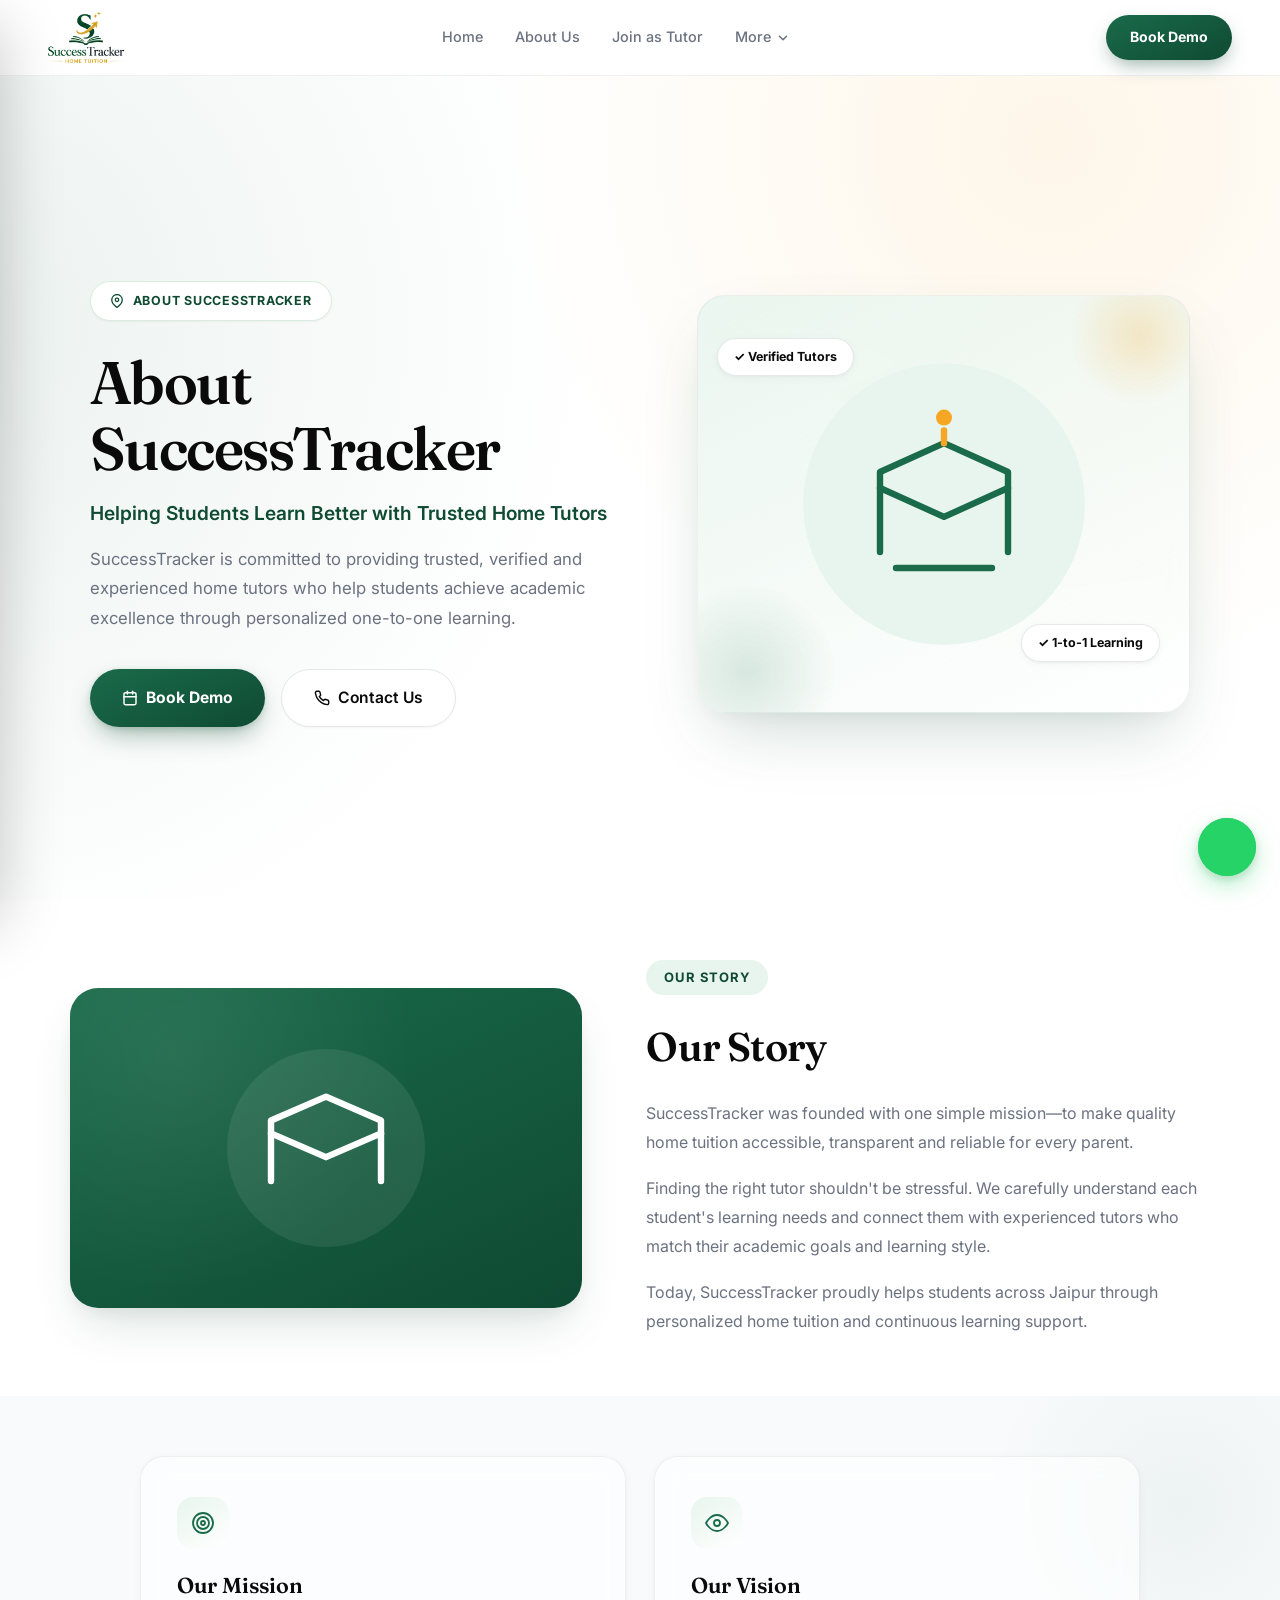
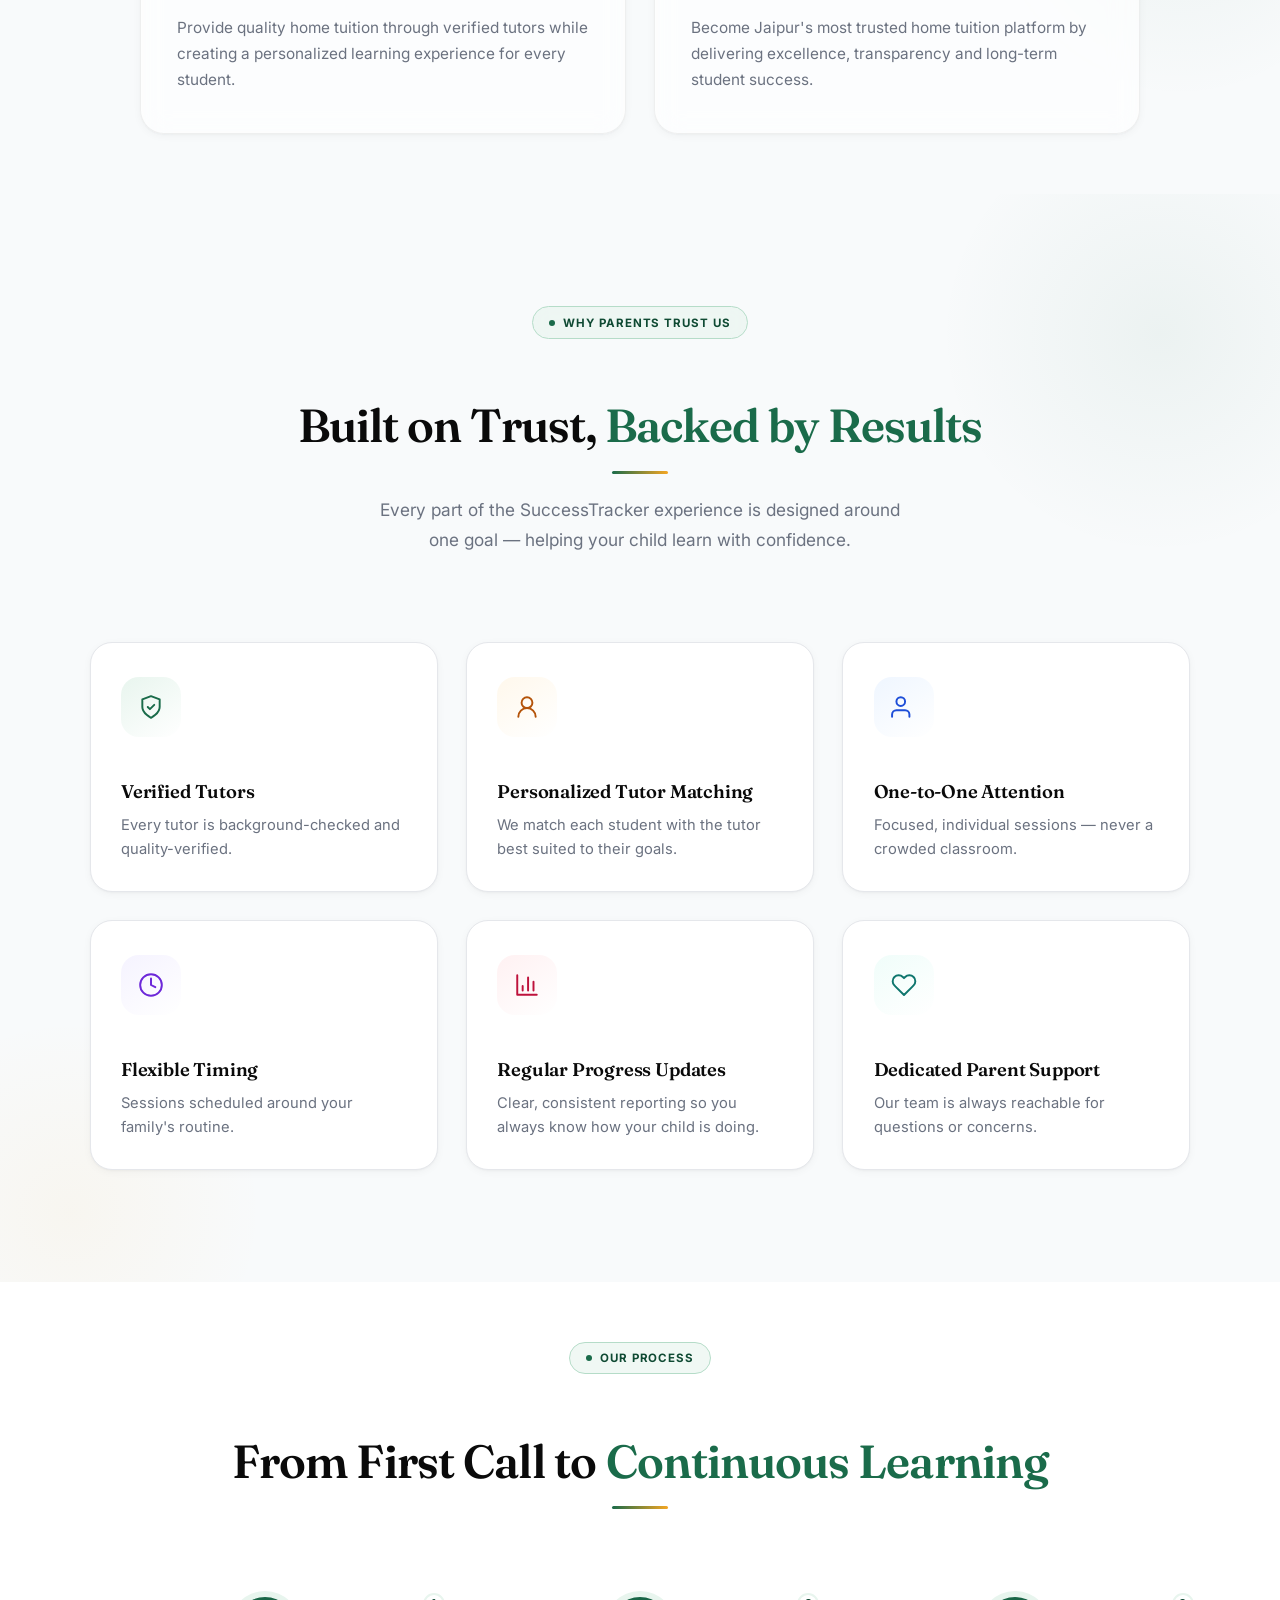
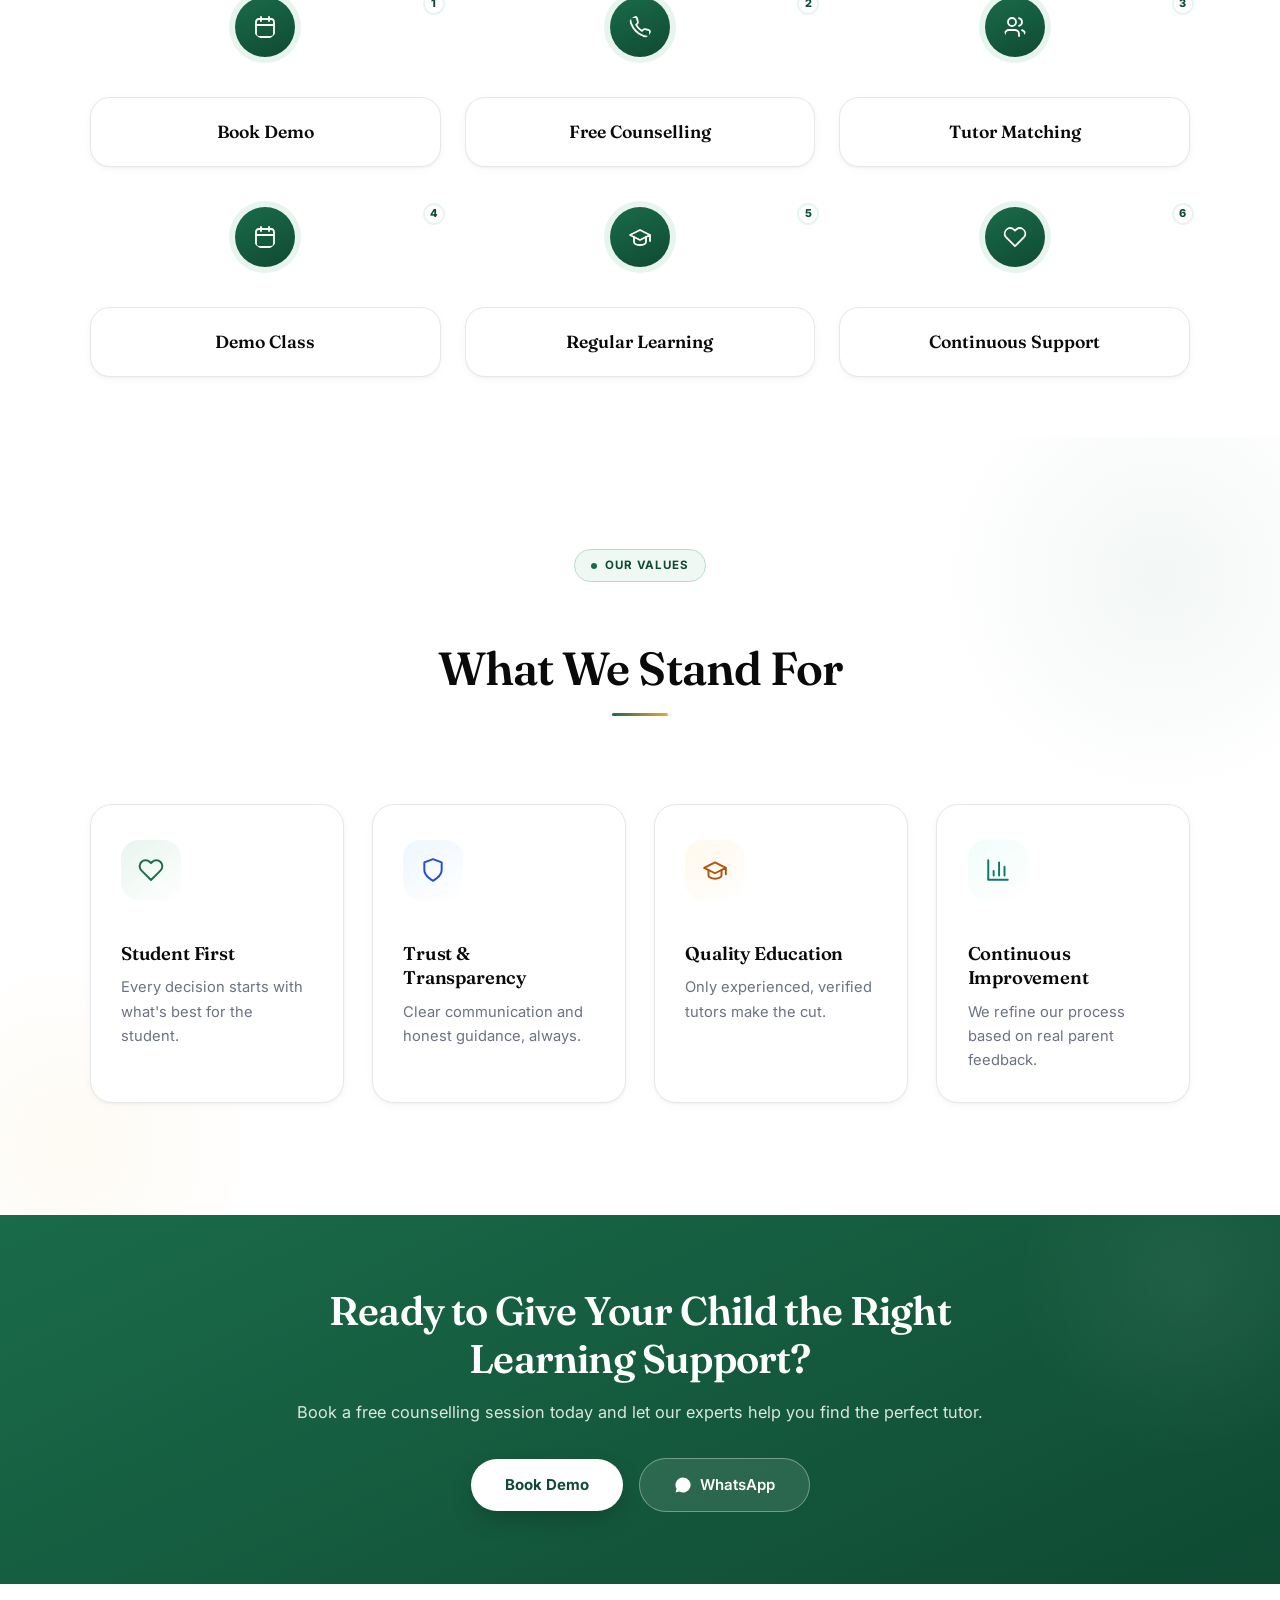
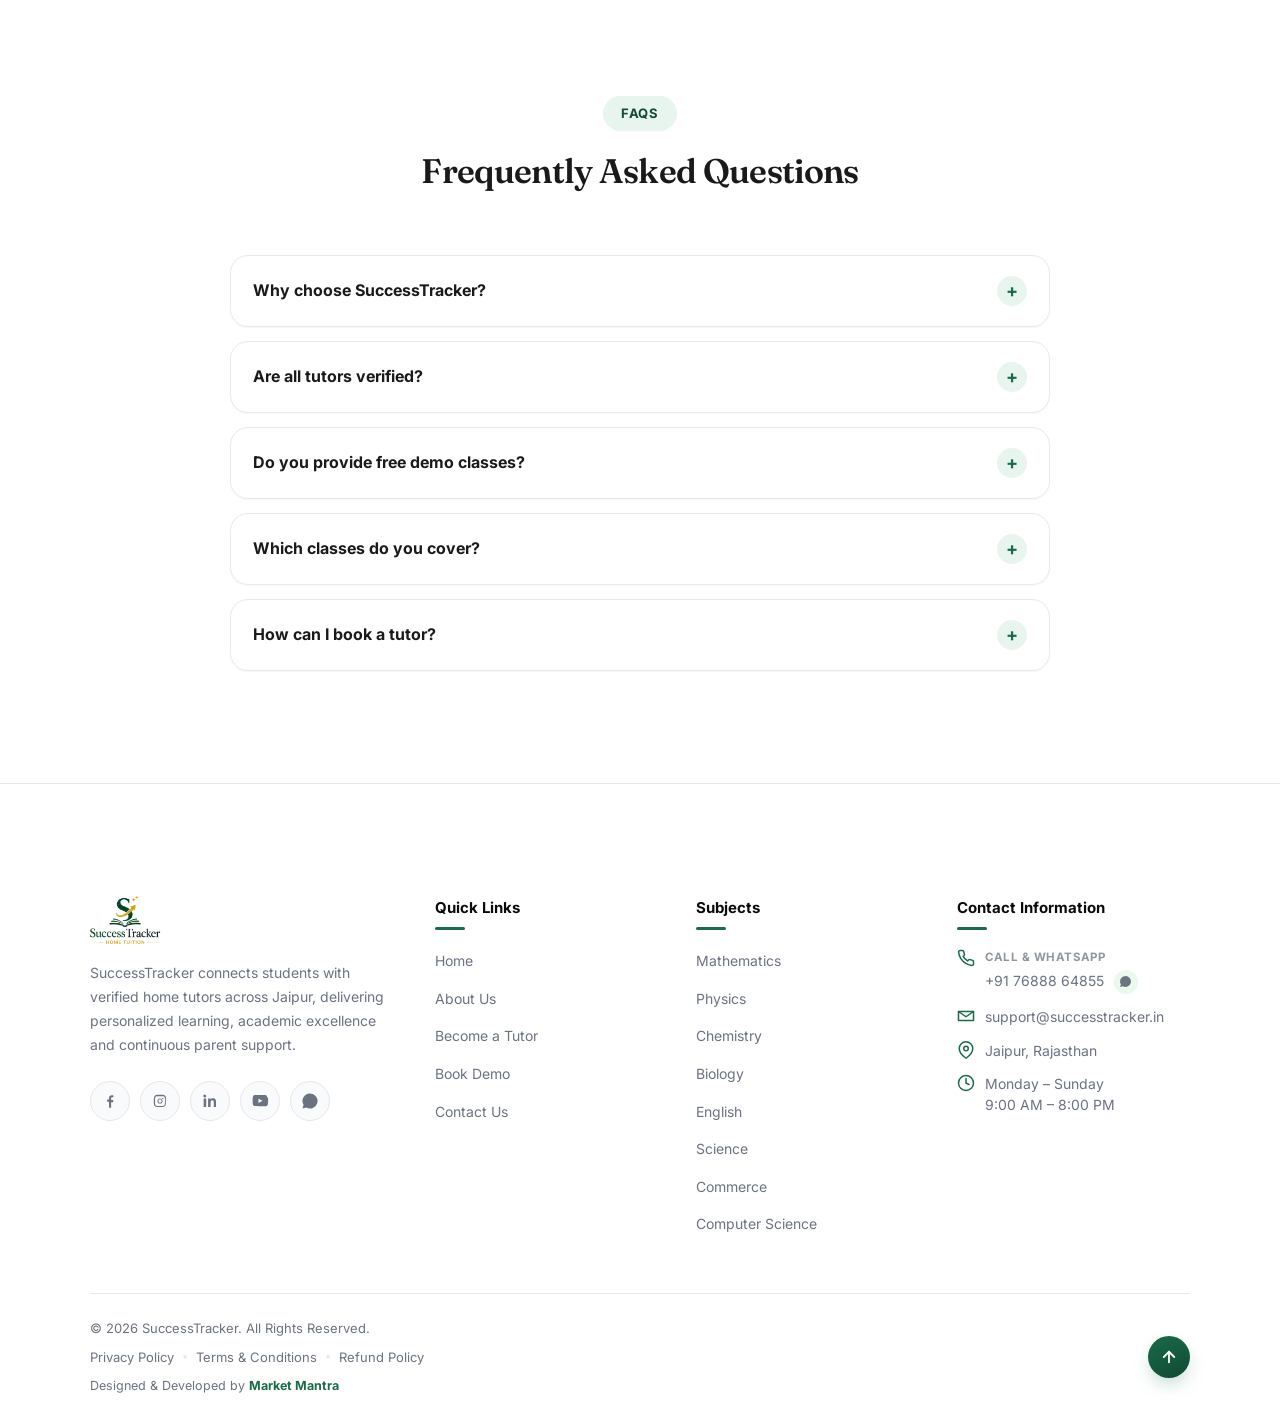
==== about.html @ adab80d1 "SuccessTracker Latest Version" ====
<!DOCTYPE html>
<html lang="en">
<head>
  <meta charset="UTF-8" />
  <meta name="viewport" content="width=device-width, initial-scale=1.0" />
  <title>About Us — SuccessTracker | Trusted Home Tuition in Jaipur</title>
  <meta name="description" content="Learn about SuccessTracker's mission to connect Jaipur families with verified, experienced home tutors through personalized, one-to-one learning support." />

  <!-- Favicon -->
  <link rel="icon" href="assets/favicon.ico" sizes="any">
  <link rel="icon"
        type="image/png"
        sizes="32x32"
        href="assets/favicon-32.png">
  <link rel="icon"
        type="image/png"
        sizes="16x16"
        href="assets/favicon-16.png">
  <link rel="apple-touch-icon"
        sizes="180x180"
        href="assets/favicon-180.png">
  <meta name="theme-color" content="#166534">

  <!-- Performance: establish early connection to the backend API used by the demo-booking and counselling forms -->
  <link rel="preconnect" href="https://success-tracker-backend.onrender.com" />

  <!-- Premium typography: Fraunces (display serif for headlines) + Inter (body/UI) -->
  <link rel="preconnect" href="https://fonts.googleapis.com" />
  <link rel="preconnect" href="https://fonts.gstatic.com" crossorigin />
  <link href="https://fonts.googleapis.com/css2?family=Fraunces:ital,wght@0,500;0,600;0,700;1,500;1,600&family=Inter:wght@400;500;600;700;800&display=swap" rel="stylesheet" />

  <!-- Global stylesheet (shared with homepage) -->
  <link rel="stylesheet" href="styles.css" />
</head>
<body>

  <!-- Skip link for keyboard / screen-reader users -->
  <a href="#main-content" class="skip-link">Skip to main content</a>

  <!-- ============================================================
       HEADER & NAVIGATION (reused verbatim from homepage — do not edit)
       ============================================================ -->
<header class="st-header" id="st-header" role="banner">
  <div class="st-nav-inner">

    <!-- Logo -->
    <a href="index.html" class="st-logo" aria-label="SuccessTracker Home">
      <img src="assets/logo.png" alt="SuccessTracker — Home Tuition" class="st-logo-img" />
    </a>

    <!-- Desktop Nav -->
    <nav class="st-desktop-nav" aria-label="Main navigation">
      <ul class="st-nav-list" role="list">

        <li class="st-nav-item">
          <a href="index.html" class="st-nav-link">Home</a>
        </li>

        <li class="st-nav-item">
          <a href="about.html" class="st-nav-link st-active" aria-current="page">About Us</a>
        </li>

        <li class="st-nav-item">
          <a href="index.html#counselling" class="st-nav-link">Join as Tutor</a>
        </li>

        <!-- More Dropdown -->
        <li class="st-nav-item st-has-dropdown">
          <button class="st-nav-link st-dropdown-trigger"
                  aria-haspopup="true"
                  aria-expanded="false"
                  aria-controls="st-more-menu"
                  id="st-more-btn">
            More
            <svg class="st-chevron" viewBox="0 0 16 16" fill="none"
                 aria-hidden="true" width="14" height="14">
              <path d="M4 6l4 4 4-4" stroke="currentColor"
                    stroke-width="1.8" stroke-linecap="round" stroke-linejoin="round"/>
            </svg>
          </button>

          <div class="st-dropdown" id="st-more-menu"
               role="menu" aria-labelledby="st-more-btn">
            <a href="index.html#why-us"      class="st-dropdown-item" role="menuitem">
              <span class="st-di-icon">✦</span>Why Choose Us
            </a>
            <a href="index.html#how"         class="st-dropdown-item" role="menuitem">
              <span class="st-di-icon">⟳</span>How It Works
            </a>
            <a href="index.html#counselling"     class="st-dropdown-item" role="menuitem">
              <span class="st-di-icon">₹</span>Fee Structure
            </a>
            <div class="st-dropdown-divider" role="separator"></div>
            <a href="index.html#book"        class="st-dropdown-item" role="menuitem">
              <span class="st-di-icon">📞</span>Contact Us
            </a>
          </div>
        </li>

      </ul>
    </nav>

    <!-- Right Actions -->
    <div class="st-nav-actions">
      <a href="index.html#book" class="st-btn-demo">
        Book Demo
      </a>
      <!-- Hamburger -->
      <button class="st-hamburger" id="st-hamburger"
              aria-label="Open menu" aria-expanded="false"
              aria-controls="st-mobile-menu">
        <span></span>
        <span></span>
        <span></span>
      </button>
    </div>

  </div><!-- /st-nav-inner -->
</header>

<!-- ── MOBILE MENU ── -->
<div class="st-mobile-menu" id="st-mobile-menu"
     role="dialog" aria-modal="true" aria-label="Mobile navigation"
     hidden>
  <div class="st-mob-top">
    <a href="index.html" class="st-logo" onclick="stCloseMenu()" aria-label="SuccessTracker Home">
      <img src="assets/logo.png" alt="SuccessTracker — Home Tuition" class="st-logo-img" />
    </a>
    <button class="st-mob-close" onclick="stCloseMenu()" aria-label="Close menu">
      <svg viewBox="0 0 24 24" fill="none" width="20" height="20">
        <path d="M18 6L6 18M6 6l12 12" stroke="currentColor"
              stroke-width="2" stroke-linecap="round"/>
      </svg>
    </button>
  </div>

  <nav class="st-mob-nav" aria-label="Mobile navigation">
    <a href="index.html"       class="st-mob-link" onclick="stCloseMenu()">🏠 Home</a>
    <a href="about.html"     class="st-mob-link st-active" onclick="stCloseMenu()" aria-current="page">⭐ About Us</a>
    <a href="index.html#how"        class="st-mob-link" onclick="stCloseMenu()">⟳ How It Works</a>
    <a href="index.html#counselling"    class="st-mob-link" onclick="stCloseMenu()">👨‍🏫 Join as Tutor</a>
    <a href="index.html#counselling"    class="st-mob-link" onclick="stCloseMenu()">₹ Fee Structure</a>
    <a href="index.html#counselling" class="st-mob-link" onclick="stCloseMenu()">📞 Free Counselling</a>
    <a href="index.html#book"       class="st-mob-link" onclick="stCloseMenu()">🎓 Contact Us</a>
  </nav>

  <div class="st-mob-actions">
    <a href="index.html#book"    class="st-mob-demo-btn" onclick="stCloseMenu()">Book Demo</a>
  </div>

  <p class="st-mob-footer">
    Jaipur's trusted home tuition platform · CBSE · RBSE
  </p>
</div>

<!-- Mobile overlay -->
<div class="st-mob-overlay" id="st-mob-overlay" onclick="stCloseMenu()" hidden></div>

  <main id="main-content">

    <!-- ============================================================
         SECTION 1 — ABOUT HERO
         ============================================================ -->
    <section class="about-hero" id="about-hero" aria-label="About SuccessTracker">
      <div class="about-hero-inner">

        <div class="about-hero-text">
          <span class="about-hero-badge">
            <svg width="14" height="14" viewBox="0 0 24 24" fill="none" stroke="currentColor" stroke-width="2.2" stroke-linecap="round" stroke-linejoin="round" aria-hidden="true"><path d="M21 10c0 7-9 13-9 13s-9-6-9-13a9 9 0 0 1 18 0z"/><circle cx="12" cy="10" r="3"/></svg>
            About SuccessTracker
          </span>

          <h1 class="about-hero-title">About SuccessTracker</h1>
          <p class="about-hero-subtitle">Helping Students Learn Better with Trusted Home Tutors</p>
          <p class="about-hero-desc">
            SuccessTracker is committed to providing trusted, verified and experienced
            home tutors who help students achieve academic excellence through
            personalized one-to-one learning.
          </p>

          <div class="about-hero-actions">
            <a href="index.html#book" class="sh-btn-primary">
              <svg width="16" height="16" viewBox="0 0 24 24" fill="none" stroke="currentColor" stroke-width="2.2" stroke-linecap="round" stroke-linejoin="round" aria-hidden="true"><rect x="3" y="4" width="18" height="18" rx="2"/><line x1="16" y1="2" x2="16" y2="6"/><line x1="8" y1="2" x2="8" y2="6"/><line x1="3" y1="10" x2="21" y2="10"/></svg>
              Book Demo
            </a>
            <a href="index.html#counselling" class="sh-btn-secondary">
              <svg width="16" height="16" viewBox="0 0 24 24" fill="none" stroke="currentColor" stroke-width="2.2" stroke-linecap="round" stroke-linejoin="round" aria-hidden="true"><path d="M22 16.92v3a2 2 0 0 1-2.18 2 19.79 19.79 0 0 1-8.63-3.07 19.5 19.5 0 0 1-6-6 19.79 19.79 0 0 1-3.07-8.67A2 2 0 0 1 4.11 2h3a2 2 0 0 1 2 1.72c.127.96.361 1.903.7 2.81a2 2 0 0 1-.45 2.11L8.09 9.91a16 16 0 0 0 6 6l1.27-1.27a2 2 0 0 1 2.11-.45c.907.339 1.85.573 2.81.7A2 2 0 0 1 22 16.92z"/></svg>
              Contact Us
            </a>
          </div>
        </div>

        <div class="about-hero-visual">
          <div class="about-hero-illustration">
            <span class="about-float-chip about-float-chip-1">✓ Verified Tutors</span>
            <span class="about-float-chip about-float-chip-2">✓ 1-to-1 Learning</span>
            <svg viewBox="0 0 200 200" fill="none" xmlns="http://www.w3.org/2000/svg" aria-hidden="true">
              <circle cx="100" cy="100" r="88" fill="#e8f5ee"/>
              <path d="M60 130V80l40-18 40 18v50" stroke="#1a6b4a" stroke-width="4" stroke-linecap="round" stroke-linejoin="round"/>
              <path d="M60 90l40 18 40-18" stroke="#1a6b4a" stroke-width="4" stroke-linecap="round" stroke-linejoin="round"/>
              <path d="M100 62v-8" stroke="#f5a623" stroke-width="4" stroke-linecap="round"/>
              <circle cx="100" cy="46" r="5" fill="#f5a623"/>
              <path d="M70 140h60" stroke="#1a6b4a" stroke-width="4" stroke-linecap="round"/>
            </svg>
          </div>
        </div>

      </div>
    </section>


    <!-- ============================================================
         SECTION 2 — OUR STORY
         ============================================================ -->
    <section class="about-story" id="our-story" aria-labelledby="story-heading">
      <div class="about-story-inner">

        <div class="about-story-visual">
          <svg viewBox="0 0 120 120" fill="none" aria-hidden="true">
            <circle cx="60" cy="60" r="54" fill="rgba(255,255,255,.08)"/>
            <path d="M30 78V45l30-13 30 13v33" stroke="#ffffff" stroke-width="3.5" stroke-linecap="round" stroke-linejoin="round"/>
            <path d="M30 52l30 13 30-13" stroke="#ffffff" stroke-width="3.5" stroke-linecap="round" stroke-linejoin="round"/>
          </svg>
        </div>

        <div class="about-story-content">
          <span class="about-story-eyebrow">Our Story</span>
          <h2 class="about-story-title" id="story-heading">Our Story</h2>
          <div class="about-story-text">
            <p>
              SuccessTracker was founded with one simple mission—to make quality home
              tuition accessible, transparent and reliable for every parent.
            </p>
            <p>
              Finding the right tutor shouldn't be stressful. We carefully understand
              each student's learning needs and connect them with experienced tutors
              who match their academic goals and learning style.
            </p>
            <p>
              Today, SuccessTracker proudly helps students across Jaipur through
              personalized home tuition and continuous learning support.
            </p>
          </div>
        </div>

      </div>
    </section>


    <!-- ============================================================
         SECTION 3 — MISSION & VISION
         ============================================================ -->
    <section class="about-mv" id="mission-vision" aria-label="Our Mission and Vision">
      <div class="about-mv-inner">

        <article class="about-mv-card">
          <div class="about-mv-icon" aria-hidden="true">
            <svg viewBox="0 0 24 24" fill="none" stroke="currentColor" stroke-width="1.8" stroke-linecap="round" stroke-linejoin="round"><circle cx="12" cy="12" r="10"/><circle cx="12" cy="12" r="6"/><circle cx="12" cy="12" r="2"/></svg>
          </div>
          <h3 class="about-mv-title">Our Mission</h3>
          <p class="about-mv-text">
            Provide quality home tuition through verified tutors while creating a
            personalized learning experience for every student.
          </p>
        </article>

        <article class="about-mv-card">
          <div class="about-mv-icon" aria-hidden="true">
            <svg viewBox="0 0 24 24" fill="none" stroke="currentColor" stroke-width="1.8" stroke-linecap="round" stroke-linejoin="round"><path d="M1 12s4-8 11-8 11 8 11 8-4 8-11 8-11-8-11-8z"/><circle cx="12" cy="12" r="3"/></svg>
          </div>
          <h3 class="about-mv-title">Our Vision</h3>
          <p class="about-mv-text">
            Become Jaipur's most trusted home tuition platform by delivering
            excellence, transparency and long-term student success.
          </p>
        </article>

      </div>
    </section>


    <!-- ============================================================
         SECTION 4 — WHY PARENTS TRUST US (reuses homepage .sw-* card system)
         ============================================================ -->
    <section class="sw-section" id="why-trust-us" aria-labelledby="trust-heading">
      <div class="sw-inner">

        <div class="sw-header">
          <div class="sw-eyebrow" aria-hidden="true">Why Parents Trust Us</div>
          <h2 class="sw-title" id="trust-heading">
            Built on Trust, <span class="sw-title-accent">Backed by Results</span>
          </h2>
          <div class="sw-header-rule" aria-hidden="true"></div>
          <p class="sw-subtitle">
            Every part of the SuccessTracker experience is designed around one goal —
            helping your child learn with confidence.
          </p>
        </div>

        <div class="sw-grid" role="list">

          <article class="sw-card" role="listitem">
            <div class="sw-card-icon sw-icon-green" aria-hidden="true">
              <svg viewBox="0 0 24 24" fill="none" stroke="currentColor" stroke-width="1.8" stroke-linecap="round" stroke-linejoin="round"><path d="M12 22s8-4 8-10V5l-8-3-8 3v7c0 6 8 10 8 10z"/><polyline points="9 12 11 14 15 10"/></svg>
            </div>
            <div class="sw-card-body">
              <h3 class="sw-card-title">Verified Tutors</h3>
              <p class="sw-card-desc">Every tutor is background-checked and quality-verified.</p>
            </div>
          </article>

          <article class="sw-card" role="listitem">
            <div class="sw-card-icon sw-icon-amber" aria-hidden="true">
              <svg viewBox="0 0 24 24" fill="none" stroke="currentColor" stroke-width="1.8" stroke-linecap="round" stroke-linejoin="round"><circle cx="12" cy="8" r="5"/><path d="M20 21a8 8 0 0 0-16 0"/></svg>
            </div>
            <div class="sw-card-body">
              <h3 class="sw-card-title">Personalized Tutor Matching</h3>
              <p class="sw-card-desc">We match each student with the tutor best suited to their goals.</p>
            </div>
          </article>

          <article class="sw-card" role="listitem">
            <div class="sw-card-icon sw-icon-blue" aria-hidden="true">
              <svg viewBox="0 0 24 24" fill="none" stroke="currentColor" stroke-width="1.8" stroke-linecap="round" stroke-linejoin="round"><path d="M17 21v-2a4 4 0 0 0-4-4H5a4 4 0 0 0-4 4v2"/><circle cx="9" cy="7" r="4"/></svg>
            </div>
            <div class="sw-card-body">
              <h3 class="sw-card-title">One-to-One Attention</h3>
              <p class="sw-card-desc">Focused, individual sessions — never a crowded classroom.</p>
            </div>
          </article>

          <article class="sw-card" role="listitem">
            <div class="sw-card-icon sw-icon-purple" aria-hidden="true">
              <svg viewBox="0 0 24 24" fill="none" stroke="currentColor" stroke-width="1.8" stroke-linecap="round" stroke-linejoin="round"><circle cx="12" cy="12" r="10"/><polyline points="12 6 12 12 16 14"/></svg>
            </div>
            <div class="sw-card-body">
              <h3 class="sw-card-title">Flexible Timing</h3>
              <p class="sw-card-desc">Sessions scheduled around your family's routine.</p>
            </div>
          </article>

          <article class="sw-card" role="listitem">
            <div class="sw-card-icon sw-icon-rose" aria-hidden="true">
              <svg viewBox="0 0 24 24" fill="none" stroke="currentColor" stroke-width="1.8" stroke-linecap="round" stroke-linejoin="round"><path d="M3 3v18h18"/><path d="M18 17V9M13 17V5M8 17v-4"/></svg>
            </div>
            <div class="sw-card-body">
              <h3 class="sw-card-title">Regular Progress Updates</h3>
              <p class="sw-card-desc">Clear, consistent reporting so you always know how your child is doing.</p>
            </div>
          </article>

          <article class="sw-card" role="listitem">
            <div class="sw-card-icon sw-icon-teal" aria-hidden="true">
              <svg viewBox="0 0 24 24" fill="none" stroke="currentColor" stroke-width="1.8" stroke-linecap="round" stroke-linejoin="round"><path d="M20.84 4.61a5.5 5.5 0 0 0-7.78 0L12 5.67l-1.06-1.06a5.5 5.5 0 0 0-7.78 7.78l1.06 1.06L12 21.23l7.78-7.78 1.06-1.06a5.5 5.5 0 0 0 0-7.78z"/></svg>
            </div>
            <div class="sw-card-body">
              <h3 class="sw-card-title">Dedicated Parent Support</h3>
              <p class="sw-card-desc">Our team is always reachable for questions or concerns.</p>
            </div>
          </article>

        </div>
      </div>
    </section>


    <!-- ============================================================
         SECTION 5 — OUR PROCESS
         ============================================================ -->
    <section class="about-process" id="our-process" aria-labelledby="process-heading">
      <div class="about-process-inner">

        <div class="sw-header">
          <div class="sw-eyebrow" aria-hidden="true">Our Process</div>
          <h2 class="sw-title" id="process-heading">
            From First Call to <span class="sw-title-accent">Continuous Learning</span>
          </h2>
          <div class="sw-header-rule" aria-hidden="true"></div>
        </div>

        <div class="about-process-timeline">

          <div class="about-process-step">
            <div class="about-process-marker">
              <span class="about-process-num">1</span>
              <svg class="about-process-icon" viewBox="0 0 24 24" fill="none" stroke="currentColor" stroke-width="1.8" stroke-linecap="round" stroke-linejoin="round" aria-hidden="true"><rect x="3" y="4" width="18" height="18" rx="3"/><line x1="16" y1="2" x2="16" y2="6"/><line x1="8" y1="2" x2="8" y2="6"/><line x1="3" y1="10" x2="21" y2="10"/></svg>
            </div>
            <div class="about-process-card">
              <h3 class="about-process-title">Book Demo</h3>
            </div>
          </div>

          <div class="about-process-step">
            <div class="about-process-marker">
              <span class="about-process-num">2</span>
              <svg class="about-process-icon" viewBox="0 0 24 24" fill="none" stroke="currentColor" stroke-width="1.8" stroke-linecap="round" stroke-linejoin="round" aria-hidden="true"><path d="M22 16.92v3a2 2 0 0 1-2.18 2 19.79 19.79 0 0 1-8.63-3.07 19.5 19.5 0 0 1-6-6 19.79 19.79 0 0 1-3.07-8.67A2 2 0 0 1 4.11 2h3a2 2 0 0 1 2 1.72c.127.96.361 1.903.7 2.81a2 2 0 0 1-.45 2.11L8.09 9.91a16 16 0 0 0 6 6l1.27-1.27a2 2 0 0 1 2.11-.45c.907.339 1.85.573 2.81.7A2 2 0 0 1 22 16.92z"/></svg>
            </div>
            <div class="about-process-card">
              <h3 class="about-process-title">Free Counselling</h3>
            </div>
          </div>

          <div class="about-process-step">
            <div class="about-process-marker">
              <span class="about-process-num">3</span>
              <svg class="about-process-icon" viewBox="0 0 24 24" fill="none" stroke="currentColor" stroke-width="1.8" stroke-linecap="round" stroke-linejoin="round" aria-hidden="true"><path d="M16 21v-2a4 4 0 0 0-4-4H6a4 4 0 0 0-4 4v2"/><circle cx="9" cy="7" r="4"/><path d="M22 21v-2a4 4 0 0 0-3-3.87"/><path d="M16 3.13a4 4 0 0 1 0 7.75"/></svg>
            </div>
            <div class="about-process-card">
              <h3 class="about-process-title">Tutor Matching</h3>
            </div>
          </div>

          <div class="about-process-step">
            <div class="about-process-marker">
              <span class="about-process-num">4</span>
              <svg class="about-process-icon" viewBox="0 0 24 24" fill="none" stroke="currentColor" stroke-width="1.8" stroke-linecap="round" stroke-linejoin="round" aria-hidden="true"><rect x="3" y="4" width="18" height="18" rx="3"/><line x1="16" y1="2" x2="16" y2="6"/><line x1="8" y1="2" x2="8" y2="6"/><line x1="3" y1="10" x2="21" y2="10"/></svg>
            </div>
            <div class="about-process-card">
              <h3 class="about-process-title">Demo Class</h3>
            </div>
          </div>

          <div class="about-process-step">
            <div class="about-process-marker">
              <span class="about-process-num">5</span>
              <svg class="about-process-icon" viewBox="0 0 24 24" fill="none" stroke="currentColor" stroke-width="1.8" stroke-linecap="round" stroke-linejoin="round" aria-hidden="true"><path d="M22 10v6M2 10l10-5 10 5-10 5-10-5z"/><path d="M6 12v5c0 1.66 2.69 3 6 3s6-1.34 6-3v-5"/></svg>
            </div>
            <div class="about-process-card">
              <h3 class="about-process-title">Regular Learning</h3>
            </div>
          </div>

          <div class="about-process-step">
            <div class="about-process-marker">
              <span class="about-process-num">6</span>
              <svg class="about-process-icon" viewBox="0 0 24 24" fill="none" stroke="currentColor" stroke-width="1.8" stroke-linecap="round" stroke-linejoin="round" aria-hidden="true"><path d="M20.84 4.61a5.5 5.5 0 0 0-7.78 0L12 5.67l-1.06-1.06a5.5 5.5 0 0 0-7.78 7.78l1.06 1.06L12 21.23l7.78-7.78 1.06-1.06a5.5 5.5 0 0 0 0-7.78z"/></svg>
            </div>
            <div class="about-process-card">
              <h3 class="about-process-title">Continuous Support</h3>
            </div>
          </div>

        </div>
      </div>
    </section>


    <!-- ============================================================
         SECTION 6 — OUR VALUES (reuses homepage .sw-card, new grid)
         ============================================================ -->
    <section class="sw-section" id="our-values" aria-labelledby="values-heading" style="background:var(--white);">
      <div class="sw-inner">

        <div class="sw-header">
          <div class="sw-eyebrow" aria-hidden="true">Our Values</div>
          <h2 class="sw-title" id="values-heading">What We Stand For</h2>
          <div class="sw-header-rule" aria-hidden="true"></div>
        </div>

        <div class="sw-grid about-values-grid" role="list">

          <article class="sw-card" role="listitem">
            <div class="sw-card-icon sw-icon-green" aria-hidden="true">
              <svg viewBox="0 0 24 24" fill="none" stroke="currentColor" stroke-width="1.8" stroke-linecap="round" stroke-linejoin="round"><path d="M20.84 4.61a5.5 5.5 0 0 0-7.78 0L12 5.67l-1.06-1.06a5.5 5.5 0 0 0-7.78 7.78l1.06 1.06L12 21.23l7.78-7.78 1.06-1.06a5.5 5.5 0 0 0 0-7.78z"/></svg>
            </div>
            <div class="sw-card-body">
              <h3 class="sw-card-title">Student First</h3>
              <p class="sw-card-desc">Every decision starts with what's best for the student.</p>
            </div>
          </article>

          <article class="sw-card" role="listitem">
            <div class="sw-card-icon sw-icon-blue" aria-hidden="true">
              <svg viewBox="0 0 24 24" fill="none" stroke="currentColor" stroke-width="1.8" stroke-linecap="round" stroke-linejoin="round"><path d="M12 22s8-4 8-10V5l-8-3-8 3v7c0 6 8 10 8 10z"/></svg>
            </div>
            <div class="sw-card-body">
              <h3 class="sw-card-title">Trust &amp; Transparency</h3>
              <p class="sw-card-desc">Clear communication and honest guidance, always.</p>
            </div>
          </article>

          <article class="sw-card" role="listitem">
            <div class="sw-card-icon sw-icon-amber" aria-hidden="true">
              <svg viewBox="0 0 24 24" fill="none" stroke="currentColor" stroke-width="1.8" stroke-linecap="round" stroke-linejoin="round"><path d="M22 10v6M2 10l10-5 10 5-10 5-10-5z"/><path d="M6 12v5c0 1.66 2.69 3 6 3s6-1.34 6-3v-5"/></svg>
            </div>
            <div class="sw-card-body">
              <h3 class="sw-card-title">Quality Education</h3>
              <p class="sw-card-desc">Only experienced, verified tutors make the cut.</p>
            </div>
          </article>

          <article class="sw-card" role="listitem">
            <div class="sw-card-icon sw-icon-teal" aria-hidden="true">
              <svg viewBox="0 0 24 24" fill="none" stroke="currentColor" stroke-width="1.8" stroke-linecap="round" stroke-linejoin="round"><path d="M3 3v18h18"/><path d="M18 17V9M13 17V5M8 17v-4"/></svg>
            </div>
            <div class="sw-card-body">
              <h3 class="sw-card-title">Continuous Improvement</h3>
              <p class="sw-card-desc">We refine our process based on real parent feedback.</p>
            </div>
          </article>

        </div>
      </div>
    </section>


    <!-- ============================================================
         SECTION 7 — FINAL CTA (reuses homepage .prefooter-cta)
         ============================================================ -->
    <section class="prefooter-cta" aria-labelledby="about-cta-heading">
      <div class="prefooter-inner">
        <h2 class="prefooter-heading" id="about-cta-heading">
          Ready to Give Your Child the Right Learning Support?
        </h2>
        <p class="prefooter-text">
          Book a free counselling session today and let our experts help you find the perfect tutor.
        </p>
        <div class="prefooter-actions">
          <a href="index.html#book" class="prefooter-btn-primary">
            Book Demo
          </a>
          <a href="https://wa.me/917688864855" target="_blank" rel="noopener noreferrer" class="prefooter-btn-secondary">
            <svg width="18" height="18" viewBox="0 0 24 24" fill="currentColor" aria-hidden="true"><path d="M17.5 14.4c-.3-.15-1.7-.85-2-.95-.3-.1-.5-.15-.7.15-.2.3-.8.95-1 1.15-.2.2-.35.2-.65.05-.3-.15-1.3-.5-2.5-1.55-.9-.8-1.55-1.8-1.7-2.1-.2-.3 0-.45.15-.6.15-.15.3-.35.45-.5.15-.2.2-.3.3-.5.1-.2.05-.4 0-.55-.05-.15-.65-1.6-.9-2.2-.25-.55-.5-.5-.7-.5-.2 0-.4-.05-.6-.05-.2 0-.55.1-.85.4-.3.3-1.1 1.05-1.1 2.6s1.15 3.05 1.3 3.25c.15.2 2.25 3.5 5.5 4.75.8.3 1.4.5 1.9.65.8.25 1.5.2 2.1.15.65-.1 1.95-.8 2.2-1.55.3-.75.3-1.4.2-1.55-.1-.15-.3-.2-.6-.35z"/><path d="M12 2a10 10 0 0 0-8.55 15.15L2 22l4.95-1.4A10 10 0 1 0 12 2z"/></svg>
            WhatsApp
          </a>
        </div>
      </div>
    </section>


    <!-- ============================================================
         SECTION 8 — FAQ (reuses homepage .faq-* accordion system)
         ============================================================ -->
    <section class="faq-section" id="about-faq-section">
      <div class="faq-container">

        <div class="faq-heading">
          <span class="faq-tag">FAQs</span>
          <h2 class="faq-title">Frequently Asked Questions</h2>
        </div>

        <div class="faq-accordion">

          <div class="faq-item">
            <button class="faq-question" aria-expanded="false">
              <span>Why choose SuccessTracker?</span>
              <span class="faq-icon">+</span>
            </button>
            <div class="faq-answer">
              <p>
                We connect you with verified, experienced tutors and provide personal,
                one-to-one attention with continuous progress updates — so you always
                know how your child is doing.
              </p>
            </div>
          </div>

          <div class="faq-item">
            <button class="faq-question" aria-expanded="false">
              <span>Are all tutors verified?</span>
              <span class="faq-icon">+</span>
            </button>
            <div class="faq-answer">
              <p>
                Yes. Every tutor goes through a background check, document verification
                and a subject knowledge assessment before joining SuccessTracker.
              </p>
            </div>
          </div>

          <div class="faq-item">
            <button class="faq-question" aria-expanded="false">
              <span>Do you provide free demo classes?</span>
              <span class="faq-icon">+</span>
            </button>
            <div class="faq-answer">
              <p>
                Yes, the first demo class is completely free with no obligation, so you
                can evaluate the tutor before enrolling in regular sessions.
              </p>
            </div>
          </div>

          <div class="faq-item">
            <button class="faq-question" aria-expanded="false">
              <span>Which classes do you cover?</span>
              <span class="faq-icon">+</span>
            </button>
            <div class="faq-answer">
              <p>
                We provide home tuition for students from Nursery to Class 12, covering
                CBSE, RBSE and other major boards.
              </p>
            </div>
          </div>

          <div class="faq-item">
            <button class="faq-question" aria-expanded="false">
              <span>How can I book a tutor?</span>
              <span class="faq-icon">+</span>
            </button>
            <div class="faq-answer">
              <p>
                Click "Book Demo" anywhere on this page or contact our team directly —
                we'll schedule a free demo class and take it from there.
              </p>
            </div>
          </div>

        </div>
      </div>
    </section>

  </main>

  <!-- ============================================================
       FOOTER (reused verbatim from homepage — do not edit)
       ============================================================ -->
<footer class="site-footer" id="site-footer">
  <div class="footer-container">

    <!-- Top Area -->
    <div class="footer-top">

      <!-- Brand Column -->
      <div class="footer-col footer-brand-col">
        <a href="index.html" class="footer-logo-link" aria-label="SuccessTracker Home">
          <img src="assets/logo.png" alt="SuccessTracker — Home Tuition" class="footer-logo-img" />
        </a>
        <p class="footer-tagline">
          SuccessTracker connects students with verified home tutors across
          Jaipur, delivering personalized learning, academic excellence and
          continuous parent support.
        </p>

        <!-- Social Icons -->
        <div class="footer-social">
          <a href="#" class="footer-social-icon" aria-label="Facebook" target="_blank" rel="noopener noreferrer">
            <svg viewBox="0 0 24 24" width="18" height="18" fill="currentColor">
              <path d="M13.5 21v-7.5h2.5l.4-3H13.5V8.4c0-.87.24-1.46 1.49-1.46H16.5V4.3c-.26-.04-1.14-.11-2.17-.11-2.15 0-3.62 1.31-3.62 3.72v2.08H8.2v3h2.51V21h2.79z"/>
            </svg>
          </a>
          <a href="#" class="footer-social-icon" aria-label="Instagram" target="_blank" rel="noopener noreferrer">
            <svg viewBox="0 0 24 24" width="18" height="18" fill="currentColor">
              <path d="M12 8.6a3.4 3.4 0 1 0 0 6.8 3.4 3.4 0 0 0 0-6.8zm0 5.6a2.2 2.2 0 1 1 0-4.4 2.2 2.2 0 0 1 0 4.4zm4.6-5.7a.8.8 0 1 1-1.6 0 .8.8 0 0 1 1.6 0zM20 8.14c-.06-1.2-.33-2.27-1.2-3.14-.87-.87-1.94-1.14-3.14-1.2C14.44 3.74 9.56 3.74 8.34 3.8c-1.2.06-2.27.33-3.14 1.2-.87.87-1.14 1.94-1.2 3.14C3.74 9.56 3.74 14.44 3.8 15.66c.06 1.2.33 2.27 1.2 3.14.87.87 1.94 1.14 3.14 1.2 1.22.06 6.1.06 7.32 0 1.2-.06 2.27-.33 3.14-1.2.87-.87 1.14-1.94 1.2-3.14.06-1.22.06-6.1 0-7.32zM18.3 17c-.26.66-.77 1.17-1.43 1.43-.99.39-3.34.3-4.87.3s-3.89.09-4.87-.3A2.55 2.55 0 0 1 5.7 17c-.39-.99-.3-3.34-.3-4.87s-.09-3.89.3-4.87c.26-.66.77-1.17 1.43-1.43.99-.39 3.34-.3 4.87-.3s3.89-.09 4.87.3c.66.26 1.17.77 1.43 1.43.39.99.3 3.34.3 4.87s.09 3.89-.3 4.87z"/>
            </svg>
          </a>
          <a href="#" class="footer-social-icon" aria-label="LinkedIn" target="_blank" rel="noopener noreferrer">
            <svg viewBox="0 0 24 24" width="18" height="18" fill="currentColor">
              <path d="M6.94 8.5H3.56V20h3.38V8.5zM5.25 3.5A1.96 1.96 0 1 0 5.28 7.4a1.96 1.96 0 0 0-.03-3.9zM20.44 20h-3.38v-5.9c0-1.41-.03-3.22-1.96-3.22-1.97 0-2.27 1.54-2.27 3.12V20H9.45V8.5h3.24v1.57h.05c.45-.85 1.56-1.75 3.21-1.75 3.43 0 4.06 2.26 4.06 5.2V20z"/>
            </svg>
          </a>
          <a href="#" class="footer-social-icon" aria-label="YouTube" target="_blank" rel="noopener noreferrer">
            <svg viewBox="0 0 24 24" width="18" height="18" fill="currentColor">
              <path d="M21.6 7.2s-.21-1.5-.87-2.16c-.83-.87-1.76-.87-2.19-.92C15.44 4 12 4 12 4h-.01s-3.44 0-6.54.12c-.43.05-1.36.05-2.19.92C2.6 5.7 2.4 7.2 2.4 7.2S2.2 8.94 2.2 10.67v1.56c0 1.73.2 3.47.2 3.47s.2 1.5.87 2.16c.83.87 1.92.84 2.4.93 1.74.17 7.33.22 7.33.22s3.44-.01 6.54-.13c.43-.05 1.36-.05 2.19-.92.66-.66.87-2.16.87-2.16s.2-1.74.2-3.47v-1.56c0-1.73-.2-3.47-.2-3.47zM9.98 14.5v-5.6l5.4 2.81-5.4 2.79z"/>
            </svg>
          </a>
          <a href="https://wa.me/917688864855" class="footer-social-icon footer-social-icon-whatsapp" aria-label="WhatsApp" target="_blank" rel="noopener noreferrer">
            <svg viewBox="0 0 24 24" width="18" height="18" fill="currentColor">
              <path d="M17.5 14.4c-.3-.15-1.7-.85-2-.95-.3-.1-.5-.15-.7.15-.2.3-.8.95-1 1.15-.2.2-.35.2-.65.05-.3-.15-1.3-.5-2.5-1.55-.9-.8-1.55-1.8-1.7-2.1-.2-.3 0-.45.15-.6.15-.15.3-.35.45-.5.15-.2.2-.3.3-.5.1-.2.05-.4 0-.55-.05-.15-.65-1.6-.9-2.2-.25-.55-.5-.5-.7-.5-.2 0-.4-.05-.6-.05-.2 0-.55.1-.85.4-.3.3-1.1 1.05-1.1 2.6s1.15 3.05 1.3 3.25c.15.2 2.25 3.5 5.5 4.75.8.3 1.4.5 1.9.65.8.25 1.5.2 2.1.15.65-.1 1.95-.8 2.2-1.55.3-.75.3-1.4.2-1.55-.1-.15-.3-.2-.6-.35z"/>
              <path d="M12 2a10 10 0 0 0-8.55 15.15L2 22l4.95-1.4A10 10 0 1 0 12 2z"/>
            </svg>
          </a>
        </div>
      </div>

      <!-- Quick Links Column -->
      <div class="footer-col">
        <h4 class="footer-col-title">Quick Links</h4>
        <ul class="footer-links">
          <li><a href="index.html">Home</a></li>
          <li><a href="about.html">About Us</a></li>
          <li><a href="index.html#counselling">Become a Tutor</a></li>
          <li><a href="index.html#book">Book Demo</a></li>
          <li><a href="index.html#counselling">Contact Us</a></li>
        </ul>
      </div>

      <!-- Subjects Column -->
      <div class="footer-col">
        <h4 class="footer-col-title">Subjects</h4>
        <ul class="footer-links">
          <li><a href="index.html#subjects">Mathematics</a></li>
          <li><a href="index.html#subjects">Physics</a></li>
          <li><a href="index.html#subjects">Chemistry</a></li>
          <li><a href="index.html#subjects">Biology</a></li>
          <li><a href="index.html#subjects">English</a></li>
          <li><a href="index.html#subjects">Science</a></li>
          <li><a href="index.html#subjects">Commerce</a></li>
          <li><a href="index.html#subjects">Computer Science</a></li>
        </ul>
      </div>

      <!-- Contact Column -->
      <div class="footer-col">
        <h4 class="footer-col-title">Contact Information</h4>
        <ul class="footer-contact">
          <li class="footer-contact-combo">
            <span class="footer-contact-icon" aria-hidden="true">
              <svg viewBox="0 0 24 24" fill="none" stroke="currentColor" stroke-width="2" stroke-linecap="round" stroke-linejoin="round"><path d="M22 16.92v3a2 2 0 0 1-2.18 2 19.79 19.79 0 0 1-8.63-3.07 19.5 19.5 0 0 1-6-6 19.79 19.79 0 0 1-3.07-8.67A2 2 0 0 1 4.11 2h3a2 2 0 0 1 2 1.72c.127.96.361 1.903.7 2.81a2 2 0 0 1-.45 2.11L8.09 9.91a16 16 0 0 0 6 6l1.27-1.27a2 2 0 0 1 2.11-.45c.907.339 1.85.573 2.81.7A2 2 0 0 1 22 16.92z"/></svg>
            </span>
            <span class="footer-contact-combo-body">
              <span class="footer-contact-label">Call &amp; WhatsApp</span>
              <span class="footer-contact-combo-row">
                <a href="tel:+917688864855">+91 76888 64855</a>
                <a href="https://wa.me/917688864855" target="_blank" rel="noopener noreferrer"
                   class="footer-contact-whatsapp-link" aria-label="Chat on WhatsApp">
                  <svg viewBox="0 0 24 24" fill="currentColor"><path d="M17.5 14.4c-.3-.15-1.7-.85-2-.95-.3-.1-.5-.15-.7.15-.2.3-.8.95-1 1.15-.2.2-.35.2-.65.05-.3-.15-1.3-.5-2.5-1.55-.9-.8-1.55-1.8-1.7-2.1-.2-.3 0-.45.15-.6.15-.15.3-.35.45-.5.15-.2.2-.3.3-.5.1-.2.05-.4 0-.55-.05-.15-.65-1.6-.9-2.2-.25-.55-.5-.5-.7-.5-.2 0-.4-.05-.6-.05-.2 0-.55.1-.85.4-.3.3-1.1 1.05-1.1 2.6s1.15 3.05 1.3 3.25c.15.2 2.25 3.5 5.5 4.75.8.3 1.4.5 1.9.65.8.25 1.5.2 2.1.15.65-.1 1.95-.8 2.2-1.55.3-.75.3-1.4.2-1.55-.1-.15-.3-.2-.6-.35z"/><path d="M12 2a10 10 0 0 0-8.55 15.15L2 22l4.95-1.4A10 10 0 1 0 12 2z"/></svg>
                </a>
              </span>
            </span>
          </li>
          <li>
            <span class="footer-contact-icon" aria-hidden="true">
              <svg viewBox="0 0 24 24" fill="none" stroke="currentColor" stroke-width="2" stroke-linecap="round" stroke-linejoin="round"><path d="M4 4h16v16H4z" opacity="0"/><path d="M22 6 12 13 2 6"/><path d="M2 6h20v12H2z"/></svg>
            </span>
            <a href="mailto:support@successtracker.in">support@successtracker.in</a>
          </li>
          <li>
            <span class="footer-contact-icon" aria-hidden="true">
              <svg viewBox="0 0 24 24" fill="none" stroke="currentColor" stroke-width="2" stroke-linecap="round" stroke-linejoin="round"><path d="M21 10c0 7-9 13-9 13s-9-6-9-13a9 9 0 0 1 18 0z"/><circle cx="12" cy="10" r="3"/></svg>
            </span>
            <span class="footer-contact-static">Jaipur, Rajasthan</span>
          </li>
          <li class="footer-hours">
            <span class="footer-contact-icon" aria-hidden="true">
              <svg viewBox="0 0 24 24" fill="none" stroke="currentColor" stroke-width="2" stroke-linecap="round" stroke-linejoin="round"><circle cx="12" cy="12" r="10"/><polyline points="12 6 12 12 16 14"/></svg>
            </span>
            <span class="footer-contact-static">
              Monday – Sunday<br />9:00 AM – 8:00 PM
            </span>
          </li>
        </ul>
      </div>

    </div>

    <!-- Divider -->
    <div class="footer-divider"></div>

    <!-- Bottom Bar -->
    <div class="footer-bottom">
      <div class="footer-bottom-left">
        <p class="footer-copy">© 2026 SuccessTracker. All Rights Reserved.</p>
        <p class="footer-legal-links">
          <a href="#">Privacy Policy</a>
          <span class="footer-legal-dot" aria-hidden="true">•</span>
          <a href="#">Terms &amp; Conditions</a>
          <span class="footer-legal-dot" aria-hidden="true">•</span>
          <a href="#">Refund Policy</a>
        </p>
        <p class="footer-credit">
          Designed &amp; Developed by
          <a href="https://wa.me/917023534538" target="_blank" rel="noopener noreferrer">Market Mantra</a>
        </p>
      </div>

      <button type="button" class="footer-back-to-top" id="footerBackToTop" aria-label="Back to top">
        <svg viewBox="0 0 24 24" fill="none" stroke="currentColor" stroke-width="2.4" stroke-linecap="round" stroke-linejoin="round" width="18" height="18" aria-hidden="true">
          <line x1="12" y1="19" x2="12" y2="5"/>
          <polyline points="5 12 12 5 19 12"/>
        </svg>
      </button>
    </div>

  </div>
</footer>

  <!-- ============================================================
       FLOATING WHATSAPP BUTTON
       ============================================================ -->
  <a href="https://wa.me/917688864855" target="_blank" rel="noopener noreferrer"
     class="floating-whatsapp" aria-label="Chat with us on WhatsApp">
    <span class="floating-whatsapp-pulse" aria-hidden="true"></span>
    <svg viewBox="0 0 24 24" fill="currentColor" width="28" height="28" aria-hidden="true">
      <path d="M17.5 14.4c-.3-.15-1.7-.85-2-.95-.3-.1-.5-.15-.7.15-.2.3-.8.95-1 1.15-.2.2-.35.2-.65.05-.3-.15-1.3-.5-2.5-1.55-.9-.8-1.55-1.8-1.7-2.1-.2-.3 0-.45.15-.6.15-.15.3-.35.45-.5.15-.2.2-.3.3-.5.1-.2.05-.4 0-.55-.05-.15-.65-1.6-.9-2.2-.25-.55-.5-.5-.7-.5-.2 0-.4-.05-.6-.05-.2 0-.55.1-.85.4-.3.3-1.1 1.05-1.1 2.6s1.15 3.05 1.3 3.25c.15.2 2.25 3.5 5.5 4.75.8.3 1.4.5 1.9.65.8.25 1.5.2 2.1.15.65-.1 1.95-.8 2.2-1.55.3-.75.3-1.4.2-1.55-.1-.15-.3-.2-.6-.35z"/>
      <path d="M12 2a10 10 0 0 0-8.55 15.15L2 22l4.95-1.4A10 10 0 1 0 12 2z"/>
    </svg>
    <span class="floating-whatsapp-tooltip">Chat with us</span>
  </a>

  <!-- Global script (all sections) — deferred for performance -->
  <script src="main.js" defer></script>

</body>
</html>

  <!-- Global script (all sections) — deferred for performance -->
  <script src="main.js" defer></script>

</body>
</html>
---- styles.css ----
/* ================================================================
   SUCCESSTRACKER — GLOBAL BASE STYLESHEET
   Single source of truth for design tokens, reset, and utilities.
   Every section below aliases its own prefixed variables
   (st-, sh-, sw-, ss-, areas-, rev-, faq-, hiw-, footer-) to these
   canonical values, so each color / radius / shadow / font is
   declared exactly once in the whole file.
================================================================ */

/* ---------- Canonical design tokens ---------- */
:root {
  /* Brand palette (green, from Header/Hero/Why-Us/Subjects) */
  --brand:        #1a6b4a;
  --brand-dark:   #0f4a33;
  --brand-light:  #e8f5ee;
  --accent:       #f5a623;
  --purple:       #7c3aed;

  /* Neutrals */
  --text:         #0a0a0a;
  --text-sub:     #6b7280;
  --border:       #e5e7eb;
  --white:        #ffffff;
  --bg:           #f8fafb;

  /* Radii */
  --radius-sm:    8px;
  --radius-md:    14px;
  --radius-lg:    20px;
  --radius-full:  9999px;

  /* Shadows */
  --shadow-sm:    0 1px 3px rgba(0,0,0,.06), 0 1px 2px rgba(0,0,0,.04);
  --shadow-md:    0 4px 24px rgba(0,0,0,.08);
  --shadow-lg:    0 12px 40px rgba(0,0,0,.14);

  /* Type & motion */
  --font:         'Inter', -apple-system, BlinkMacSystemFont, 'Segoe UI', sans-serif;
  --font-display: 'Fraunces', 'Georgia', serif;
  --ease:         cubic-bezier(.4, 0, .2, 1);
  --ease-out:     cubic-bezier(.16, 1, .3, 1);
  --nav-h:        76px;

  /* Spacing scale — generous, premium rhythm */
  --space-section-y:      7rem;
  --space-section-y-tab:  5rem;
  --space-section-y-mob:  3.75rem;
  --space-x:               7vw;
  --space-x-tab:           6vw;
  --space-x-mob:           5.5vw;

  /* Elevated shadow system */
  --shadow-xs:    0 1px 2px rgba(10,10,10,.04);
  --shadow-float: 0 30px 70px -20px rgba(15,74,51,.22), 0 10px 24px -8px rgba(10,10,10,.06);
  --shadow-card:  0 2px 8px rgba(10,10,10,.04), 0 1px 2px rgba(10,10,10,.03);
  --shadow-hover: 0 24px 48px -12px rgba(15,74,51,.16), 0 8px 16px -4px rgba(10,10,10,.06);

  /* ---------- Header aliases ---------- */
  --st-brand: var(--brand); --st-brand-dark: var(--brand-dark); --st-brand-light: var(--brand-light);
  --st-accent: var(--accent); --st-text: var(--text); --st-text-sub: var(--text-sub);
  --st-border: var(--border); --st-white: var(--white); --st-bg-soft: var(--bg);
  --st-shadow-sm: var(--shadow-sm); --st-shadow-md: var(--shadow-md); --st-shadow-lg: var(--shadow-lg);
  --st-nav-h: var(--nav-h);
  --st-radius-sm: var(--radius-sm); --st-radius-md: 12px; --st-radius-lg: 16px; --st-radius-full: var(--radius-full);
  --st-font: var(--font); --st-transition: .2s var(--ease);

  /* ---------- Hero aliases ---------- */
  --sh-brand: var(--brand); --sh-brand-dark: var(--brand-dark); --sh-brand-light: var(--brand-light);
  --sh-accent: var(--accent); --sh-purple: var(--purple);
  --sh-text: var(--text); --sh-text-sub: var(--text-sub); --sh-border: var(--border);
  --sh-white: var(--white); --sh-bg: var(--bg);
  --sh-radius-sm: var(--radius-sm); --sh-radius-md: var(--radius-md); --sh-radius-lg: 22px; --sh-radius-full: var(--radius-full);
  --sh-shadow-sm: 0 1px 4px rgba(0,0,0,.06), 0 1px 2px rgba(0,0,0,.04);
  --sh-shadow-md: var(--shadow-md); --sh-shadow-lg: 0 16px 48px rgba(0,0,0,.11);
  --sh-font: var(--font); --sh-ease: var(--ease); --sh-ease-out: var(--ease-out);

  /* ---------- Why Choose Us aliases ---------- */
  --sw-brand: var(--brand); --sw-brand-dark: var(--brand-dark); --sw-brand-light: var(--brand-light);
  --sw-text: var(--text); --sw-text-sub: var(--text-sub); --sw-bg: var(--bg);
  --sw-white: var(--white); --sw-border: var(--border);
  --sw-radius-sm: var(--radius-sm); --sw-radius-md: var(--radius-md); --sw-radius-lg: var(--radius-lg); --sw-radius-full: var(--radius-full);
  --sw-shadow-sm: var(--shadow-sm); --sw-shadow-md: var(--shadow-md); --sw-shadow-hover: 0 12px 36px rgba(0,0,0,.11);
  --sw-font: var(--font); --sw-ease: var(--ease);
  /* icon palette — unique to Why Choose Us cards */
  --sw-green-bg: #e8f5ee;  --sw-green-fg: #1a6b4a;
  --sw-amber-bg: #fff8ec;  --sw-amber-fg: #b45309;
  --sw-blue-bg:  #eff6ff;  --sw-blue-fg:  #1d4ed8;
  --sw-purple-bg:#f5f3ff;  --sw-purple-fg:#6d28d9;
  --sw-rose-bg:  #fff1f2;  --sw-rose-fg:  #be123c;
  --sw-teal-bg:  #f0fdfa;  --sw-teal-fg:  #0f766e;

  /* ---------- Subjects aliases ---------- */
  --ss-brand: var(--brand); --ss-brand-dark: var(--brand-dark); --ss-brand-light: var(--brand-light);
  --ss-text: var(--text); --ss-text-sub: var(--text-sub);
  --ss-white: var(--white); --ss-bg: var(--white); --ss-border: var(--border);
  --ss-radius-sm: 10px; --ss-radius-md: var(--radius-md); --ss-radius-lg: 22px; --ss-radius-full: var(--radius-full);
  --ss-shadow-sm: var(--shadow-sm); --ss-shadow-md: 0 4px 20px rgba(0,0,0,.07); --ss-shadow-hover: 0 10px 32px rgba(0,0,0,.11);
  --ss-font: var(--font); --ss-ease: var(--ease);
  /* icon palette — unique to Subjects cards */
  --ss-indigo-bg:  #eef2ff; --ss-indigo-fg:  #4338ca;
  --ss-green-bg:   #dcfce7; --ss-green-fg:   #16a34a;
  --ss-blue-bg:    #dbeafe; --ss-blue-fg:    #1d4ed8;
  --ss-amber-bg:   #fef9c3; --ss-amber-fg:   #a16207;
  --ss-emerald-bg: #d1fae5; --ss-emerald-fg: #059669;
  --ss-sky-bg:     #e0f2fe; --ss-sky-fg:     #0284c7;
  --ss-orange-bg:  #ffedd5; --ss-orange-fg:  #c2410c;
  --ss-teal-bg:    #ccfbf1; --ss-teal-fg:    #0f766e;
  --ss-violet-bg:  #ede9fe; --ss-violet-fg:  #6d28d9;
  --ss-rose-bg:    #ffe4e6; --ss-rose-fg:    #be123c;
  --ss-lime-bg:    #ecfccb; --ss-lime-fg:    #4d7c0f;
  --ss-cyan-bg:    #cffafe; --ss-cyan-fg:    #0e7490;

  /* ---------- How It Works aliases ---------- */
  --hiw-green: var(--brand); --hiw-green-dark: var(--brand-dark); --hiw-green-light: var(--brand-light);
  --hiw-text-dark: var(--text); --hiw-text-muted: var(--text-sub);
  --hiw-border: var(--border); --hiw-radius: var(--radius-md);

  /* ---------- Areas We Serve aliases ---------- */
  --areas-green: var(--brand); --areas-green-dark: var(--brand-dark); --areas-green-light: var(--brand-light);
  --areas-text-dark: var(--text); --areas-text-muted: var(--text-sub);
  --areas-border: var(--border); --areas-radius: var(--radius-md);

  /* ---------- Parent Reviews aliases ---------- */
  --rev-green: var(--brand); --rev-green-dark: var(--brand-dark); --rev-green-light: var(--brand-light);
  --rev-text-dark: var(--text); --rev-text-muted: var(--text-sub);
  --rev-border: var(--border); --rev-radius: var(--radius-lg);

  /* ---------- FAQ aliases ---------- */
  --faq-green: var(--brand); --faq-green-dark: var(--brand-dark); --faq-green-light: var(--brand-light);
  --faq-text-dark: var(--text); --faq-text-muted: var(--text-sub);
  --faq-border: var(--border); --faq-radius: var(--radius-md);

  /* ---------- Footer aliases (dark variant of the same brand family) ---------- */
  --footer-green: var(--brand-dark);
  --footer-green-deep: #082c1e;
  --footer-accent: #2e9464;
  --footer-accent-light: #4caf82;
  --footer-text: #d9e8df;
  --footer-text-muted: #9db6a9;
  --footer-border: rgba(255, 255, 255, 0.1);
}

/* ---------- Reset ---------- */
*, *::before, *::after {
  box-sizing: border-box;
}

html {
  scroll-behavior: smooth;
  -webkit-text-size-adjust: 100%;
}

body {
  margin: 0;
  font-family: var(--font);
  color: var(--text);
  background: var(--white);
  line-height: 1.6;
  -webkit-font-smoothing: antialiased;
  -moz-osx-font-smoothing: grayscale;
  text-rendering: optimizeLegibility;
  font-feature-settings: "kern" 1, "liga" 1;
}

/* Premium display serif for every section headline — the single
   biggest lever for shifting from "template" to "editorial/academic". */
h1, h2,
.sh-headline,
.sw-title,
.ss-title,
.hiw-title,
.cs-heading,
.areas-title,
.reviews-title,
.faq-title {
  font-family: var(--font-display);
  font-weight: 600;
  letter-spacing: -0.02em;
}

img, svg, video, canvas {
  max-width: 100%;
  display: block;
}

button, input, select, textarea {
  font: inherit;
  color: inherit;
}

a {
  color: inherit;
}

ul, ol {
  margin: 0;
}

/* Respect reduced-motion preference across every section's animations */
@media (prefers-reduced-motion: reduce) {
  *, *::before, *::after {
    animation-duration: 0.01ms !important;
    animation-iteration-count: 1 !important;
    transition-duration: 0.01ms !important;
    scroll-behavior: auto !important;
  }
}

/* ---------- Accessibility utilities ---------- */

/* Visually hidden but still focusable/announced — used for the skip link
   target text and for anchor aliases (e.g. #how) that shouldn't render. */
.visually-hidden {
  position: absolute;
  width: 1px;
  height: 1px;
  padding: 0;
  margin: -1px;
  overflow: hidden;
  clip: rect(0, 0, 0, 0);
  white-space: nowrap;
  border: 0;
}

/* Skip-to-content link: hidden until keyboard-focused */
.skip-link {
  position: absolute;
  top: -48px;
  left: 1rem;
  z-index: 1000;
  background: var(--brand);
  color: var(--white);
  padding: .75rem 1.25rem;
  border-radius: var(--radius-sm);
  font-weight: 700;
  font-size: .9rem;
  text-decoration: none;
  transition: top .2s var(--ease);
}

.skip-link:focus {
  top: 1rem;
}

/* ---------- Layout ---------- */
main {
  display: block;
}


/* ================================================================
   HEADER & NAVIGATION
================================================================ */
/* ============================================================
   SUCCESSTRACKER — HEADER & NAVIGATION CSS
   All classes prefixed with "st-" to avoid conflicts.
   Paste inside <style> or link as external stylesheet.
   ============================================================ */

/* ── RESET scoped ── */
.st-header *, .st-mobile-menu * {
  box-sizing: border-box;
  margin: 0;
  padding: 0;
}

/* ── VARIABLES ── */
/* ============================================================
   HEADER SHELL
   ============================================================ */
.st-header {
  position: sticky;
  top: 0;
  left: 0;
  right: 0;
  z-index: 900;
  height: var(--st-nav-h);
  background: rgba(255, 255, 255, 0.72);
  backdrop-filter: blur(18px) saturate(160%);
  -webkit-backdrop-filter: blur(18px) saturate(160%);
  border-bottom: 1px solid rgba(10, 10, 10, 0.06);
  transition: box-shadow var(--st-transition),
              background var(--st-transition),
              border-color var(--st-transition);
  font-family: var(--st-font);
}

/* Scrolled state — added by JS */
.st-header.scrolled {
  background: rgba(255, 255, 255, 0.88);
  box-shadow: 0 8px 32px rgba(10, 10, 10, 0.08);
  border-bottom-color: rgba(10, 10, 10, 0.08);
}

.st-nav-inner {
  max-width: 1280px;
  margin: 0 auto;
  height: 100%;
  padding: 0 3rem;
  display: flex;
  align-items: center;
  justify-content: space-between;
  gap: 2.5rem;
}

/* ============================================================
   LOGO
   ============================================================ */
.st-logo {
  display: flex;
  align-items: center;
  text-decoration: none;
  flex-shrink: 0;
  outline-offset: 4px;
  transition: transform var(--st-transition);
}

.st-logo:hover {
  transform: scale(1.03);
}

.st-logo-img {
  height: 52px;
  width: auto;
  display: block;
  object-fit: contain;
}

/* ============================================================
   DESKTOP NAV
   ============================================================ */
.st-desktop-nav {
  flex: 1;
  display: flex;
  justify-content: center;
}

.st-nav-list {
  list-style: none;
  display: flex;
  align-items: center;
  gap: .5rem;
}

.st-nav-item {
  position: relative;
}

.st-nav-link {
  display: inline-flex;
  align-items: center;
  gap: .3rem;
  padding: .45rem .75rem;
  border-radius: var(--st-radius-sm);
  font-size: .9rem;
  font-weight: 500;
  color: var(--st-text-sub);
  text-decoration: none;
  background: transparent;
  border: none;
  cursor: pointer;
  font-family: var(--st-font);
  transition: color var(--st-transition),
              background var(--st-transition);
  white-space: nowrap;
  line-height: 1;
}

.st-nav-link:hover {
  color: var(--st-brand);
  background: var(--st-brand-light);
}

.st-nav-link:focus-visible {
  outline: 2px solid var(--st-brand);
  outline-offset: 2px;
}

/* Active state */
.st-nav-link.st-active {
  color: var(--st-brand);
  font-weight: 600;
}

/* Active state — mobile menu (used on non-homepage pages like about.html) */
.st-mob-link.st-active {
  color: var(--st-brand);
  font-weight: 700;
}

/* Chevron icon */
.st-chevron {
  transition: transform var(--st-transition);
  stroke: currentColor;
}

.st-has-dropdown:hover .st-chevron,
.st-has-dropdown.st-open .st-chevron {
  transform: rotate(180deg);
}

/* ============================================================
   DROPDOWN MENU
   ============================================================ */
.st-dropdown {
  position: absolute;
  top: calc(100% + 10px);
  left: 50%;
  transform: translateX(-50%) translateY(-6px);
  width: 220px;
  background: var(--st-white);
  border: 1px solid var(--st-border);
  border-radius: var(--st-radius-lg);
  box-shadow: var(--st-shadow-lg);
  padding: .4rem;
  opacity: 0;
  visibility: hidden;
  pointer-events: none;
  transition: opacity var(--st-transition),
              transform var(--st-transition),
              visibility var(--st-transition);
  z-index: 910;
}

/* Arrow tip */
.st-dropdown::before {
  content: '';
  position: absolute;
  top: -5px;
  left: 50%;
  transform: translateX(-50%) rotate(45deg);
  width: 10px;
  height: 10px;
  background: var(--st-white);
  border-top: 1px solid var(--st-border);
  border-left: 1px solid var(--st-border);
}

/* Show on hover + open */
.st-has-dropdown:hover .st-dropdown,
.st-has-dropdown.st-open .st-dropdown {
  opacity: 1;
  visibility: visible;
  pointer-events: auto;
  transform: translateX(-50%) translateY(0);
}

.st-dropdown-item {
  display: flex;
  align-items: center;
  gap: .6rem;
  padding: .65rem .85rem;
  border-radius: var(--st-radius-sm);
  font-size: .875rem;
  font-weight: 500;
  color: var(--st-text);
  text-decoration: none;
  transition: background var(--st-transition),
              color var(--st-transition);
  white-space: nowrap;
}

.st-dropdown-item:hover {
  background: var(--st-brand-light);
  color: var(--st-brand);
}

.st-dropdown-item:focus-visible {
  outline: 2px solid var(--st-brand);
  outline-offset: -2px;
  border-radius: var(--st-radius-sm);
}

.st-di-icon {
  font-size: .9rem;
  width: 20px;
  text-align: center;
  flex-shrink: 0;
  opacity: .7;
}

.st-dropdown-divider {
  height: 1px;
  background: var(--st-border);
  margin: .3rem .85rem;
}

/* ============================================================
   RIGHT ACTIONS
   ============================================================ */
.st-nav-actions {
  display: flex;
  align-items: center;
  gap: .6rem;
  flex-shrink: 0;
}

/* Book Demo CTA */
.st-btn-demo {
  display: inline-flex;
  align-items: center;
  gap: .4rem;
  padding: .68rem 1.5rem;
  border-radius: var(--st-radius-full);
  font-size: .88rem;
  font-weight: 700;
  color: var(--st-white);
  background: linear-gradient(155deg, var(--st-brand) 0%, var(--st-brand-dark) 100%);
  text-decoration: none;
  border: none;
  cursor: pointer;
  font-family: var(--st-font);
  transition: transform .25s var(--ease-out),
              box-shadow .25s var(--ease-out);
  white-space: nowrap;
  box-shadow: 0 8px 20px -6px rgba(15,74,51,.5);
}

.st-btn-demo:hover {
  transform: translateY(-2px);
  box-shadow: 0 14px 28px -6px rgba(15,74,51,.55);
}

.st-btn-demo:active {
  transform: translateY(0);
}

.st-btn-demo:focus-visible {
  outline: 2px solid var(--st-brand);
  outline-offset: 3px;
}

/* ============================================================
   HAMBURGER
   ============================================================ */
.st-hamburger {
  display: none;
  flex-direction: column;
  justify-content: center;
  gap: 5px;
  width: 40px;
  height: 40px;
  padding: 8px;
  border-radius: var(--st-radius-sm);
  background: transparent;
  border: 1px solid var(--st-border);
  cursor: pointer;
  transition: background var(--st-transition);
}

.st-hamburger:hover {
  background: var(--st-bg-soft);
}

.st-hamburger span {
  display: block;
  width: 100%;
  height: 1.8px;
  background: var(--st-text);
  border-radius: 2px;
  transition: transform .3s ease,
              opacity .3s ease;
  transform-origin: center;
}

/* Open state */
.st-hamburger[aria-expanded="true"] span:nth-child(1) {
  transform: translateY(6.8px) rotate(45deg);
}
.st-hamburger[aria-expanded="true"] span:nth-child(2) {
  opacity: 0;
  transform: scaleX(0);
}
.st-hamburger[aria-expanded="true"] span:nth-child(3) {
  transform: translateY(-6.8px) rotate(-45deg);
}

/* ============================================================
   MOBILE MENU
   ============================================================ */
.st-mobile-menu {
  position: fixed;
  top: 0;
  left: 0;
  bottom: 0;
  width: 86vw;
  max-width: 360px;
  z-index: 950;
  background: var(--st-white);
  display: flex;
  flex-direction: column;
  padding: 0;
  overflow-y: auto;
  border-radius: 0 var(--st-radius-lg) var(--st-radius-lg) 0;
  box-shadow: 0 24px 64px rgba(10, 10, 10, 0.22);
  transform: translateX(-100%);
  transition: transform .32s cubic-bezier(.4, 0, .2, 1);
}

.st-mobile-menu:not([hidden]) {
  transform: translateX(0);
}

/* Hide via hidden attr but allow transition */
.st-mobile-menu[hidden] {
  display: flex !important; /* override HTML hidden for animation */
  transform: translateX(-100%);
  pointer-events: none;
}

.st-mob-overlay {
  position: fixed;
  inset: 0;
  z-index: 940;
  background: rgba(0,0,0,.4);
  backdrop-filter: blur(3px);
  opacity: 0;
  transition: opacity .3s var(--ease-out);
}

.st-mob-overlay:not([hidden]) {
  opacity: 1;
}

.st-mob-overlay[hidden] {
  display: block !important;
  opacity: 0;
  pointer-events: none;
}

/* Mobile top bar */
.st-mob-top {
  display: flex;
  align-items: center;
  justify-content: space-between;
  padding: 1rem 1.25rem;
  border-bottom: 1px solid var(--st-border);
  flex-shrink: 0;
}

.st-mob-close {
  width: 36px;
  height: 36px;
  border-radius: var(--st-radius-sm);
  border: 1px solid var(--st-border);
  background: var(--st-bg-soft);
  cursor: pointer;
  display: flex;
  align-items: center;
  justify-content: center;
  transition: background var(--st-transition);
}

.st-mob-close:hover {
  background: var(--st-border);
}

.st-mob-close svg {
  stroke: var(--st-text);
}

/* Mobile nav links */
.st-mob-nav {
  display: flex;
  flex-direction: column;
  padding: .75rem .75rem;
  flex: 1;
  gap: .15rem;
}

.st-mob-link {
  display: flex;
  align-items: center;
  gap: .75rem;
  padding: .9rem 1rem;
  border-radius: var(--st-radius-md);
  font-size: 1rem;
  font-weight: 500;
  color: var(--st-text);
  text-decoration: none;
  transition: background var(--st-transition),
              color var(--st-transition);
}

.st-mob-link:hover,
.st-mob-link:focus-visible {
  background: var(--st-brand-light);
  color: var(--st-brand);
}

.st-mob-link:focus-visible {
  outline: 2px solid var(--st-brand);
  outline-offset: -2px;
}

/* Mobile CTA buttons */
.st-mob-actions {
  display: flex;
  flex-direction: column;
  gap: .75rem;
  padding: 1rem 1.25rem;
  border-top: 1px solid var(--st-border);
  flex-shrink: 0;
}

.st-mob-demo-btn {
  display: block;
  text-align: center;
  padding: .9rem;
  border-radius: var(--st-radius-full);
  font-size: 1rem;
  font-weight: 700;
  color: var(--st-white);
  text-decoration: none;
  background: var(--st-brand);
  box-shadow: 0 2px 12px rgba(26,107,74,.3);
  transition: background var(--st-transition),
              transform var(--st-transition);
}

.st-mob-demo-btn:hover {
  background: var(--st-brand-dark);
  transform: translateY(-1px);
}

.st-mob-footer {
  text-align: center;
  font-size: .75rem;
  color: var(--st-text-sub);
  padding: .85rem 1.25rem 1.25rem;
  flex-shrink: 0;
}

/* ============================================================
   RESPONSIVE BREAKPOINTS
   ============================================================ */

@media (max-width: 1024px) {
  .st-nav-inner { padding: 0 1.25rem; gap: 1rem; }
}

/* Hide desktop nav, show hamburger */
@media (max-width: 900px) {
  .st-desktop-nav { display: none; }
  .st-btn-demo    { display: none; }
  .st-hamburger   { display: flex; }
}

@media (max-width: 480px) {
  .st-nav-inner { padding: 0 1rem; }
  .st-logo-img { height: 42px; }
}


/* ================================================================
   HERO + QUICK DEMO FORM
================================================================ */
/* ============================================================
   SUCCESSTRACKER — HERO SECTION CSS
   All classes prefixed "sh-" — zero conflicts with existing styles.
   Paste inside <style> after existing CSS, or link as file.
   ============================================================ */

/* ── Variables (reuse site tokens if already set, else define) ── */
/* ============================================================
   HERO SECTION
   ============================================================ */
.sh-hero {
  width: 100%;
  min-height: calc(100vh - 76px);
  background:
    radial-gradient(circle at 82% 8%, rgba(245,166,35,.10) 0%, transparent 42%),
    radial-gradient(circle at -5% 30%, rgba(26,107,74,.09) 0%, transparent 45%),
    var(--sh-white);
  display: flex;
  align-items: center;
  padding: 8rem 7vw 6rem;
  position: relative;
  overflow: hidden;
  font-family: var(--sh-font);
}

/* Subtle green radial bg tint */
.sh-hero::before {
  content: '';
  position: absolute;
  top: -160px;
  right: -120px;
  width: 640px;
  height: 640px;
  border-radius: 50%;
  background: radial-gradient(
    circle,
    rgba(26,107,74,.08) 0%,
    transparent 65%
  );
  pointer-events: none;
}

/* Fade-in on load */
.sh-hero {
  animation: sh-fadeup .7s var(--sh-ease-out) both;
}
@keyframes sh-fadeup {
  from { opacity: 0; transform: translateY(24px); }
  to   { opacity: 1; transform: translateY(0); }
}

.sh-hero-inner {
  max-width: 1240px;
  margin: 0 auto;
  width: 100%;
  display: grid;
  grid-template-columns: 1fr 1fr;
  gap: 5rem;
  align-items: center;
}

/* ── BADGE ── */
.sh-badge {
  display: inline-flex;
  align-items: center;
  gap: .55rem;
  background: var(--sh-white);
  color: var(--sh-brand-dark);
  font-size: .78rem;
  font-weight: 700;
  letter-spacing: .06em;
  text-transform: uppercase;
  padding: .55rem 1.2rem;
  border-radius: var(--sh-radius-full);
  border: 1px solid #d9ecdf;
  box-shadow: var(--shadow-xs);
  margin-bottom: 2rem;
}

.sh-badge-dot {
  width: 7px;
  height: 7px;
  border-radius: 50%;
  background: var(--sh-brand);
  flex-shrink: 0;
  animation: sh-pulse-dot 2.5s ease-in-out infinite;
}
@keyframes sh-pulse-dot {
  0%, 100% { box-shadow: 0 0 0 0 rgba(26,107,74,.5); }
  50%       { box-shadow: 0 0 0 5px rgba(26,107,74,0); }
}

/* ── HEADLINE ── */
.sh-headline {
  font-family: var(--font-display);
  font-size: clamp(2.75rem, 5.4vw, 4.4rem);
  font-weight: 600;
  line-height: 1.08;
  letter-spacing: -.025em;
  color: var(--sh-text);
  margin-bottom: 1.6rem;
}

.sh-headline-accent {
  color: var(--sh-brand);
  position: relative;
  display: inline-block;
  font-style: italic;
}

/* Underline accent */
.sh-headline-accent::after {
  content: '';
  position: absolute;
  bottom: -2px;
  left: 0;
  right: 0;
  height: 3px;
  background: var(--sh-accent);
  border-radius: 2px;
  transform-origin: left;
  animation: sh-underline .6s .35s var(--sh-ease-out) both;
}
@keyframes sh-underline {
  from { transform: scaleX(0); }
  to   { transform: scaleX(1); }
}

/* ── SUBHEADING ── */
.sh-sub {
  font-size: 1.15rem;
  color: var(--sh-text-sub);
  line-height: 1.75;
  max-width: 480px;
  margin-bottom: 2.25rem;
  font-weight: 400;
}

.sh-sub strong {
  color: var(--sh-brand-dark);
  font-weight: 700;
}

/* ── FEATURE LIST ── */
.sh-features {
  list-style: none;
  display: flex;
  flex-wrap: wrap;
  gap: .65rem .55rem;
  margin-bottom: 2.5rem;
  padding: 0;
}

.sh-feature-item {
  display: inline-flex;
  align-items: center;
  gap: .45rem;
  background: var(--sh-white);
  border: 1px solid var(--sh-border);
  border-radius: var(--sh-radius-full);
  padding: .42rem 1rem;
  font-size: .85rem;
  font-weight: 600;
  color: var(--sh-text);
  box-shadow: var(--shadow-xs);
}

.sh-check {
  color: var(--sh-brand);
  font-weight: 900;
  font-size: .85rem;
}

/* ── BUTTONS ── */
.sh-btns {
  display: flex;
  gap: .85rem;
  flex-wrap: wrap;
  align-items: center;
}

.sh-btn-primary {
  display: inline-flex;
  align-items: center;
  gap: .5rem;
  background: linear-gradient(155deg, var(--sh-brand) 0%, var(--sh-brand-dark) 100%);
  color: var(--sh-white);
  padding: .95rem 2rem;
  border-radius: var(--sh-radius-full);
  font-size: .98rem;
  font-weight: 700;
  text-decoration: none;
  border: none;
  cursor: pointer;
  box-shadow: 0 12px 28px -8px rgba(15,74,51,.45), 0 2px 6px rgba(15,74,51,.15);
  transition: transform .25s var(--sh-ease-out),
              box-shadow .25s var(--sh-ease-out);
  white-space: nowrap;
  font-family: var(--sh-font);
}

.sh-btn-primary:hover {
  transform: translateY(-3px);
  box-shadow: 0 20px 40px -8px rgba(15,74,51,.5), 0 4px 10px rgba(15,74,51,.2);
}

.sh-btn-primary:active { transform: translateY(-1px); }

.sh-btn-primary:focus-visible {
  outline: 3px solid var(--sh-brand);
  outline-offset: 3px;
}

.sh-btn-secondary {
  display: inline-flex;
  align-items: center;
  gap: .5rem;
  background: var(--sh-white);
  color: var(--sh-text);
  padding: .95rem 2rem;
  border-radius: var(--sh-radius-full);
  font-size: .98rem;
  font-weight: 600;
  text-decoration: none;
  border: 1.5px solid var(--sh-border);
  cursor: pointer;
  transition: background .2s var(--sh-ease),
              border-color .2s var(--sh-ease),
              transform .25s var(--sh-ease-out),
              box-shadow .25s var(--sh-ease-out);
  white-space: nowrap;
  font-family: var(--sh-font);
  box-shadow: var(--shadow-xs);
}

.sh-btn-secondary:hover {
  background: var(--sh-bg);
  border-color: #c5c5c5;
  transform: translateY(-3px);
  box-shadow: var(--shadow-card);
}

.sh-btn-secondary:focus-visible {
  outline: 3px solid var(--sh-brand);
  outline-offset: 3px;
}

/* ── PREMIUM FEATURE CARDS ── */
.sh-feature-cards {
  display: grid;
  grid-template-columns: 1fr 1fr;
  gap: 1.1rem;
  margin-top: 2.5rem;
  max-width: 580px;
}

.sh-fcard {
  position: relative;
  background: var(--sh-white);
  border: 1px solid var(--sh-border);
  border-radius: 20px;
  padding: 1.5rem 1.4rem 1.6rem;
  box-shadow: var(--shadow-card);
  overflow: hidden;
  transition: transform .3s var(--sh-ease-out),
              box-shadow .3s var(--sh-ease-out),
              border-color .3s var(--sh-ease-out);
}

.sh-fcard::before {
  content: '';
  position: absolute;
  top: 0; left: 0; right: 0;
  height: 4px;
}

.sh-fcard-green::before { background: linear-gradient(90deg, var(--sh-brand), var(--sh-brand-dark)); }
.sh-fcard-amber::before { background: linear-gradient(90deg, #f5a623, #d97706); }

.sh-fcard:hover {
  transform: translateY(-6px);
  box-shadow: var(--shadow-hover);
}

.sh-fcard-icon {
  width: 44px;
  height: 44px;
  border-radius: 12px;
  display: flex;
  align-items: center;
  justify-content: center;
  margin-bottom: 1rem;
  margin-top: .25rem;
}

.sh-fcard-green .sh-fcard-icon {
  background: var(--sh-brand-light);
  color: var(--sh-brand);
}

.sh-fcard-green:hover {
  border-color: #b5dcc8;
}

.sh-fcard-amber .sh-fcard-icon {
  background: #fff3d6;
  color: #b45309;
}

.sh-fcard-amber:hover {
  border-color: #f0d9a3;
}

.sh-fcard-eyebrow {
  font-size: .68rem;
  font-weight: 800;
  letter-spacing: .09em;
  text-transform: uppercase;
  margin: 0 0 .4rem;
}

.sh-fcard-green .sh-fcard-eyebrow { color: var(--sh-brand); }
.sh-fcard-amber .sh-fcard-eyebrow { color: #b45309; }

.sh-fcard-title {
  font-family: var(--font-display);
  font-size: 1.08rem;
  font-weight: 600;
  color: var(--sh-text);
  line-height: 1.28;
  letter-spacing: -.01em;
  margin: 0 0 .5rem;
}

.sh-fcard-sub {
  font-size: .82rem;
  color: var(--sh-text-sub);
  line-height: 1.6;
  margin: 0 0 .6rem;
}

.sh-fcard-note {
  font-size: .74rem;
  font-weight: 600;
  color: var(--sh-brand-dark);
  margin: 0;
}

/* ── RIGHT: ILLUSTRATION ── */
.sh-hero-right {
  display: flex;
  align-items: center;
  justify-content: center;
}

.sh-illustration-wrap {
  position: relative;
  width: 100%;
  max-width: 500px;
}

.sh-blob {
  position: absolute;
  border-radius: 50%;
  pointer-events: none;
  z-index: 0;
}
.sh-blob-1 {
  width: 280px;
  height: 280px;
  background: radial-gradient(circle, #e8f5ee 0%, transparent 70%);
  top: -40px;
  right: -40px;
}
.sh-blob-2 {
  width: 200px;
  height: 200px;
  background: radial-gradient(circle, #fff8ec 0%, transparent 70%);
  bottom: -30px;
  left: -20px;
}

.sh-illus-card {
  background: var(--sh-white);
  border-radius: 26px;
  border: 1px solid rgba(10,10,10,.05);
  box-shadow: var(--shadow-float);
  padding: 1.75rem;
  position: relative;
  z-index: 1;
  animation: sh-floatcard .8s .15s var(--sh-ease-out) both;
}
@keyframes sh-floatcard {
  from { opacity: 0; transform: translateY(28px) scale(.96); }
  to   { opacity: 1; transform: translateY(0) scale(1); }
}

.sh-illus-svg {
  width: 100%;
  height: auto;
  display: block;
  border-radius: 12px;
}

/* ============================================================
   QUICK DEMO FORM SECTION
   ============================================================ */
.sh-form-section {
  width: 100%;
  background: var(--sh-bg);
  border-top: 1px solid var(--sh-border);
  padding: 6rem 7vw 6rem;
  font-family: var(--sh-font);
}

.sh-form-outer {
  max-width: 800px;
  margin: 0 auto;
}

.sh-form-card {
  background: var(--sh-white);
  border: 1px solid rgba(10,10,10,.05);
  border-radius: 26px;
  box-shadow: var(--shadow-hover);
  padding: 2.5rem 2.5rem 2rem;
  animation: sh-fadeup .6s .2s var(--sh-ease-out) both;
}

.sh-form-header {
  display: flex;
  align-items: center;
  gap: .9rem;
  margin-bottom: 1.5rem;
  padding-bottom: 1.25rem;
  border-bottom: 1px solid var(--sh-border);
}

.sh-form-icon {
  width: 44px;
  height: 44px;
  border-radius: 12px;
  background: var(--sh-brand-light);
  display: flex;
  align-items: center;
  justify-content: center;
  font-size: 1.4rem;
  flex-shrink: 0;
}

.sh-form-title {
  font-size: 1.05rem;
  font-weight: 700;
  color: var(--sh-text);
  margin: 0;
}

.sh-form-sub {
  font-size: .82rem;
  color: var(--sh-text-sub);
  margin: .2rem 0 0;
}

/* ── FORM FIELDS ── */
.sh-qform-fields {
  display: grid;
  grid-template-columns: 1fr 1fr 1fr;
  gap: 1rem;
  margin-bottom: 1rem;
}

.sh-qfield {
  display: flex;
  flex-direction: column;
  gap: .35rem;
}

.sh-qlabel {
  font-size: .78rem;
  font-weight: 600;
  color: var(--sh-text);
  letter-spacing: .02em;
}

.sh-qinput {
  padding: .68rem .9rem;
  border-radius: var(--sh-radius-md);
  border: 1.5px solid var(--sh-border);
  font-size: .95rem;
  font-family: var(--sh-font);
  color: var(--sh-text);
  background: var(--sh-white);
  outline: none;
  transition: border-color .18s var(--sh-ease),
              box-shadow .18s var(--sh-ease);
  -webkit-appearance: none;
}

.sh-qinput::placeholder { color: #b0b8c1; }

.sh-qinput:focus {
  border-color: var(--sh-brand);
  box-shadow: 0 0 0 3px rgba(26,107,74,.12);
}

.sh-qinput:invalid:not(:placeholder-shown) {
  border-color: #e53e3e;
}

.sh-qselect {
  cursor: pointer;
  background-image: url("data:image/svg+xml,%3Csvg xmlns='http://www.w3.org/2000/svg' width='12' height='12' viewBox='0 0 24 24' fill='none' stroke='%236b7280' stroke-width='2.5' stroke-linecap='round' stroke-linejoin='round'%3E%3Cpolyline points='6 9 12 15 18 9'/%3E%3C/svg%3E");
  background-repeat: no-repeat;
  background-position: right .75rem center;
  padding-right: 2.2rem;
}

/* ── SUBMIT BUTTON ── */
.sh-qsubmit {
  display: flex;
  align-items: center;
  justify-content: center;
  gap: .55rem;
  width: 100%;
  padding: .85rem 1.5rem;
  border-radius: var(--sh-radius-full);
  background: var(--sh-brand);
  color: var(--sh-white);
  font-size: 1rem;
  font-weight: 700;
  font-family: var(--sh-font);
  border: none;
  cursor: pointer;
  box-shadow: 0 3px 14px rgba(26,107,74,.28);
  transition: background .2s var(--sh-ease),
              transform .15s var(--sh-ease),
              box-shadow .2s var(--sh-ease);
  margin-bottom: .75rem;
}

.sh-qsubmit:hover {
  background: var(--sh-brand-dark);
  transform: translateY(-1px);
  box-shadow: 0 6px 20px rgba(26,107,74,.32);
}

.sh-qsubmit:active { transform: translateY(0); }

.sh-qsubmit:disabled {
  opacity: .65;
  cursor: not-allowed;
  transform: none;
}

.sh-qsubmit:focus-visible {
  outline: 3px solid var(--sh-brand);
  outline-offset: 3px;
}

.sh-qfootnote {
  text-align: center;
  font-size: .78rem;
  color: var(--sh-text-sub);
}

/* ── SUCCESS MESSAGE ── */
.sh-qsuccess {
  background: var(--sh-brand-light);
  border: 1px solid #b5dcc8;
  border-radius: var(--sh-radius-md);
  padding: .9rem 1.1rem;
  margin-top: .9rem;
  font-size: .9rem;
  font-weight: 600;
  color: var(--sh-brand-dark);
  text-align: center;
}

/* ============================================================
   TRUST STRIP
   ============================================================ */
.sh-trust-strip {
  max-width: 900px;
  margin: 3.5rem auto 0;
  display: flex;
  align-items: center;
  justify-content: center;
  flex-wrap: wrap;
  gap: 0;
  padding: 1.35rem 1.75rem;
  background: var(--sh-white);
  border: 1px solid rgba(10,10,10,.05);
  border-radius: 20px;
  box-shadow: var(--shadow-card);
}

.sh-trust-item {
  display: flex;
  align-items: center;
  gap: .55rem;
  padding: .5rem 1.4rem;
  white-space: nowrap;
}

.sh-trust-icon {
  color: var(--sh-brand);
  display: flex;
  align-items: center;
  flex-shrink: 0;
}

.sh-trust-text {
  font-size: .85rem;
  font-weight: 600;
  color: var(--sh-text);
}

.sh-trust-divider {
  width: 1px;
  height: 24px;
  background: var(--sh-border);
  flex-shrink: 0;
}

/* ============================================================
   RESPONSIVE
   ============================================================ */

/* Tablet */
@media (max-width: 960px) {
  .sh-hero {
    min-height: auto;
    padding: 4rem 5vw 3.5rem;
  }
  .sh-hero-inner {
    grid-template-columns: 1fr;
    gap: 3rem;
    text-align: center;
  }
  .sh-badge { margin-left: auto; margin-right: auto; }
  .sh-sub   { margin-left: auto; margin-right: auto; }
  .sh-features { justify-content: center; }
  .sh-btns     { justify-content: center; }
  .sh-hero-right { display: none; } /* hide illustration on tablet */
  .sh-qform-fields { grid-template-columns: 1fr 1fr; }
  .sh-feature-cards { margin-left: auto; margin-right: auto; text-align: left; }
}

/* Mobile */
@media (max-width: 640px) {
  .sh-hero { padding: 3rem 5vw 2.5rem; }
  .sh-form-section { padding: 2rem 1rem 0; }
  .sh-form-card { padding: 1.4rem 1.1rem 1.25rem; }
  .sh-qform-fields { grid-template-columns: 1fr; }
  .sh-trust-strip { padding: .85rem 1rem; }
  .sh-trust-item  { padding: .45rem .75rem; }
  .sh-trust-text  { font-size: .78rem; }
  .sh-trust-divider { height: 18px; }
  .sh-feature-cards { grid-template-columns: 1fr; max-width: 420px; }
}

@media (max-width: 420px) {
  .sh-trust-divider { display: none; }
  .sh-trust-strip   { gap: .5rem; }
  .sh-trust-item    { padding: .35rem .5rem; }
}


/* ================================================================
   WHY CHOOSE US
================================================================ */
/* ============================================================
   SUCCESSTRACKER — WHY CHOOSE US CSS
   All classes prefixed "sw-" — zero conflicts with existing styles.
   Paste inside <style> after existing CSS, or link as file.
   ============================================================ */

/* ── Variables ── */
/* ============================================================
   SECTION SHELL
   ============================================================ */
.sw-section {
  width: 100%;
  background: var(--sw-bg);
  padding: var(--space-section-y) var(--space-x);
  font-family: var(--sw-font);
  position: relative;
  overflow: hidden;
}

/* Faint decorative blob — top right */
.sw-section::before {
  content: '';
  position: absolute;
  top: -100px;
  right: -120px;
  width: 480px;
  height: 480px;
  border-radius: 50%;
  background: radial-gradient(
    circle,
    rgba(26,107,74,.055) 0%,
    transparent 65%
  );
  pointer-events: none;
  z-index: 0;
}

/* Faint decorative blob — bottom left, for balanced premium depth */
.sw-section::after {
  content: '';
  position: absolute;
  bottom: -140px;
  left: -140px;
  width: 420px;
  height: 420px;
  border-radius: 50%;
  background: radial-gradient(
    circle,
    rgba(245,166,35,.05) 0%,
    transparent 65%
  );
  pointer-events: none;
  z-index: 0;
}

.sw-inner {
  max-width: 1200px;
  margin: 0 auto;
  position: relative;
  z-index: 1;
}

/* ============================================================
   SECTION HEADER
   ============================================================ */
.sw-header {
  text-align: center;
  margin-bottom: 5.5rem;
}

.sw-eyebrow {
  display: inline-flex;
  align-items: center;
  gap: .5rem;
  background: rgba(232, 245, 238, .65);
  backdrop-filter: blur(8px);
  -webkit-backdrop-filter: blur(8px);
  color: var(--sw-brand-dark);
  font-size: .72rem;
  font-weight: 700;
  letter-spacing: .08em;
  text-transform: uppercase;
  padding: .38rem 1rem;
  border-radius: var(--sw-radius-full);
  border: 1px solid #b5dcc8;
  margin-bottom: 1.35rem;
}

/* Dot before eyebrow */
.sw-eyebrow::before {
  content: '';
  width: 6px;
  height: 6px;
  border-radius: 50%;
  background: var(--sw-brand);
  flex-shrink: 0;
}

.sw-title {
  font-size: clamp(2rem, 3.8vw, 2.9rem);
  font-weight: 600;
  letter-spacing: -.02em;
  line-height: 1.16;
  color: var(--sw-text);
  margin-bottom: 1.1rem;
}

.sw-title-accent {
  color: var(--sw-brand);
}

/* Small accent line under the heading */
.sw-header-rule {
  width: 56px;
  height: 3px;
  margin: 0 auto 1.35rem;
  border-radius: 2px;
  background: linear-gradient(90deg, var(--sw-brand) 0%, var(--accent) 100%);
}

.sw-subtitle {
  font-size: 1.08rem;
  color: var(--sw-text-sub);
  max-width: 520px;
  margin: 0 auto;
  line-height: 1.7;
}

/* ============================================================
   CARDS GRID
   ============================================================ */
.sw-grid {
  display: grid;
  grid-template-columns: repeat(3, 1fr);
  gap: 1.75rem;
  align-items: stretch;
}

/* ============================================================
   INDIVIDUAL CARD
   ============================================================ */
.sw-card {
  background: var(--sw-white);
  border: 1.5px solid var(--sw-border);
  border-radius: 22px;
  padding: 2.15rem 1.9rem 1.85rem;
  display: flex;
  flex-direction: column;
  gap: 0;
  position: relative;
  box-shadow: var(--shadow-card);
  transition:
    transform .28s var(--ease-out),
    box-shadow .28s var(--ease-out),
    border-color .28s var(--ease-out);
  cursor: default;
  overflow: hidden;
}

/* Top accent line — hidden by default, reveals on hover */
.sw-card::before {
  content: '';
  position: absolute;
  top: 0; left: 0; right: 0;
  height: 3px;
  background: linear-gradient(90deg, var(--sw-brand) 0%, var(--accent) 100%);
  transform: scaleX(0);
  transform-origin: left;
  transition: transform .3s var(--ease-out);
  border-radius: 22px 22px 0 0;
}

.sw-card:hover {
  transform: translateY(-8px);
  box-shadow: var(--shadow-hover);
  border-color: var(--sw-brand);
}

.sw-card:hover::before {
  transform: scaleX(1);
}

/* ── Icon ── */
.sw-card-icon {
  width: 60px;
  height: 60px;
  border-radius: 18px;
  display: flex;
  align-items: center;
  justify-content: center;
  margin-bottom: 1.5rem;
  flex-shrink: 0;
  position: relative;
  transition: transform .28s var(--ease-out), box-shadow .28s var(--ease-out);
}

.sw-card:hover .sw-card-icon {
  transform: scale(1.08);
  box-shadow: 0 0 0 8px rgba(26,107,74,.07);
}

.sw-card-icon svg {
  width: 26px;
  height: 26px;
}

/* Icon color variants — soft gradient tint for a more premium feel */
.sw-icon-green  { background: linear-gradient(145deg, var(--sw-green-bg), #ffffff);  color: var(--sw-green-fg);  }
.sw-icon-amber  { background: linear-gradient(145deg, var(--sw-amber-bg), #ffffff);  color: var(--sw-amber-fg);  }
.sw-icon-blue   { background: linear-gradient(145deg, var(--sw-blue-bg), #ffffff);   color: var(--sw-blue-fg);   }
.sw-icon-purple { background: linear-gradient(145deg, var(--sw-purple-bg), #ffffff); color: var(--sw-purple-fg); }
.sw-icon-rose   { background: linear-gradient(145deg, var(--sw-rose-bg), #ffffff);   color: var(--sw-rose-fg);   }
.sw-icon-teal   { background: linear-gradient(145deg, var(--sw-teal-bg), #ffffff);   color: var(--sw-teal-fg);   }

/* ── Card Body ── */
.sw-card-body {
  flex: 1;
}

.sw-card-title {
  font-family: var(--font-display);
  font-size: 1.15rem;
  font-weight: 600;
  color: var(--sw-text);
  letter-spacing: -.01em;
  margin-bottom: .55rem;
  line-height: 1.32;
}

.sw-card-desc {
  font-size: .92rem;
  color: var(--sw-text-sub);
  line-height: 1.65;
  margin: 0;
}

/* ── Arrow ── */
.sw-card-arrow {
  display: flex;
  align-items: center;
  justify-content: flex-end;
  margin-top: 1.4rem;
  color: var(--sw-border);
  transition: color .26s var(--ease-out),
              transform .26s var(--ease-out);
}

.sw-card-arrow svg {
  width: 18px;
  height: 18px;
}

.sw-card:hover .sw-card-arrow {
  color: var(--sw-brand);
  transform: translateX(3px);
}

/* ============================================================
   BOTTOM CTA ROW
   ============================================================ */
.sw-cta-row {
  display: flex;
  justify-content: center;
  margin-top: 3rem;
}

.sw-cta-btn {
  display: inline-flex;
  align-items: center;
  gap: .55rem;
  background: var(--sw-brand);
  color: var(--sw-white);
  padding: .78rem 1.8rem;
  border-radius: var(--sw-radius-full);
  font-size: .95rem;
  font-weight: 700;
  font-family: var(--sw-font);
  text-decoration: none;
  border: none;
  cursor: pointer;
  box-shadow: 0 3px 14px rgba(26,107,74,.28);
  transition:
    background .2s var(--sw-ease),
    transform .15s var(--sw-ease),
    box-shadow .2s var(--sw-ease);
}

.sw-cta-btn:hover {
  background: var(--sw-brand-dark);
  transform: translateY(-2px);
  box-shadow: 0 6px 22px rgba(26,107,74,.34);
}

.sw-cta-btn:active {
  transform: translateY(0);
}

.sw-cta-btn:focus-visible {
  outline: 3px solid var(--sw-brand);
  outline-offset: 3px;
}

/* ============================================================
   SCROLL REVEAL (applied by JS)
   ============================================================ */
.sw-card.sw-hidden {
  opacity: 0;
  transform: translateY(28px);
}

.sw-card.sw-visible {
  opacity: 1;
  transform: translateY(0);
  transition:
    opacity .5s var(--sw-ease),
    transform .5s var(--sw-ease),
    box-shadow .25s var(--sw-ease),
    border-color .25s var(--sw-ease);
}

/* Stagger delays for each card */
.sw-card:nth-child(1).sw-visible { transition-delay: .00s; }
.sw-card:nth-child(2).sw-visible { transition-delay: .07s; }
.sw-card:nth-child(3).sw-visible { transition-delay: .14s; }
.sw-card:nth-child(4).sw-visible { transition-delay: .21s; }
.sw-card:nth-child(5).sw-visible { transition-delay: .28s; }
.sw-card:nth-child(6).sw-visible { transition-delay: .35s; }

/* ============================================================
   RESPONSIVE
   ============================================================ */

/* Tablet — 2 columns */
@media (max-width: 900px) {
  .sw-section { padding: var(--space-section-y-tab) var(--space-x-tab); }
  .sw-grid    { grid-template-columns: repeat(2, 1fr); gap: 1.25rem; }
}

/* Mobile — 1 column */
@media (max-width: 560px) {
  .sw-section  { padding: var(--space-section-y-mob) var(--space-x-mob); }
  .sw-header   { margin-bottom: 2.5rem; }
  .sw-grid     { grid-template-columns: 1fr; gap: 1.1rem; }
  .sw-card     { padding: 1.4rem 1.3rem 1.25rem; }
  .sw-card-icon { width: 46px; height: 46px; }
  .sw-card-icon svg { width: 22px; height: 22px; }
  .sw-cta-btn  { width: 100%; justify-content: center; }
}


/* ================================================================
   SUBJECTS WE COVER
================================================================ */
/* ============================================================
   SUCCESSTRACKER — SUBJECTS SECTION CSS
   All classes prefixed "ss-" — zero conflicts.
   ============================================================ */

/* ============================================================
   SECTION SHELL
   ============================================================ */
.ss-section {
  width: 100%;
  background: var(--ss-bg);
  padding: var(--space-section-y) var(--space-x);
  font-family: var(--ss-font);
  position: relative;
  overflow: hidden;
}

/* Soft bg tint bottom-left */
.ss-section::after {
  content: '';
  position: absolute;
  bottom: -80px;
  left: -80px;
  width: 400px;
  height: 400px;
  border-radius: 50%;
  background: radial-gradient(circle, rgba(26,107,74,.05) 0%, transparent 65%);
  pointer-events: none;
  z-index: 0;
}

/* Soft bg tint top-right, for balanced premium depth */
.ss-section::before {
  content: '';
  position: absolute;
  top: -90px;
  right: -100px;
  width: 380px;
  height: 380px;
  border-radius: 50%;
  background: radial-gradient(circle, rgba(245,166,35,.045) 0%, transparent 65%);
  pointer-events: none;
  z-index: 0;
}

.ss-inner {
  max-width: 1200px;
  margin: 0 auto;
  position: relative;
  z-index: 1;
}

/* ============================================================
   HEADER
   ============================================================ */
.ss-header {
  text-align: center;
  margin-bottom: 5.5rem;
}

.ss-eyebrow {
  display: inline-flex;
  align-items: center;
  gap: .45rem;
  background: rgba(232, 245, 238, .65);
  backdrop-filter: blur(8px);
  -webkit-backdrop-filter: blur(8px);
  color: var(--ss-brand-dark);
  font-size: .72rem;
  font-weight: 700;
  letter-spacing: .08em;
  text-transform: uppercase;
  padding: .38rem 1rem;
  border-radius: var(--ss-radius-full);
  border: 1px solid #b5dcc8;
  margin-bottom: 1.35rem;
}

.ss-eyebrow::before {
  content: '';
  width: 6px;
  height: 6px;
  border-radius: 50%;
  background: var(--ss-brand);
  flex-shrink: 0;
}

/* Small premium accent line above the heading */
.ss-header-rule {
  width: 56px;
  height: 3px;
  margin: 0 auto 1.35rem;
  border-radius: 2px;
  background: linear-gradient(90deg, var(--ss-brand) 0%, var(--accent) 100%);
}

.ss-title {
  font-size: clamp(2rem, 3.8vw, 2.85rem);
  font-weight: 600;
  letter-spacing: -.02em;
  line-height: 1.16;
  color: var(--ss-text);
  margin-bottom: 1.1rem;
}

.ss-title-accent {
  color: var(--ss-brand);
}

.ss-subtitle {
  font-size: 1.05rem;
  color: var(--ss-text-sub);
  max-width: 560px;
  margin: 0 auto;
  line-height: 1.7;
}

/* ============================================================
   GRID — 4 col desktop, 2 tablet, 1 mobile
   ============================================================ */
.ss-grid {
  display: grid;
  grid-template-columns: repeat(4, 1fr);
  gap: 1.75rem;
  margin-bottom: 3.5rem;
}

/* ============================================================
   CARD
   ============================================================ */
.ss-card {
  text-decoration: none;
  display: block;
  border-radius: 22px;
  border: 1.5px solid var(--ss-border);
  background: var(--ss-white);
  box-shadow: var(--shadow-card);
  transition:
    transform .3s var(--ease-out),
    box-shadow .3s var(--ease-out),
    border-color .3s var(--ease-out);
  position: relative;
  overflow: hidden;
}

.ss-card::before {
  content: '';
  position: absolute;
  inset: 0;
  background: linear-gradient(135deg, var(--ss-brand-light) 0%, transparent 60%);
  opacity: 0;
  transition: opacity .3s var(--ease-out);
  pointer-events: none;
}

.ss-card:hover {
  transform: translateY(-8px);
  box-shadow: var(--shadow-hover);
  border-color: var(--ss-brand);
}

.ss-card:hover::before {
  opacity: 1;
}

.ss-card:focus-visible {
  outline: 2.5px solid var(--ss-brand);
  outline-offset: 2px;
}

/* Inner padding wrapper — equal height across the row */
.ss-card-inner {
  padding: 2.1rem 1.85rem 1.85rem;
  display: flex;
  flex-direction: column;
  align-items: flex-start;
  gap: 0;
  height: 100%;
  position: relative;
}

/* ── Badge (Physics / Chemistry / Biology only) — small premium pill ── */
.ss-badge {
  position: absolute;
  top: -10px;
  right: 14px;
  display: inline-flex;
  align-items: center;
  font-size: .62rem;
  font-weight: 800;
  letter-spacing: .04em;
  color: #ffffff;
  padding: .32rem .75rem;
  border-radius: var(--ss-radius-full);
  white-space: nowrap;
  box-shadow: 0 4px 12px rgba(15,74,51,.25);
  z-index: 1;
}

.ss-badge-jee {
  background: linear-gradient(120deg, var(--ss-brand) 0%, var(--ss-brand-dark) 100%);
}

.ss-badge-jeeneet {
  background: linear-gradient(120deg, var(--ss-brand) 0%, var(--accent) 130%);
}

.ss-badge-neet {
  background: linear-gradient(120deg, var(--accent) 0%, #b45309 100%);
}

/* ── Icon ── */
.ss-icon-wrap {
  width: 54px;
  height: 54px;
  border-radius: 15px;
  display: flex;
  align-items: center;
  justify-content: center;
  margin-bottom: 1.2rem;
  flex-shrink: 0;
  transition: transform .3s var(--ease-out), box-shadow .3s var(--ease-out);
}

.ss-card:hover .ss-icon-wrap {
  transform: scale(1.1);
  box-shadow: 0 0 0 7px rgba(26,107,74,.06);
}

.ss-icon-wrap svg {
  width: 24px;
  height: 24px;
}

/* Color variants — SuccessTracker brand-harmonious palette */
.ss-indigo  { background: var(--ss-indigo-bg);  color: var(--ss-indigo-fg);  }
.ss-green   { background: var(--ss-green-bg);   color: var(--ss-green-fg);   }
.ss-blue    { background: var(--ss-blue-bg);    color: var(--ss-blue-fg);    }
.ss-amber   { background: var(--ss-amber-bg);   color: var(--ss-amber-fg);   }
.ss-emerald { background: var(--ss-emerald-bg); color: var(--ss-emerald-fg); }
.ss-sky     { background: var(--ss-sky-bg);     color: var(--ss-sky-fg);     }
.ss-violet  { background: var(--ss-violet-bg);  color: var(--ss-violet-fg);  }
.ss-rose    { background: var(--ss-rose-bg);    color: var(--ss-rose-fg);    }

/* ── Subject Name ── */
.ss-name {
  font-family: var(--font-display);
  font-size: 1.1rem;
  font-weight: 600;
  color: var(--ss-text);
  letter-spacing: -.01em;
  line-height: 1.3;
  margin-bottom: .5rem;
  transition: color .3s var(--ease-out);
}

.ss-card:hover .ss-name {
  color: var(--ss-brand-dark);
}

/* ── One-line description ── */
.ss-desc {
  font-size: .87rem;
  font-weight: 400;
  color: var(--ss-text-sub);
  line-height: 1.55;
  flex: 1;
}

/* ── Hover arrow ── */
.ss-hover-arrow {
  display: block;
  margin-top: 1rem;
  font-size: 1rem;
  color: var(--ss-border);
  line-height: 1;
  transition: color .3s var(--ease-out),
              transform .3s var(--ease-out);
}

.ss-card:hover .ss-hover-arrow {
  color: var(--ss-brand);
  transform: translateX(4px);
}

/* ============================================================
   BOTTOM CALLOUT CARD
   ============================================================ */
.ss-callout {
  display: flex;
  align-items: center;
  justify-content: space-between;
  gap: 1.5rem;
  flex-wrap: wrap;
  background: linear-gradient(135deg, var(--ss-brand-dark) 0%, var(--ss-brand) 100%);
  border-radius: 24px;
  padding: 2rem 2.25rem;
  margin-top: 1rem;
  box-shadow: 0 20px 44px rgba(15,74,51,.24);
}

.ss-callout-left {
  display: flex;
  align-items: center;
  gap: 1.1rem;
}

.ss-callout-icon {
  width: 46px;
  height: 46px;
  min-width: 46px;
  border-radius: 13px;
  background: rgba(255,255,255,.15);
  display: flex;
  align-items: center;
  justify-content: center;
  color: #fff;
}

.ss-callout-title {
  font-family: var(--font-display);
  font-size: 1.15rem;
  font-weight: 600;
  color: #fff;
  margin: 0 0 .3rem;
  letter-spacing: -.01em;
}

.ss-callout-sub {
  font-size: .88rem;
  color: rgba(255,255,255,.8);
  margin: 0;
  line-height: 1.55;
  max-width: 440px;
}

.ss-callout-btn {
  display: inline-flex;
  align-items: center;
  gap: .5rem;
  background: #fff;
  color: var(--ss-brand-dark);
  padding: .85rem 1.75rem;
  border-radius: var(--ss-radius-full);
  font-size: .95rem;
  font-weight: 700;
  font-family: var(--ss-font);
  text-decoration: none;
  white-space: nowrap;
  flex-shrink: 0;
  box-shadow: 0 8px 20px rgba(0,0,0,.18);
  transition: background .3s var(--ease-out),
              transform .3s var(--ease-out),
              box-shadow .3s var(--ease-out);
}

.ss-callout-btn:hover {
  background: var(--ss-brand-light);
  transform: translateY(-3px);
  box-shadow: 0 14px 28px rgba(0,0,0,.22);
}

.ss-callout-btn:focus-visible {
  outline: 3px solid #fff;
  outline-offset: 3px;
}

/* ============================================================
   SCROLL REVEAL (JS adds these)
   ============================================================ */
.ss-card.ss-hidden {
  opacity: 0;
  transform: translateY(22px) scale(.98);
}

.ss-card.ss-visible {
  opacity: 1;
  transform: translateY(0) scale(1);
  transition:
    opacity .45s var(--ss-ease),
    transform .45s var(--ss-ease),
    box-shadow .3s var(--ease-out),
    border-color .3s var(--ease-out);
}

.ss-card:nth-child(1).ss-visible { transition-delay: .00s; }
.ss-card:nth-child(2).ss-visible { transition-delay: .06s; }
.ss-card:nth-child(3).ss-visible { transition-delay: .12s; }
.ss-card:nth-child(4).ss-visible { transition-delay: .18s; }
.ss-card:nth-child(5).ss-visible { transition-delay: .24s; }
.ss-card:nth-child(6).ss-visible { transition-delay: .30s; }
.ss-card:nth-child(7).ss-visible { transition-delay: .36s; }
.ss-card:nth-child(8).ss-visible { transition-delay: .42s; }

/* ============================================================
   RESPONSIVE
   ============================================================ */
@media (max-width: 1024px) {
  .ss-section { padding: var(--space-section-y-tab) var(--space-x-tab); }
}

/* Tablet — 2 columns */
@media (max-width: 900px) {
  .ss-grid { grid-template-columns: repeat(2, 1fr); gap: 1.5rem; }
}

/* Mobile — 1 column */
@media (max-width: 600px) {
  .ss-section  { padding: var(--space-section-y-mob) var(--space-x-mob); }
  .ss-grid     { grid-template-columns: 1fr; gap: 1.15rem; }
  .ss-header   { margin-bottom: 2.75rem; }
  .ss-card-inner { padding: 1.5rem 1.4rem 1.35rem; }
  .ss-icon-wrap  { width: 48px; height: 48px; }
  .ss-icon-wrap svg { width: 22px; height: 22px; }
  .ss-name     { font-size: 1.02rem; }
  .ss-callout  { flex-direction: column; text-align: center; padding: 1.75rem 1.5rem; }
  .ss-callout-left { flex-direction: column; gap: .85rem; }
  .ss-callout-sub  { max-width: none; }
  .ss-callout-btn  { width: 100%; justify-content: center; }
}

@media (max-width: 380px) {
  .ss-card-inner { padding: 1.3rem 1.1rem 1.15rem; }
}


/* ================================================================
   HOW IT WORKS
================================================================ */
/* ================================================
   HOW IT WORKS SECTION - SuccessTracker
   Mobile First | White Background | Green Accent
   Premium onboarding timeline:
     Mobile   → vertical stack with dashed connector
     Tablet   → 2 × 2 grid
     Desktop  → 4 horizontal cards with connecting line
   Scoped to .hiw-section so other sections
   remain untouched.
================================================= */

.hiw-section {
  --hiw-green: #1a6b4a;
  --hiw-green-dark: #0f4a33;
  --hiw-green-light: #e8f5ee;
  --hiw-text-dark: #1a1a1a;
  --hiw-text-muted: #6b7280;
  --hiw-border: #eaeaea;
  --hiw-radius: 24px;

  width: 100%;
  background-color: var(--bg);
  padding: var(--space-section-y-mob) var(--space-x-mob);
  box-sizing: border-box;
  font-family: var(--font);
  position: relative;
  overflow: hidden;
}

.hiw-section * {
  box-sizing: border-box;
}

/* Subtle radial gradients — premium light background, no dark fills */
.hiw-section::before {
  content: '';
  position: absolute;
  top: -110px;
  left: -110px;
  width: 420px;
  height: 420px;
  border-radius: 50%;
  background: radial-gradient(circle, rgba(26,107,74,.05) 0%, transparent 65%);
  pointer-events: none;
  z-index: 0;
}

.hiw-section::after {
  content: '';
  position: absolute;
  bottom: -100px;
  right: -90px;
  width: 380px;
  height: 380px;
  border-radius: 50%;
  background: radial-gradient(circle, rgba(245,166,35,.045) 0%, transparent 65%);
  pointer-events: none;
  z-index: 0;
}

.hiw-container {
  max-width: 1200px;
  margin: 0 auto;
  position: relative;
  z-index: 1;
}

/* ---------- Heading ---------- */
.hiw-heading {
  text-align: center;
  max-width: 620px;
  margin: 0 auto 5rem auto;
}

.hiw-tag {
  display: inline-block;
  background-color: var(--hiw-green-light);
  color: var(--hiw-green-dark);
  font-size: 13px;
  font-weight: 700;
  letter-spacing: 0.06em;
  text-transform: uppercase;
  padding: 7px 18px;
  border-radius: 999px;
  margin-bottom: 1.25rem;
}

.hiw-title {
  font-size: clamp(2rem, 3.6vw, 2.75rem);
  line-height: 1.18;
  font-weight: 600;
  color: var(--hiw-text-dark);
  margin: 0 0 1rem 0;
}

.hiw-subtitle {
  font-size: 1.05rem;
  color: var(--hiw-text-muted);
  line-height: 1.7;
  margin: 0;
}

/* ============================================================
   TIMELINE — CSS Grid, responsive column count
   ============================================================ */
.hiw-timeline {
  position: relative;
  display: grid;
  grid-template-columns: 1fr;
  gap: 0;
  padding-left: 40px;
  margin-bottom: 4rem;
}

/* Mobile dashed vertical connector */
.hiw-timeline::before {
  content: "";
  position: absolute;
  top: 30px;
  bottom: 30px;
  left: 29px;
  width: 2px;
  background: repeating-linear-gradient(
    to bottom,
    var(--hiw-green) 0px,
    var(--hiw-green) 8px,
    transparent 8px,
    transparent 16px
  );
}

.hiw-step {
  position: relative;
  display: flex;
  align-items: flex-start;
  gap: 20px;
  padding-bottom: 2.75rem;
  opacity: 0;
  transform: translateY(20px);
  animation: hiwFadeIn 0.6s var(--ease-out) forwards;
}

.hiw-step:last-child {
  padding-bottom: 0;
}

.hiw-step:nth-child(1) { animation-delay: 0.05s; }
.hiw-step:nth-child(2) { animation-delay: 0.2s; }
.hiw-step:nth-child(3) { animation-delay: 0.35s; }
.hiw-step:nth-child(4) { animation-delay: 0.5s; }

.hiw-step-marker {
  position: absolute;
  left: -40px;
  top: 0;
  width: 60px;
  height: 60px;
  display: flex;
  align-items: center;
  justify-content: center;
  flex-shrink: 0;
}

.hiw-number {
  position: absolute;
  top: -4px;
  right: -4px;
  width: 26px;
  height: 26px;
  border-radius: 50%;
  background: var(--white);
  color: var(--hiw-green-dark);
  font-size: .64rem;
  font-weight: 800;
  letter-spacing: -.02em;
  display: flex;
  align-items: center;
  justify-content: center;
  border: 2px solid var(--hiw-green-light);
  z-index: 2;
}

.hiw-icon {
  width: 60px;
  height: 60px;
  border-radius: 50%;
  background: linear-gradient(155deg, var(--hiw-green) 0%, var(--hiw-green-dark) 100%);
  color: #ffffff;
  padding: 18px;
  box-shadow: 0 0 0 6px var(--hiw-green-light), var(--shadow-card);
  transition: transform 0.3s var(--ease-out), box-shadow 0.3s var(--ease-out);
}

.hiw-step:hover .hiw-icon {
  transform: scale(1.08);
  box-shadow: 0 0 0 8px var(--hiw-green-light), var(--shadow-hover);
}

.hiw-step-card {
  flex: 1;
  background-color: #ffffff;
  border: 1.5px solid var(--hiw-border);
  border-radius: var(--hiw-radius);
  padding: 1.5rem 1.6rem;
  margin-left: 20px;
  margin-top: 2px;
  box-shadow: var(--shadow-card);
  transition: transform 0.3s var(--ease-out), box-shadow 0.3s var(--ease-out), border-color 0.3s var(--ease-out);
}

.hiw-step:hover .hiw-step-card {
  transform: translateY(-8px);
  box-shadow: var(--shadow-hover);
  border-color: var(--hiw-green);
}

.hiw-step-title {
  font-family: var(--font-display);
  font-size: 1.15rem;
  font-weight: 600;
  color: var(--hiw-text-dark);
  margin: 0 0 .5rem 0;
}

.hiw-step-text {
  font-size: 14px;
  color: var(--hiw-text-muted);
  margin: 0;
  line-height: 1.6;
}

@keyframes hiwFadeIn {
  to {
    opacity: 1;
    transform: translateY(0);
  }
}

/* ============================================================
   BOTTOM CTA CARD
   ============================================================ */
.hiw-cta {
  text-align: center;
  background: linear-gradient(155deg, #ffffff 0%, var(--hiw-green-light) 130%);
  border: 1.5px solid #d1e8da;
  border-radius: 28px;
  padding: 3rem 2rem;
  box-shadow: var(--shadow-hover);
}

.hiw-cta-title {
  font-family: var(--font-display);
  font-size: clamp(1.5rem, 2.6vw, 1.9rem);
  font-weight: 600;
  letter-spacing: -.01em;
  color: var(--hiw-text-dark);
  margin: 0 0 .75rem 0;
}

.hiw-cta-text {
  font-size: 1rem;
  color: var(--hiw-text-muted);
  line-height: 1.65;
  max-width: 480px;
  margin: 0 auto 2rem auto;
}

.hiw-cta-actions {
  display: flex;
  align-items: center;
  justify-content: center;
  gap: 1rem;
  flex-wrap: wrap;
}

/* Primary button — same visual style as Hero's primary CTA */
.hiw-cta-btn-primary {
  display: inline-flex;
  align-items: center;
  gap: .5rem;
  background: linear-gradient(155deg, var(--hiw-green) 0%, var(--hiw-green-dark) 100%);
  color: #ffffff;
  padding: .95rem 2rem;
  border-radius: 999px;
  font-size: .98rem;
  font-weight: 700;
  font-family: var(--font);
  text-decoration: none;
  border: none;
  cursor: pointer;
  box-shadow: 0 12px 28px -8px rgba(15,74,51,.45), 0 2px 6px rgba(15,74,51,.15);
  transition: transform .25s var(--ease-out), box-shadow .25s var(--ease-out);
  white-space: nowrap;
}

.hiw-cta-btn-primary:hover {
  transform: translateY(-3px);
  box-shadow: 0 20px 40px -8px rgba(15,74,51,.5), 0 4px 10px rgba(15,74,51,.2);
}

.hiw-cta-btn-primary:active { transform: translateY(-1px); }

.hiw-cta-btn-primary:focus-visible {
  outline: 3px solid var(--hiw-green);
  outline-offset: 3px;
}

/* Secondary button — same visual style as Hero's secondary CTA */
.hiw-cta-btn-secondary {
  display: inline-flex;
  align-items: center;
  gap: .5rem;
  background: #ffffff;
  color: var(--hiw-text-dark);
  padding: .95rem 2rem;
  border-radius: 999px;
  font-size: .98rem;
  font-weight: 600;
  font-family: var(--font);
  text-decoration: none;
  border: 1.5px solid var(--hiw-border);
  cursor: pointer;
  transition: background .2s var(--ease-out),
              border-color .2s var(--ease-out),
              transform .25s var(--ease-out),
              box-shadow .25s var(--ease-out);
  white-space: nowrap;
  box-shadow: var(--shadow-xs);
}

.hiw-cta-btn-secondary:hover {
  background: var(--hiw-green-light);
  border-color: #c5c5c5;
  transform: translateY(-3px);
  box-shadow: var(--shadow-card);
}

.hiw-cta-btn-secondary:focus-visible {
  outline: 3px solid var(--hiw-green);
  outline-offset: 3px;
}

/* ---------- Tablet: 2 × 2 grid ---------- */
@media (min-width: 640px) {
  .hiw-title {
    font-size: 30px;
  }

  .hiw-timeline {
    grid-template-columns: repeat(2, 1fr);
    column-gap: 1.75rem;
    row-gap: 2.5rem;
    padding-left: 0;
  }

  /* No continuous line across a 2D grid — number badges carry the sequence */
  .hiw-timeline::before {
    display: none;
  }

  .hiw-step {
    flex-direction: column;
    align-items: center;
    text-align: center;
    padding-bottom: 0;
  }

  .hiw-step-marker {
    position: static;
    margin-bottom: 20px;
  }

  .hiw-step-card {
    margin-left: 0;
    margin-top: 0;
    width: 100%;
  }
}

/* ---------- Desktop: 4 horizontal cards with connecting line ---------- */
@media (min-width: 960px) {
  .hiw-section {
    padding: var(--space-section-y) var(--space-x);
  }

  .hiw-title {
    font-size: 34px;
  }

  .hiw-subtitle {
    font-size: 16px;
  }

  .hiw-timeline {
    grid-template-columns: repeat(4, 1fr);
    column-gap: 1.5rem;
    row-gap: 0;
    align-items: flex-start;
  }

  .hiw-timeline::before {
    display: block;
    top: 26px;
    bottom: auto;
    left: 12%;
    right: 12%;
    width: auto;
    height: 2px;
    background: repeating-linear-gradient(
      to right,
      var(--hiw-green) 0px,
      var(--hiw-green) 8px,
      transparent 8px,
      transparent 16px
    );
  }

  .hiw-step-card {
    max-width: 260px;
  }
}

@media (min-width: 1180px) {
  .hiw-step-card {
    max-width: 270px;
    padding: 1.6rem 1.5rem;
  }
}

/* ---------- Mobile fine-tuning ---------- */
@media (max-width: 480px) {
  .hiw-cta {
    padding: 2.25rem 1.5rem;
  }

  .hiw-cta-actions {
    flex-direction: column;
    width: 100%;
  }

  .hiw-cta-btn-primary,
  .hiw-cta-btn-secondary {
    width: 100%;
    justify-content: center;
  }
}


/* ================================================================
   FREE COUNSELLING
================================================================ */
/* ================================================================
   COUNSELLING SECTION - SuccessTracker
   Premium two-column split panel: dark green pitch + white form.
   Scoped to .cs-section, uses the canonical brand tokens (aliased
   in base.css) so it stays visually consistent with every other
   section on the page.
================================================================ */

.cs-section {
  width: 100%;
  font-family: var(--font);
  background: var(--white);
  padding: var(--space-section-y) var(--space-x);
}

.cs-grid {
  display: grid;
  grid-template-columns: 1fr;
  max-width: 1280px;
  margin: 0 auto;
  border-radius: 32px;
  overflow: hidden;
  box-shadow: var(--shadow-float);
}

/* ---------- LEFT: pitch panel ---------- */
.cs-left {
  background:
    radial-gradient(circle at 15% 20%, rgba(255,255,255,.05) 0%, transparent 45%),
    linear-gradient(160deg, var(--brand) 0%, var(--brand-dark) 100%);
  color: #eaf5ee;
  display: flex;
  align-items: center;
}

.cs-left-inner {
  padding: 3rem 2rem;
  max-width: 480px;
  margin: 0 auto;
}

.cs-badge {
  display: inline-flex;
  align-items: center;
  gap: .4rem;
  background: rgba(255,255,255,.12);
  border: 1px solid rgba(255,255,255,.22);
  color: #ffffff;
  font-size: .72rem;
  font-weight: 800;
  letter-spacing: .08em;
  padding: .4rem 1rem;
  border-radius: var(--radius-full);
  margin-bottom: 1.4rem;
}

.cs-heading {
  font-size: clamp(2.1rem, 4.4vw, 3rem);
  font-weight: 600;
  line-height: 1.12;
  letter-spacing: -.02em;
  color: #ffffff;
  margin: 0 0 1.3rem;
}

.cs-heading-accent {
  color: var(--accent);
}

.cs-copy {
  font-size: .98rem;
  line-height: 1.7;
  color: rgba(234, 245, 238, .88);
  margin: 0 0 1.75rem;
  max-width: 420px;
}

.cs-points {
  list-style: none;
  display: flex;
  flex-direction: column;
  gap: .95rem;
  padding: 0;
  margin: 0;
}

.cs-point {
  display: flex;
  align-items: center;
  gap: .85rem;
  font-size: .92rem;
  font-weight: 600;
  color: #ffffff;
  padding-bottom: .95rem;
  border-bottom: 1px dashed rgba(255,255,255,.18);
}

.cs-point:last-child {
  border-bottom: none;
  padding-bottom: 0;
}

.cs-point-icon {
  flex-shrink: 0;
  width: 26px;
  height: 26px;
  border-radius: 50%;
  background: linear-gradient(155deg, var(--accent) 0%, #d97706 100%);
  color: #ffffff;
  display: flex;
  align-items: center;
  justify-content: center;
  box-shadow: 0 3px 10px rgba(0,0,0,.15);
}

.cs-point-icon svg {
  width: 13px;
  height: 13px;
}

/* ---------- Trust strip ---------- */
.cs-trust-strip {
  display: flex;
  align-items: center;
  flex-wrap: wrap;
  gap: .6rem;
  margin-top: 1.75rem;
  padding-top: 1.5rem;
  border-top: 1px solid rgba(255,255,255,.16);
}

.cs-trust-item {
  font-size: .82rem;
  font-weight: 700;
  color: #ffffff;
}

.cs-trust-dot {
  color: var(--accent);
  font-size: .7rem;
}

/* ---------- RIGHT: form panel ---------- */
.cs-right {
  background: var(--white);
  display: flex;
  align-items: center;
  padding: 2.5rem;
}

.cs-form-card {
  width: 100%;
  max-width: 520px;
  margin: 0 auto;
  background: rgba(255,255,255,.6);
  backdrop-filter: blur(14px) saturate(160%);
  -webkit-backdrop-filter: blur(14px) saturate(160%);
  border: 1px solid rgba(10,10,10,.06);
  border-radius: 28px;
  padding: 2.25rem;
  box-shadow: var(--shadow-card);
  transition: transform .3s var(--ease-out), box-shadow .3s var(--ease-out);
}

.cs-form-card:hover {
  transform: translateY(-4px);
  box-shadow: var(--shadow-hover);
}

.cs-form-header {
  display: flex;
  align-items: flex-start;
  gap: .9rem;
  margin-bottom: 1.6rem;
}

.cs-form-icon {
  width: 46px;
  height: 46px;
  border-radius: 12px;
  background: var(--brand-light);
  display: flex;
  align-items: center;
  justify-content: center;
  font-size: 1.3rem;
  flex-shrink: 0;
}

.cs-form-title {
  font-size: 1.15rem;
  font-weight: 800;
  color: var(--text);
  margin: 0;
}

.cs-form-sub {
  font-size: .84rem;
  color: var(--text-sub);
  margin: .25rem 0 0;
  line-height: 1.5;
}

.cs-fields-row {
  display: grid;
  grid-template-columns: 1fr 1fr;
  gap: 1.1rem;
  margin-bottom: 1.15rem;
}

.cs-field {
  display: flex;
  flex-direction: column;
  gap: .45rem;
  margin-bottom: 1.15rem;
}

.cs-fields-row .cs-field {
  margin-bottom: 0;
}

.cs-label {
  font-size: .8rem;
  font-weight: 700;
  color: var(--text);
}

.cs-input {
  padding: .85rem 1rem;
  border-radius: var(--radius-md);
  border: 1.5px solid var(--border);
  font-size: .95rem;
  font-family: var(--font);
  color: var(--text);
  background: rgba(255,255,255,.85);
  outline: none;
  transition: border-color .18s var(--ease), box-shadow .18s var(--ease);
  -webkit-appearance: none;
}

.cs-input::placeholder { color: #b0b8c1; }

.cs-input:focus {
  border-color: var(--brand);
  box-shadow: 0 0 0 4px rgba(26,107,74,.14), 0 2px 8px rgba(26,107,74,.1);
}

.cs-select {
  cursor: pointer;
  background-image: url("data:image/svg+xml,%3Csvg xmlns='http://www.w3.org/2000/svg' width='12' height='12' viewBox='0 0 24 24' fill='none' stroke='%236b7280' stroke-width='2.5' stroke-linecap='round' stroke-linejoin='round'%3E%3Cpolyline points='6 9 12 15 18 9'/%3E%3C/svg%3E");
  background-repeat: no-repeat;
  background-position: right .8rem center;
  padding-right: 2.3rem;
}

.cs-submit {
  position: relative;
  display: flex;
  align-items: center;
  justify-content: center;
  gap: .55rem;
  width: 100%;
  padding: 1.05rem 1.5rem;
  border-radius: var(--radius-full);
  background: linear-gradient(155deg, var(--brand) 0%, var(--brand-dark) 100%);
  color: var(--white);
  font-size: 1rem;
  font-weight: 700;
  font-family: var(--font);
  border: none;
  cursor: pointer;
  overflow: hidden;
  box-shadow: 0 10px 26px -6px rgba(26,107,74,.4);
  transition: transform .2s var(--ease-out), box-shadow .2s var(--ease-out);
  margin-top: .25rem;
  margin-bottom: .85rem;
}

/* CSS-only ripple — expands from center on press, no JS needed */
.cs-submit::after {
  content: '';
  position: absolute;
  top: 50%;
  left: 50%;
  width: 0;
  height: 0;
  border-radius: 50%;
  background: rgba(255,255,255,.35);
  transform: translate(-50%, -50%);
  transition: width .5s var(--ease-out), height .5s var(--ease-out), opacity .5s var(--ease-out);
  opacity: 0;
  pointer-events: none;
}

.cs-submit:active::after {
  width: 340px;
  height: 340px;
  opacity: 1;
  transition: width 0s, height 0s, opacity 0s;
}

.cs-submit:hover {
  transform: translateY(-3px);
  box-shadow: 0 16px 34px -6px rgba(26,107,74,.48);
}

.cs-submit:active { transform: translateY(0); }

.cs-submit:disabled {
  opacity: .65;
  cursor: not-allowed;
  transform: none;
}

.cs-footnote {
  text-align: center;
  font-size: .78rem;
  color: var(--text-sub);
  margin: 0;
}

.cs-success {
  background: var(--brand-light);
  border: 1px solid #b5dcc8;
  border-radius: var(--radius-md);
  padding: .9rem 1.1rem;
  margin-top: .9rem;
  font-size: .9rem;
  font-weight: 600;
  color: var(--brand-dark);
  text-align: center;
}

/* ---------- Responsive ---------- */
@media (min-width: 900px) {
  .cs-grid {
    grid-template-columns: 1fr 1fr;
  }
}

@media (max-width: 640px) {
  .cs-section { padding: 2.5rem 4vw; }
  .cs-left-inner { padding: 2.5rem 1.5rem; }
  .cs-right { padding: 1.75rem 1.25rem; }
  .cs-fields-row { grid-template-columns: 1fr; gap: 1rem; }
  .cs-grid { border-radius: 20px; }
}


/* ================================================================
   AREAS WE SERVE
================================================================ */
/* ================================================
   AREAS WE SERVE SECTION - SuccessTracker
   Mobile First | White Background | Green Accent
   Scoped to .areas-section so previous sections
   remain untouched.
================================================= */

.areas-section {
  --areas-green: #1a6b4a;
  --areas-green-dark: #0f4a33;
  --areas-green-light: #e8f5ee;
  --areas-text-dark: #1a1a1a;
  --areas-text-muted: #6b7280;
  --areas-border: #eaeaea;
  --areas-radius: 22px;

  width: 100%;
  background-color: var(--bg);
  padding: var(--space-section-y-mob) var(--space-x-mob);
  box-sizing: border-box;
  font-family: var(--font);
  position: relative;
  overflow: hidden;
}

.areas-section * {
  box-sizing: border-box;
}

/* Subtle radial gradients — premium light background, no dark fills */
.areas-section::before {
  content: '';
  position: absolute;
  top: -100px;
  right: -110px;
  width: 420px;
  height: 420px;
  border-radius: 50%;
  background: radial-gradient(circle, rgba(26,107,74,.05) 0%, transparent 65%);
  pointer-events: none;
  z-index: 0;
}

.areas-section::after {
  content: '';
  position: absolute;
  bottom: -110px;
  left: -100px;
  width: 400px;
  height: 400px;
  border-radius: 50%;
  background: radial-gradient(circle, rgba(245,166,35,.045) 0%, transparent 65%);
  pointer-events: none;
  z-index: 0;
}

.areas-container {
  max-width: 1200px;
  margin: 0 auto;
  position: relative;
  z-index: 1;
}

/* ---------- Heading ---------- */
.areas-heading {
  text-align: center;
  max-width: 640px;
  margin: 0 auto 4.5rem auto;
}

.areas-tag {
  display: inline-flex;
  align-items: center;
  gap: .45rem;
  background-color: var(--areas-green-light);
  color: var(--areas-green-dark);
  font-size: 13px;
  font-weight: 700;
  letter-spacing: 0.06em;
  text-transform: uppercase;
  padding: 7px 18px;
  border-radius: 999px;
  margin-bottom: 1.25rem;
}

.areas-tag-icon {
  width: 15px;
  height: 15px;
  flex-shrink: 0;
}

.areas-title {
  font-size: clamp(2rem, 3.6vw, 2.75rem);
  line-height: 1.18;
  font-weight: 600;
  color: var(--areas-text-dark);
  margin: 0 0 1rem 0;
}

.areas-title::after {
  content: none;
}

.areas-subtitle {
  font-size: 1.05rem;
  color: var(--areas-text-muted);
  line-height: 1.65;
  margin: 0 auto;
  max-width: 560px;
}

/* ---------- Grid ---------- */
.areas-grid {
  display: grid;
  grid-template-columns: 1fr;
  gap: 1.5rem;
  margin-bottom: 3rem;
}

.area-card {
  background-color: #ffffff;
  border: 1px solid var(--areas-border);
  border-radius: var(--areas-radius);
  padding: 1.75rem 1.5rem;
  text-align: center;
  box-shadow: var(--shadow-card);
  transition: transform 0.3s var(--ease-out), box-shadow 0.3s var(--ease-out), border-color 0.3s var(--ease-out);
  cursor: default;
}

.area-card:hover,
.area-card:focus-within {
  transform: translateY(-8px);
  box-shadow: var(--shadow-hover);
  border-color: var(--areas-green);
}

.area-icon {
  width: 52px;
  height: 52px;
  margin: 0 auto 1rem auto;
  border-radius: 50%;
  background-color: var(--areas-green-light);
  color: var(--areas-green);
  display: flex;
  align-items: center;
  justify-content: center;
  transition: transform 0.3s var(--ease-out);
}

.area-icon svg {
  width: 22px;
  height: 22px;
}

.area-card:hover .area-icon {
  transform: scale(1.1);
}

.area-name {
  font-family: var(--font-display);
  font-size: 1.08rem;
  font-weight: 600;
  color: var(--areas-text-dark);
  margin: 0 0 .5rem 0;
  letter-spacing: -.01em;
}

.area-desc {
  font-size: .88rem;
  color: var(--areas-text-muted);
  margin: 0;
  line-height: 1.55;
}

/* ---------- "Don't See Your Area?" Banner ---------- */
.areas-banner {
  display: flex;
  align-items: center;
  justify-content: space-between;
  gap: 1.5rem;
  flex-wrap: wrap;
  background: linear-gradient(155deg, #ffffff 0%, var(--areas-green-light) 130%);
  border: 1.5px solid #d1e8da;
  border-radius: 24px;
  padding: 2rem 2.25rem;
  box-shadow: var(--shadow-card);
  margin-bottom: 2.5rem;
}

.areas-banner-title {
  font-family: var(--font-display);
  font-size: 1.25rem;
  font-weight: 600;
  color: var(--areas-text-dark);
  margin: 0 0 .5rem;
  letter-spacing: -.01em;
}

.areas-banner-sub {
  font-size: .92rem;
  color: var(--areas-text-muted);
  line-height: 1.6;
  margin: 0;
  max-width: 480px;
}

.areas-banner-btn {
  display: inline-flex;
  align-items: center;
  gap: .5rem;
  background: linear-gradient(155deg, var(--areas-green) 0%, var(--areas-green-dark) 100%);
  color: #ffffff;
  border: none;
  font-size: .95rem;
  font-weight: 700;
  font-family: var(--font);
  padding: .95rem 1.75rem;
  border-radius: 999px;
  cursor: pointer;
  white-space: nowrap;
  flex-shrink: 0;
  box-shadow: 0 10px 26px -6px rgba(15,74,51,.4);
  transition: transform 0.25s var(--ease-out), box-shadow 0.25s var(--ease-out);
}

.areas-banner-btn:hover {
  transform: translateY(-3px);
  box-shadow: 0 16px 34px -6px rgba(15,74,51,.48);
}

.areas-banner-btn:active {
  transform: translateY(-1px);
}

.areas-banner-btn:focus-visible {
  outline: 3px solid var(--areas-green);
  outline-offset: 3px;
}

/* ---------- Trust Strip ---------- */
.areas-trust-strip {
  display: flex;
  align-items: center;
  justify-content: center;
  flex-wrap: wrap;
  gap: 1.75rem 2.5rem;
}

.areas-trust-item {
  display: inline-flex;
  align-items: center;
  gap: .55rem;
  font-size: .92rem;
  font-weight: 700;
  color: var(--areas-text-dark);
}

.areas-trust-item svg {
  width: 17px;
  height: 17px;
  flex-shrink: 0;
  color: var(--areas-green);
}

/* ---------- Tablet ---------- */
@media (min-width: 600px) {
  .areas-grid {
    grid-template-columns: repeat(2, 1fr);
  }

  .areas-title {
    font-size: 30px;
  }
}

/* ---------- Desktop: 3-column grid ---------- */
@media (min-width: 860px) {
  .areas-grid {
    grid-template-columns: repeat(3, 1fr);
    gap: 1.75rem;
  }

  .areas-section {
    padding: var(--space-section-y) var(--space-x);
  }

  .areas-title {
    font-size: 34px;
  }

  .areas-subtitle {
    font-size: 16px;
  }
}

/* ---------- Mobile: stack banner ---------- */
@media (max-width: 640px) {
  .areas-banner {
    flex-direction: column;
    text-align: center;
    padding: 1.75rem 1.5rem;
  }

  .areas-banner-sub {
    max-width: none;
  }

  .areas-banner-btn {
    width: 100%;
    justify-content: center;
  }

  .areas-trust-strip {
    gap: 1.1rem 1.5rem;
  }
}

/* ---------- Fade-in animation hook (used by areas.js) ---------- */
.area-card.areas-visible {
  animation: areasFadeUp 0.5s ease forwards;
}

@keyframes areasFadeUp {
  from {
    opacity: 0;
    transform: translateY(16px);
  }
  to {
    opacity: 1;
    transform: translateY(0);
  }
}


/* ================================================================
   PARENT REVIEWS
================================================================ */
/* ================================================
   PARENT TESTIMONIALS SECTION - SuccessTracker
   Mobile First | White Background | Green Accent
   Soft Shadows | Modern Card Design
   Scoped to .reviews-section so other sections
   remain untouched.
================================================= */

.reviews-section {
  --rev-green: #1a6b4a;
  --rev-green-dark: #0f4a33;
  --rev-green-light: #e8f5ee;
  --rev-text-dark: #1a1a1a;
  --rev-text-muted: #6b7280;
  --rev-border: #eef0f0;
  --rev-radius: 22px;

  width: 100%;
  background-color: var(--bg);
  padding: var(--space-section-y-mob) var(--space-x-mob);
  box-sizing: border-box;
  font-family: var(--font);
  position: relative;
  overflow: hidden;
}

.reviews-section * {
  box-sizing: border-box;
}

/* Subtle radial gradients — premium light background, no dark fills */
.reviews-section::before {
  content: '';
  position: absolute;
  top: -100px;
  left: -110px;
  width: 420px;
  height: 420px;
  border-radius: 50%;
  background: radial-gradient(circle, rgba(26,107,74,.05) 0%, transparent 65%);
  pointer-events: none;
  z-index: 0;
}

.reviews-section::after {
  content: '';
  position: absolute;
  bottom: -110px;
  right: -100px;
  width: 400px;
  height: 400px;
  border-radius: 50%;
  background: radial-gradient(circle, rgba(245,166,35,.045) 0%, transparent 65%);
  pointer-events: none;
  z-index: 0;
}

.reviews-container {
  max-width: 1200px;
  margin: 0 auto;
  position: relative;
  z-index: 1;
}

/* ---------- Heading ---------- */
.reviews-heading {
  text-align: center;
  max-width: 640px;
  margin: 0 auto 4.5rem auto;
}

.reviews-tag {
  display: inline-flex;
  align-items: center;
  gap: .45rem;
  background-color: var(--rev-green-light);
  color: var(--rev-green-dark);
  font-size: 13px;
  font-weight: 700;
  letter-spacing: 0.06em;
  text-transform: uppercase;
  padding: 7px 18px;
  border-radius: 999px;
  margin-bottom: 1.25rem;
}

.reviews-tag-icon {
  width: 14px;
  height: 14px;
  flex-shrink: 0;
  color: #e0555f;
}

.reviews-title {
  font-size: clamp(2rem, 3.6vw, 2.75rem);
  line-height: 1.18;
  font-weight: 600;
  color: var(--rev-text-dark);
  margin: 0 0 1rem 0;
}

.reviews-title::after {
  content: none;
}

.reviews-subtitle {
  font-size: 1.05rem;
  color: var(--rev-text-muted);
  line-height: 1.65;
  margin: 0 auto;
  max-width: 560px;
}

/* ---------- Grid ---------- */
.reviews-grid {
  display: grid;
  grid-template-columns: 1fr;
  gap: 1.5rem;
  margin-bottom: 3.5rem;
}

.review-card {
  position: relative;
  background-color: rgba(255,255,255,.85);
  backdrop-filter: blur(6px);
  -webkit-backdrop-filter: blur(6px);
  border: 1.5px solid var(--rev-border);
  border-radius: var(--rev-radius);
  padding: 2.1rem 1.9rem 1.9rem;
  text-align: left;
  box-shadow: var(--shadow-card);
  transition: transform 0.3s var(--ease-out), box-shadow 0.3s var(--ease-out), border-color 0.3s var(--ease-out);
  opacity: 0;
  transform: translateY(16px);
  animation: reviewsFadeUp 0.5s ease forwards;
}

.review-card:hover {
  transform: translateY(-6px);
  box-shadow: var(--shadow-hover);
  border-color: #b5dcc8;
}

/* ── Star rating (filled, real reviews) ── */
.review-stars {
  display: flex;
  align-items: center;
  gap: 3px;
  margin-bottom: 1rem;
  color: #f5a623;
}

.review-stars svg {
  width: 16px;
  height: 16px;
}

.review-quote {
  font-size: .95rem;
  color: var(--rev-text-dark);
  line-height: 1.7;
  margin: 0 0 1.5rem 0;
  padding-bottom: 1.5rem;
  border-bottom: 1px solid var(--rev-border);
}

.review-parent {
  display: flex;
  align-items: flex-start;
  gap: .85rem;
}

.review-avatar {
  flex-shrink: 0;
  width: 44px;
  height: 44px;
  border-radius: 50%;
  background: linear-gradient(155deg, var(--rev-green) 0%, var(--rev-green-dark) 100%);
  color: #ffffff;
  font-size: 14px;
  font-weight: 700;
  letter-spacing: .02em;
  display: flex;
  align-items: center;
  justify-content: center;
}

.review-parent-info {
  flex: 1;
  min-width: 0;
}

.review-parent-name {
  font-size: 15px;
  font-weight: 700;
  color: var(--rev-text-dark);
  margin: 0 0 .3rem 0;
}

.review-meta {
  font-size: 12.5px;
  color: var(--rev-text-muted);
  line-height: 1.5;
  margin: 0;
}

.review-verified-badge {
  display: inline-flex;
  align-items: center;
  flex-shrink: 0;
  font-size: 10.5px;
  font-weight: 700;
  letter-spacing: .04em;
  text-transform: uppercase;
  color: var(--rev-green-dark);
  background: var(--rev-green-light);
  padding: .3rem .6rem;
  border-radius: 999px;
  white-space: nowrap;
  align-self: flex-start;
}

@media (max-width: 480px) {
  .review-parent {
    flex-wrap: wrap;
  }

  .review-verified-badge {
    margin-left: calc(44px + .85rem);
  }
}

/* ---------- Trust Panel ---------- */
.reviews-trust-panel {
  text-align: center;
  background: linear-gradient(155deg, #ffffff 0%, var(--rev-green-light) 130%);
  border: 1.5px solid #d1e8da;
  border-radius: 24px;
  padding: 2.25rem 2rem;
  box-shadow: var(--shadow-card);
  margin-bottom: 2.5rem;
}

.reviews-trust-title {
  font-family: var(--font-display);
  font-size: 1.25rem;
  font-weight: 600;
  color: var(--rev-text-dark);
  margin: 0 0 1.5rem;
  letter-spacing: -.01em;
}

.reviews-trust-items {
  display: flex;
  align-items: center;
  justify-content: center;
  flex-wrap: wrap;
  gap: 1.5rem 2.25rem;
}

.reviews-trust-item {
  display: inline-flex;
  align-items: center;
  gap: .55rem;
  font-size: .92rem;
  font-weight: 700;
  color: var(--rev-text-dark);
}

.reviews-trust-item svg {
  width: 17px;
  height: 17px;
  flex-shrink: 0;
  color: var(--rev-green);
}

/* ---------- CTA ---------- */
.reviews-cta {
  text-align: center;
}

.reviews-cta-title {
  font-family: var(--font-display);
  font-size: clamp(1.4rem, 2.4vw, 1.75rem);
  font-weight: 600;
  letter-spacing: -.01em;
  color: var(--rev-text-dark);
  margin: 0 0 .65rem 0;
}

.reviews-cta-text {
  font-size: .98rem;
  color: var(--rev-text-muted);
  line-height: 1.6;
  max-width: 480px;
  margin: 0 auto 1.75rem auto;
}

.reviews-cta-actions {
  display: flex;
  align-items: center;
  justify-content: center;
  gap: 1rem;
  flex-wrap: wrap;
}

.reviews-cta-btn {
  display: inline-flex;
  align-items: center;
  gap: .5rem;
  background: linear-gradient(155deg, var(--rev-green) 0%, var(--rev-green-dark) 100%);
  color: #ffffff;
  border: none;
  font-size: 15px;
  font-weight: 700;
  font-family: var(--font);
  padding: 14px 34px;
  border-radius: 999px;
  cursor: pointer;
  box-shadow: 0 10px 26px -6px rgba(15,74,51,.4);
  transition: transform 0.25s var(--ease-out), box-shadow 0.25s var(--ease-out);
}

.reviews-cta-btn:hover {
  transform: translateY(-3px);
  box-shadow: 0 16px 34px -6px rgba(15,74,51,.48);
}

.reviews-cta-btn:active {
  transform: translateY(-1px);
}

.reviews-cta-btn:focus-visible {
  outline: 3px solid var(--rev-green);
  outline-offset: 3px;
}

.reviews-cta-btn-secondary {
  display: inline-flex;
  align-items: center;
  gap: .5rem;
  background: #ffffff;
  color: var(--rev-text-dark);
  border: 1.5px solid var(--rev-border);
  font-size: 15px;
  font-weight: 600;
  font-family: var(--font);
  padding: 14px 34px;
  border-radius: 999px;
  cursor: pointer;
  text-decoration: none;
  box-shadow: var(--shadow-xs);
  transition: background 0.2s var(--ease-out), border-color 0.2s var(--ease-out), transform 0.25s var(--ease-out), box-shadow 0.25s var(--ease-out);
}

.reviews-cta-btn-secondary:hover {
  background: #f0faf3;
  border-color: #25d366;
  color: #1a8c3e;
  transform: translateY(-3px);
  box-shadow: var(--shadow-card);
}

.reviews-cta-btn-secondary:focus-visible {
  outline: 3px solid var(--rev-green);
  outline-offset: 3px;
}

/* ---------- Card stagger delays ---------- */
.review-card:nth-child(1) { animation-delay: 0.05s; }
.review-card:nth-child(2) { animation-delay: 0.1s; }
.review-card:nth-child(3) { animation-delay: 0.15s; }
.review-card:nth-child(4) { animation-delay: 0.2s; }
.review-card:nth-child(5) { animation-delay: 0.25s; }
.review-card:nth-child(6) { animation-delay: 0.3s; }

@keyframes reviewsFadeUp {
  to {
    opacity: 1;
    transform: translateY(0);
  }
}

/* ---------- Tablet ---------- */
@media (min-width: 640px) {
  .reviews-grid {
    grid-template-columns: repeat(2, 1fr);
  }

  .reviews-title {
    font-size: 30px;
  }
}

/* ---------- Small Desktop ---------- */
@media (min-width: 900px) {
  .reviews-section {
    padding: var(--space-section-y) var(--space-x);
  }

  .reviews-grid {
    gap: 22px;
  }
}

/* ---------- Desktop ---------- */
@media (min-width: 1100px) {
  .reviews-grid {
    grid-template-columns: repeat(3, 1fr);
  }

  .reviews-title {
    font-size: 34px;
  }

  .reviews-subtitle {
    font-size: 16px;
  }
}


/* ================================================================
   FAQ
================================================================ */
/* ================================================
   FAQ SECTION - SuccessTracker
   Mobile First | White Background | Green Accent
   Modern Minimal Design | Smooth Accordion Animation
   Scoped to .faq-section so other sections
   remain untouched.
================================================= */

.faq-section {
  --faq-green: #1a6b4a;
  --faq-green-dark: #0f4a33;
  --faq-green-light: #e8f5ee;
  --faq-text-dark: #1a1a1a;
  --faq-text-muted: #6b7280;
  --faq-border: #eaeaea;
  --faq-radius: 14px;

  width: 100%;
  background-color: #ffffff;
  padding: var(--space-section-y-mob) var(--space-x-mob);
  box-sizing: border-box;
  font-family: var(--font);
}

.faq-section * {
  box-sizing: border-box;
}

.faq-container {
  max-width: 820px;
  margin: 0 auto;
}

/* ---------- Heading ---------- */
.faq-heading {
  text-align: center;
  margin: 0 auto 4rem auto;
}

.faq-tag {
  display: inline-block;
  background-color: var(--faq-green-light);
  color: var(--faq-green-dark);
  font-size: 13px;
  font-weight: 700;
  letter-spacing: 0.06em;
  text-transform: uppercase;
  padding: 7px 18px;
  border-radius: 999px;
  margin-bottom: 1.25rem;
}

.faq-title {
  font-size: clamp(2rem, 3.6vw, 2.75rem);
  line-height: 1.18;
  font-weight: 600;
  color: var(--faq-text-dark);
  margin: 0;
}

.faq-title::after {
  content: none;
}

/* ---------- Accordion ---------- */
.faq-accordion {
  display: flex;
  flex-direction: column;
  gap: 14px;
}

.faq-item {
  background-color: #ffffff;
  border: 1px solid var(--faq-border);
  border-radius: 18px;
  overflow: hidden;
  box-shadow: var(--shadow-xs);
  transition: border-color 0.25s var(--ease-out), box-shadow 0.25s var(--ease-out), transform .25s var(--ease-out);
}

.faq-item.faq-active {
  border-color: var(--faq-green);
  box-shadow: var(--shadow-card);
  transform: translateY(-2px);
}

.faq-question {
  width: 100%;
  background: none;
  border: none;
  outline: none;
  cursor: pointer;
  display: flex;
  align-items: center;
  justify-content: space-between;
  gap: 12px;
  padding: 18px 18px;
  text-align: left;
  font-family: inherit;
  font-size: 15px;
  font-weight: 700;
  color: var(--faq-text-dark);
  transition: color 0.2s var(--ease-out);
}

.faq-item.faq-active .faq-question {
  color: var(--faq-green-dark);
}

.faq-icon {
  flex-shrink: 0;
  width: 30px;
  height: 30px;
  display: flex;
  align-items: center;
  justify-content: center;
  border-radius: 50%;
  background-color: var(--faq-green-light);
  color: var(--faq-green);
  font-size: 18px;
  font-weight: 700;
  line-height: 1;
  transition: transform 0.3s var(--ease-out), background-color 0.3s var(--ease-out), color 0.3s var(--ease-out);
}

.faq-item.faq-active .faq-icon {
  transform: rotate(135deg);
  background-color: var(--faq-green);
  color: #ffffff;
}

.faq-answer {
  max-height: 0;
  overflow: hidden;
  transition: max-height 0.35s var(--ease-out), padding 0.35s var(--ease-out);
  padding: 0 18px;
}

.faq-item.faq-active .faq-answer {
  padding: 0 18px 18px 18px;
}

.faq-answer p {
  margin: 0;
  font-size: 14px;
  line-height: 1.65;
  color: var(--faq-text-muted);
}

/* ---------- Tablet ---------- */
@media (min-width: 640px) {
  .faq-title {
    font-size: 30px;
  }

  .faq-question {
    font-size: 16px;
    padding: 20px 22px;
  }

  .faq-answer {
    padding: 0 22px;
  }

  .faq-item.faq-active .faq-answer {
    padding: 0 22px 20px 22px;
  }

  .faq-answer p {
    font-size: 14.5px;
  }
}

/* ---------- Desktop ---------- */
@media (min-width: 900px) {
  .faq-section {
    padding: var(--space-section-y) var(--space-x);
  }

  .faq-title {
    font-size: 34px;
  }

  .faq-accordion {
    gap: 14px;
  }
}


/* ================================================================
   PRE-FOOTER CTA
================================================================ */
.prefooter-cta {
  width: 100%;
  background: linear-gradient(155deg, var(--brand) 0%, var(--brand-dark) 100%);
  padding: 4.5rem var(--space-x);
  text-align: center;
  position: relative;
  overflow: hidden;
}

.prefooter-cta::before {
  content: '';
  position: absolute;
  top: -120px;
  right: -100px;
  width: 380px;
  height: 380px;
  border-radius: 50%;
  background: radial-gradient(circle, rgba(255,255,255,.06) 0%, transparent 65%);
  pointer-events: none;
}

.prefooter-inner {
  max-width: 700px;
  margin: 0 auto;
  position: relative;
  z-index: 1;
}

.prefooter-heading {
  font-family: var(--font-display);
  font-size: clamp(1.75rem, 3.4vw, 2.5rem);
  font-weight: 600;
  letter-spacing: -.02em;
  line-height: 1.2;
  color: #ffffff;
  margin: 0 0 1rem 0;
}

.prefooter-text {
  font-size: 1.02rem;
  color: rgba(255,255,255,.85);
  line-height: 1.65;
  margin: 0 0 2rem 0;
}

.prefooter-actions {
  display: flex;
  align-items: center;
  justify-content: center;
  gap: 1rem;
  flex-wrap: wrap;
}

.prefooter-btn-primary {
  display: inline-flex;
  align-items: center;
  gap: .5rem;
  background: #ffffff;
  color: var(--brand-dark);
  border: none;
  font-size: 15px;
  font-weight: 700;
  font-family: var(--font);
  padding: 14px 34px;
  border-radius: 999px;
  cursor: pointer;
  text-decoration: none;
  box-shadow: 0 10px 26px -6px rgba(0,0,0,.25);
  transition: transform 0.25s var(--ease-out), box-shadow 0.25s var(--ease-out);
}

.prefooter-btn-primary:hover {
  transform: translateY(-3px);
  box-shadow: 0 16px 34px -6px rgba(0,0,0,.3);
}

.prefooter-btn-primary:focus-visible {
  outline: 3px solid #ffffff;
  outline-offset: 3px;
}

.prefooter-btn-secondary {
  display: inline-flex;
  align-items: center;
  gap: .5rem;
  background: rgba(255,255,255,.1);
  color: #ffffff;
  border: 1.5px solid rgba(255,255,255,.35);
  font-size: 15px;
  font-weight: 600;
  font-family: var(--font);
  padding: 14px 34px;
  border-radius: 999px;
  cursor: pointer;
  text-decoration: none;
  transition: background 0.2s var(--ease-out), border-color 0.2s var(--ease-out), transform 0.25s var(--ease-out);
}

.prefooter-btn-secondary:hover {
  background: rgba(255,255,255,.18);
  border-color: rgba(255,255,255,.55);
  transform: translateY(-3px);
}

.prefooter-btn-secondary:focus-visible {
  outline: 3px solid #ffffff;
  outline-offset: 3px;
}

@media (max-width: 640px) {
  .prefooter-cta { padding: 3.5rem 6vw; }
  .prefooter-actions { flex-direction: column; }
  .prefooter-btn-primary,
  .prefooter-btn-secondary { width: 100%; justify-content: center; }
}


/* ================================================================
   FOOTER — White / Light Premium
================================================================ */
.site-footer {
  width: 100%;
  background: var(--white);
  color: var(--text);
  padding: var(--space-section-y-tab) var(--space-x) 1.75rem;
  box-sizing: border-box;
  font-family: var(--font);
  border-top: 1px solid var(--border);
}

.site-footer * {
  box-sizing: border-box;
}

.footer-container {
  max-width: 1200px;
  margin: 0 auto;
}

/* ---------- Top Grid ---------- */
.footer-top {
  display: grid;
  grid-template-columns: 1fr;
  gap: 2.75rem;
  margin-bottom: 3.5rem;
}

.footer-col {
  display: flex;
  flex-direction: column;
}

/* ---------- Brand ---------- */
.footer-logo-link {
  display: inline-flex;
  align-items: center;
  margin-bottom: 1.1rem;
  width: fit-content;
}

.footer-logo-img {
  height: 44px;
  width: auto;
  display: block;
}

.footer-tagline {
  font-size: 14px;
  line-height: 1.7;
  color: var(--text-sub);
  margin: 0 0 1.5rem 0;
  max-width: 340px;
}

/* ---------- Social Icons ---------- */
.footer-social {
  display: flex;
  gap: 10px;
  flex-wrap: wrap;
}

.footer-social-icon {
  width: 40px;
  height: 40px;
  border-radius: 50%;
  background-color: var(--bg);
  border: 1px solid var(--border);
  color: var(--text-sub);
  display: flex;
  align-items: center;
  justify-content: center;
  transition: background-color 0.25s var(--ease-out), color 0.25s var(--ease-out), transform 0.25s var(--ease-out), border-color 0.25s var(--ease-out);
}

.footer-social-icon:hover {
  background-color: var(--brand);
  border-color: var(--brand);
  color: #ffffff;
  transform: translateY(-3px);
}

.footer-social-icon-whatsapp:hover {
  background-color: #25d366;
  border-color: #25d366;
}

.footer-social-icon:focus-visible {
  outline: 3px solid var(--brand);
  outline-offset: 2px;
}

/* ---------- Column Titles ---------- */
.footer-col-title {
  font-size: 15px;
  font-weight: 700;
  color: var(--text);
  margin: 0 0 1.15rem 0;
  position: relative;
  padding-bottom: 10px;
}

.footer-col-title::after {
  content: "";
  position: absolute;
  left: 0;
  bottom: 0;
  width: 30px;
  height: 3px;
  border-radius: 2px;
  background-color: var(--brand);
}

/* ---------- Links ---------- */
.footer-links,
.footer-contact {
  list-style: none;
  margin: 0;
  padding: 0;
  display: flex;
  flex-direction: column;
  gap: 12px;
}

.footer-links a {
  color: var(--text-sub);
  text-decoration: none;
  font-size: 14px;
  transition: color 0.2s var(--ease-out), padding-left 0.2s var(--ease-out);
}

.footer-links a:hover {
  color: var(--brand);
  padding-left: 4px;
}

.footer-links a:focus-visible {
  outline: 2px solid var(--brand);
  outline-offset: 2px;
}

/* ---------- Contact ---------- */
.footer-contact li {
  display: flex;
  align-items: flex-start;
  gap: 10px;
}

.footer-contact-icon {
  flex-shrink: 0;
  width: 18px;
  height: 18px;
  color: var(--brand);
  margin-top: 1px;
}

.footer-contact-icon svg {
  width: 100%;
  height: 100%;
}

.footer-contact a {
  color: var(--text-sub);
  text-decoration: none;
  font-size: 14px;
  word-break: break-word;
  transition: color 0.2s var(--ease-out);
}

.footer-contact a:hover {
  color: var(--brand);
}

.footer-contact a:focus-visible {
  outline: 2px solid var(--brand);
  outline-offset: 2px;
}

.footer-contact-static {
  font-size: 14px;
  color: var(--text-sub);
  line-height: 1.5;
}

/* ---------- Combined Call & WhatsApp row ---------- */
.footer-contact-combo-body {
  display: flex;
  flex-direction: column;
  gap: 3px;
}

.footer-contact-label {
  font-size: 11.5px;
  font-weight: 700;
  letter-spacing: .04em;
  text-transform: uppercase;
  color: var(--text-sub);
  opacity: .75;
}

.footer-contact-combo-row {
  display: flex;
  align-items: center;
  gap: 10px;
}

.footer-contact-combo-row a:first-child {
  font-size: 14px;
  color: var(--text-sub);
  text-decoration: none;
  transition: color 0.2s var(--ease-out);
}

.footer-contact-combo-row a:first-child:hover {
  color: var(--brand);
}

.footer-contact-whatsapp-link {
  display: inline-flex;
  align-items: center;
  justify-content: center;
  width: 24px;
  height: 24px;
  border-radius: 50%;
  background: #e9f9ee;
  color: #25d366;
  flex-shrink: 0;
  transition: background-color 0.2s var(--ease-out), transform 0.2s var(--ease-out);
}

.footer-contact-whatsapp-link svg {
  width: 13px;
  height: 13px;
}

.footer-contact-whatsapp-link:hover {
  background-color: #25d366;
  color: #ffffff;
  transform: scale(1.1);
}

.footer-contact-whatsapp-link:focus-visible {
  outline: 2px solid var(--brand);
  outline-offset: 2px;
}

/* ---------- Divider ---------- */
.footer-divider {
  height: 1px;
  width: 100%;
  background-color: var(--border);
  margin: 8px 0 24px 0;
}

/* ---------- Bottom Bar ---------- */
.footer-bottom {
  display: flex;
  flex-direction: column;
  align-items: center;
  gap: 20px;
  text-align: center;
}

.footer-bottom-left {
  display: flex;
  flex-direction: column;
  align-items: center;
  gap: 8px;
}

.footer-copy {
  font-size: 13px;
  color: var(--text-sub);
  margin: 0;
}

.footer-legal-links {
  display: flex;
  align-items: center;
  gap: 8px;
  margin: 0;
  font-size: 13px;
}

.footer-legal-links a {
  color: var(--text-sub);
  text-decoration: none;
  transition: color 0.2s var(--ease-out);
}

.footer-legal-links a:hover {
  color: var(--brand);
}

.footer-legal-dot {
  color: var(--border);
  font-size: 11px;
}

.footer-credit {
  font-size: 12.5px;
  color: var(--text-sub);
  margin: 0;
}

.footer-credit a {
  color: var(--brand);
  font-weight: 700;
  text-decoration: none;
}

.footer-credit a:hover {
  text-decoration: underline;
}

.footer-back-to-top {
  width: 42px;
  height: 42px;
  border-radius: 50%;
  background: linear-gradient(155deg, var(--brand) 0%, var(--brand-dark) 100%);
  color: #ffffff;
  border: none;
  cursor: pointer;
  display: flex;
  align-items: center;
  justify-content: center;
  transition: transform 0.25s var(--ease-out), box-shadow 0.25s var(--ease-out);
  box-shadow: 0 8px 20px -6px rgba(26,107,74,.4);
}

.footer-back-to-top:hover {
  transform: translateY(-3px);
  box-shadow: 0 12px 26px -6px rgba(26,107,74,.48);
}

.footer-back-to-top:focus-visible {
  outline: 3px solid var(--brand);
  outline-offset: 2px;
}

/* ---------- Tablet ---------- */
@media (min-width: 640px) {
  .footer-top {
    grid-template-columns: repeat(2, 1fr);
    gap: 2.5rem 2rem;
  }

  .footer-brand-col {
    grid-column: 1 / -1;
  }

  .footer-bottom {
    flex-direction: row;
    justify-content: space-between;
    text-align: left;
  }

  .footer-bottom-left {
    align-items: flex-start;
  }
}

/* ---------- Desktop ---------- */
@media (min-width: 960px) {
  .site-footer {
    padding: var(--space-section-y) var(--space-x) 2rem;
  }

  .footer-top {
    grid-template-columns: 1.4fr 1fr 1fr 1.1fr;
    gap: 3rem;
  }

  .footer-brand-col {
    grid-column: auto;
  }

  .footer-logo-img {
    height: 48px;
  }
}


/* ================================================================
   FLOATING WHATSAPP BUTTON
================================================================ */
.floating-whatsapp {
  position: fixed;
  bottom: 24px;
  right: 24px;
  z-index: 800;
  width: 58px;
  height: 58px;
  border-radius: 50%;
  background: #25d366;
  color: #ffffff;
  display: flex;
  align-items: center;
  justify-content: center;
  box-shadow: 0 10px 28px -6px rgba(37, 211, 102, .55), 0 3px 10px rgba(0,0,0,.12);
  text-decoration: none;
  transition: transform 0.25s var(--ease-out), box-shadow 0.25s var(--ease-out);
}

.floating-whatsapp:hover {
  transform: scale(1.08) translateY(-2px);
  box-shadow: 0 14px 34px -6px rgba(37, 211, 102, .65), 0 4px 12px rgba(0,0,0,.15);
}

.floating-whatsapp:hover .floating-whatsapp-tooltip {
  opacity: 1;
  transform: translateX(0);
  pointer-events: auto;
}

.floating-whatsapp:focus-visible {
  outline: 3px solid var(--brand-dark);
  outline-offset: 3px;
}

/* Pulse ring animation */
.floating-whatsapp-pulse {
  position: absolute;
  inset: 0;
  border-radius: 50%;
  background: #25d366;
  animation: whatsappPulse 2.4s ease-out infinite;
  pointer-events: none;
}

@keyframes whatsappPulse {
  0%   { transform: scale(1); opacity: .55; }
  100% { transform: scale(1.9); opacity: 0; }
}

/* Tooltip */
.floating-whatsapp-tooltip {
  position: absolute;
  right: calc(100% + 12px);
  top: 50%;
  transform: translateX(6px) translateY(-50%);
  background: var(--text);
  color: #ffffff;
  font-family: var(--font);
  font-size: 13px;
  font-weight: 600;
  white-space: nowrap;
  padding: 8px 14px;
  border-radius: 8px;
  opacity: 0;
  pointer-events: none;
  transition: opacity 0.2s var(--ease-out), transform 0.2s var(--ease-out);
}

.floating-whatsapp-tooltip::after {
  content: '';
  position: absolute;
  left: 100%;
  top: 50%;
  transform: translateY(-50%);
  border: 5px solid transparent;
  border-left-color: var(--text);
}

@media (prefers-reduced-motion: reduce) {
  .floating-whatsapp-pulse { animation: none; }
}

/* Mobile positioning */
@media (max-width: 640px) {
  .floating-whatsapp {
    bottom: 20px;
    right: 16px;
    width: 52px;
    height: 52px;
  }

  .floating-whatsapp svg {
    width: 25px;
    height: 25px;
  }

  /* Tooltip is hidden on touch devices — hover has no persistent state */
  .floating-whatsapp-tooltip {
    display: none;
  }
}


/* ================================================================
   ABOUT PAGE — bespoke sections only.
   Reuses existing tokens (--brand, --font-display, --shadow-*, --ease-out)
   and existing component classes (.sw-*, .faq-*, .prefooter-*) wherever
   the visual pattern already exists on the homepage. Only new layouts
   (Hero, Story, Mission/Vision, Process timeline, Values grid) get new
   CSS below.
================================================================ */

/* ---------- ABOUT HERO ---------- */
.about-hero {
  width: 100%;
  min-height: calc(100vh - 76px);
  background:
    radial-gradient(circle at 82% 8%, rgba(245,166,35,.10) 0%, transparent 42%),
    radial-gradient(circle at -5% 30%, rgba(26,107,74,.09) 0%, transparent 45%),
    var(--white);
  display: flex;
  align-items: center;
  padding: 7rem var(--space-x) 5rem;
  font-family: var(--font);
}

.about-hero-inner {
  max-width: 1240px;
  margin: 0 auto;
  display: grid;
  grid-template-columns: 1fr;
  gap: 3rem;
  align-items: center;
}

.about-hero-badge {
  display: inline-flex;
  align-items: center;
  gap: .55rem;
  background: var(--white);
  color: var(--brand-dark);
  font-size: .78rem;
  font-weight: 700;
  letter-spacing: .06em;
  text-transform: uppercase;
  padding: .55rem 1.2rem;
  border-radius: var(--radius-full);
  border: 1px solid #d9ecdf;
  box-shadow: var(--shadow-xs);
  margin-bottom: 1.75rem;
}

.about-hero-title {
  font-family: var(--font-display);
  font-size: clamp(2.5rem, 5vw, 3.75rem);
  font-weight: 600;
  line-height: 1.1;
  letter-spacing: -.025em;
  color: var(--text);
  margin: 0 0 1.1rem;
}

.about-hero-subtitle {
  font-size: 1.2rem;
  font-weight: 600;
  color: var(--brand-dark);
  margin: 0 0 1.1rem;
  line-height: 1.5;
}

.about-hero-desc {
  font-size: 1.05rem;
  color: var(--text-sub);
  line-height: 1.75;
  max-width: 520px;
  margin: 0 0 2.25rem;
}

.about-hero-actions {
  display: flex;
  gap: 1rem;
  flex-wrap: wrap;
}

.about-hero-illustration {
  position: relative;
  border-radius: 28px;
  background: linear-gradient(155deg, rgba(232,245,238,.9) 0%, rgba(255,255,255,.5) 100%);
  border: 1px solid rgba(10,10,10,.05);
  box-shadow: var(--shadow-float);
  padding: 3rem 2rem;
  min-height: 340px;
  display: flex;
  align-items: center;
  justify-content: center;
  overflow: hidden;
  backdrop-filter: blur(10px);
}

.about-hero-illustration::before,
.about-hero-illustration::after {
  content: '';
  position: absolute;
  border-radius: 50%;
}

.about-hero-illustration::before {
  width: 140px;
  height: 140px;
  background: radial-gradient(circle, rgba(245,166,35,.22) 0%, transparent 70%);
  top: -30px;
  right: -20px;
}

.about-hero-illustration::after {
  width: 180px;
  height: 180px;
  background: radial-gradient(circle, rgba(26,107,74,.14) 0%, transparent 70%);
  bottom: -50px;
  left: -40px;
}

.about-hero-illustration svg {
  position: relative;
  z-index: 1;
  width: 100%;
  max-width: 320px;
  height: auto;
}

.about-float-chip {
  position: absolute;
  display: inline-flex;
  align-items: center;
  gap: .4rem;
  background: var(--white);
  border: 1px solid var(--border);
  border-radius: var(--radius-full);
  padding: .5rem 1rem;
  font-size: .78rem;
  font-weight: 700;
  color: var(--text);
  box-shadow: var(--shadow-card);
  z-index: 2;
}

.about-float-chip-1 { top: 10%;    left: 4%; }
.about-float-chip-2 { bottom: 12%; right: 6%; }

@media (min-width: 900px) {
  .about-hero-inner {
    grid-template-columns: 1.1fr 1fr;
    gap: 4rem;
  }
}

@media (max-width: 640px) {
  .about-hero { padding: 5.5rem 5.5vw 3.5rem; }
  .about-hero-actions a,
  .about-hero-actions button { width: 100%; justify-content: center; }
}


/* ---------- OUR STORY ---------- */
.about-story {
  width: 100%;
  background: var(--white);
  padding: var(--space-section-y-mob) var(--space-x-mob);
  font-family: var(--font);
}

.about-story-inner {
  max-width: 1200px;
  margin: 0 auto;
  display: grid;
  grid-template-columns: 1fr;
  gap: 2.5rem;
  align-items: center;
}

.about-story-visual {
  position: relative;
  border-radius: 28px;
  background: linear-gradient(155deg, var(--brand) 0%, var(--brand-dark) 100%);
  min-height: 320px;
  display: flex;
  align-items: center;
  justify-content: center;
  box-shadow: var(--shadow-hover);
  overflow: hidden;
}

.about-story-visual::before {
  content: '';
  position: absolute;
  inset: 0;
  background: radial-gradient(circle at 20% 20%, rgba(255,255,255,.08) 0%, transparent 50%);
}

.about-story-visual svg {
  position: relative;
  z-index: 1;
  width: 55%;
  max-width: 220px;
  height: auto;
  color: #ffffff;
}

.about-story-eyebrow {
  display: inline-block;
  background: var(--brand-light);
  color: var(--brand-dark);
  font-size: 13px;
  font-weight: 700;
  letter-spacing: .06em;
  text-transform: uppercase;
  padding: 7px 18px;
  border-radius: 999px;
  margin-bottom: 1.25rem;
}

.about-story-title {
  font-family: var(--font-display);
  font-size: clamp(1.9rem, 3.2vw, 2.5rem);
  font-weight: 600;
  letter-spacing: -.02em;
  color: var(--text);
  margin: 0 0 1.25rem;
}

.about-story-text p {
  font-size: 1rem;
  color: var(--text-sub);
  line-height: 1.8;
  margin: 0 0 1.1rem;
}

.about-story-text p:last-child { margin-bottom: 0; }

@media (min-width: 900px) {
  .about-story-inner {
    grid-template-columns: 1fr 1.1fr;
    gap: 4rem;
  }
}


/* ---------- MISSION & VISION ---------- */
.about-mv {
  width: 100%;
  background: var(--bg);
  padding: var(--space-section-y-mob) var(--space-x-mob);
  font-family: var(--font);
  position: relative;
  overflow: hidden;
}

.about-mv::before {
  content: '';
  position: absolute;
  top: -100px;
  right: -110px;
  width: 420px;
  height: 420px;
  border-radius: 50%;
  background: radial-gradient(circle, rgba(26,107,74,.05) 0%, transparent 65%);
  pointer-events: none;
}

.about-mv-inner {
  max-width: 1000px;
  margin: 0 auto;
  position: relative;
  z-index: 1;
  display: grid;
  grid-template-columns: 1fr;
  gap: 1.75rem;
}

.about-mv-card {
  background: rgba(255,255,255,.65);
  backdrop-filter: blur(14px) saturate(160%);
  -webkit-backdrop-filter: blur(14px) saturate(160%);
  border: 1px solid rgba(10,10,10,.06);
  border-radius: 24px;
  padding: 2.5rem 2.25rem;
  box-shadow: var(--shadow-card);
  transition: transform .3s var(--ease-out), box-shadow .3s var(--ease-out);
}

.about-mv-card:hover {
  transform: translateY(-6px);
  box-shadow: var(--shadow-hover);
}

.about-mv-icon {
  width: 52px;
  height: 52px;
  border-radius: 16px;
  background: linear-gradient(145deg, var(--brand-light), #ffffff);
  color: var(--brand);
  display: flex;
  align-items: center;
  justify-content: center;
  margin-bottom: 1.25rem;
}

.about-mv-icon svg { width: 24px; height: 24px; }

.about-mv-title {
  font-family: var(--font-display);
  font-size: 1.35rem;
  font-weight: 600;
  color: var(--text);
  margin: 0 0 .75rem;
}

.about-mv-text {
  font-size: .96rem;
  color: var(--text-sub);
  line-height: 1.7;
  margin: 0;
}

@media (min-width: 700px) {
  .about-mv-inner {
    grid-template-columns: repeat(2, 1fr);
  }
}


/* ---------- OUR VALUES (reuses .sw-card, new grid) ---------- */
.about-values-grid.sw-grid {
  grid-template-columns: 1fr;
}

@media (min-width: 600px) {
  .about-values-grid.sw-grid { grid-template-columns: repeat(2, 1fr); }
}

@media (min-width: 960px) {
  .about-values-grid.sw-grid { grid-template-columns: repeat(4, 1fr); }
}


/* ---------- OUR PROCESS (6-step timeline) ---------- */
.about-process {
  width: 100%;
  background: var(--white);
  padding: var(--space-section-y-mob) var(--space-x-mob);
  font-family: var(--font);
}

.about-process-inner {
  max-width: 1100px;
  margin: 0 auto;
}

.about-process-timeline {
  position: relative;
  display: flex;
  flex-direction: column;
  gap: 0;
  padding-left: 40px;
  margin-top: 3rem;
}

.about-process-timeline::before {
  content: '';
  position: absolute;
  top: 30px;
  bottom: 30px;
  left: 29px;
  width: 2px;
  background: repeating-linear-gradient(
    to bottom,
    var(--brand) 0px, var(--brand) 8px, transparent 8px, transparent 16px
  );
}

.about-process-step {
  position: relative;
  display: flex;
  align-items: flex-start;
  gap: 20px;
  padding-bottom: 2.25rem;
}

.about-process-step:last-child { padding-bottom: 0; }

.about-process-marker {
  position: absolute;
  left: -40px;
  top: 0;
  width: 60px;
  height: 60px;
}

.about-process-num {
  position: absolute;
  top: -4px;
  right: -4px;
  width: 22px;
  height: 22px;
  border-radius: 50%;
  background: var(--white);
  color: var(--brand-dark);
  font-size: .68rem;
  font-weight: 800;
  display: flex;
  align-items: center;
  justify-content: center;
  border: 2px solid var(--brand-light);
  z-index: 2;
}

.about-process-icon {
  width: 60px;
  height: 60px;
  border-radius: 50%;
  background: linear-gradient(155deg, var(--brand) 0%, var(--brand-dark) 100%);
  color: #ffffff;
  padding: 18px;
  box-shadow: 0 0 0 6px var(--brand-light), var(--shadow-card);
}

.about-process-card {
  flex: 1;
  background: var(--white);
  border: 1px solid var(--border);
  border-radius: 20px;
  padding: 1.25rem 1.5rem;
  margin-left: 20px;
  margin-top: 2px;
  box-shadow: var(--shadow-card);
  transition: transform .3s var(--ease-out), box-shadow .3s var(--ease-out), border-color .3s var(--ease-out);
}

.about-process-card:hover {
  transform: translateY(-4px);
  box-shadow: var(--shadow-hover);
  border-color: var(--brand);
}

.about-process-title {
  font-family: var(--font-display);
  font-size: 1.1rem;
  font-weight: 600;
  color: var(--text);
  margin: 0;
}

@media (min-width: 900px) {
  .about-process-timeline {
    padding-left: 0;
    display: grid;
    grid-template-columns: repeat(3, 1fr);
    gap: 2.5rem 1.5rem;
  }

  .about-process-timeline::before { display: none; }

  .about-process-step {
    flex-direction: column;
    align-items: center;
    text-align: center;
    padding-bottom: 0;
  }

  .about-process-marker {
    position: static;
    margin-bottom: 1.25rem;
  }

  .about-process-card {
    margin-left: 0;
    margin-top: 0;
    width: 100%;
  }
}
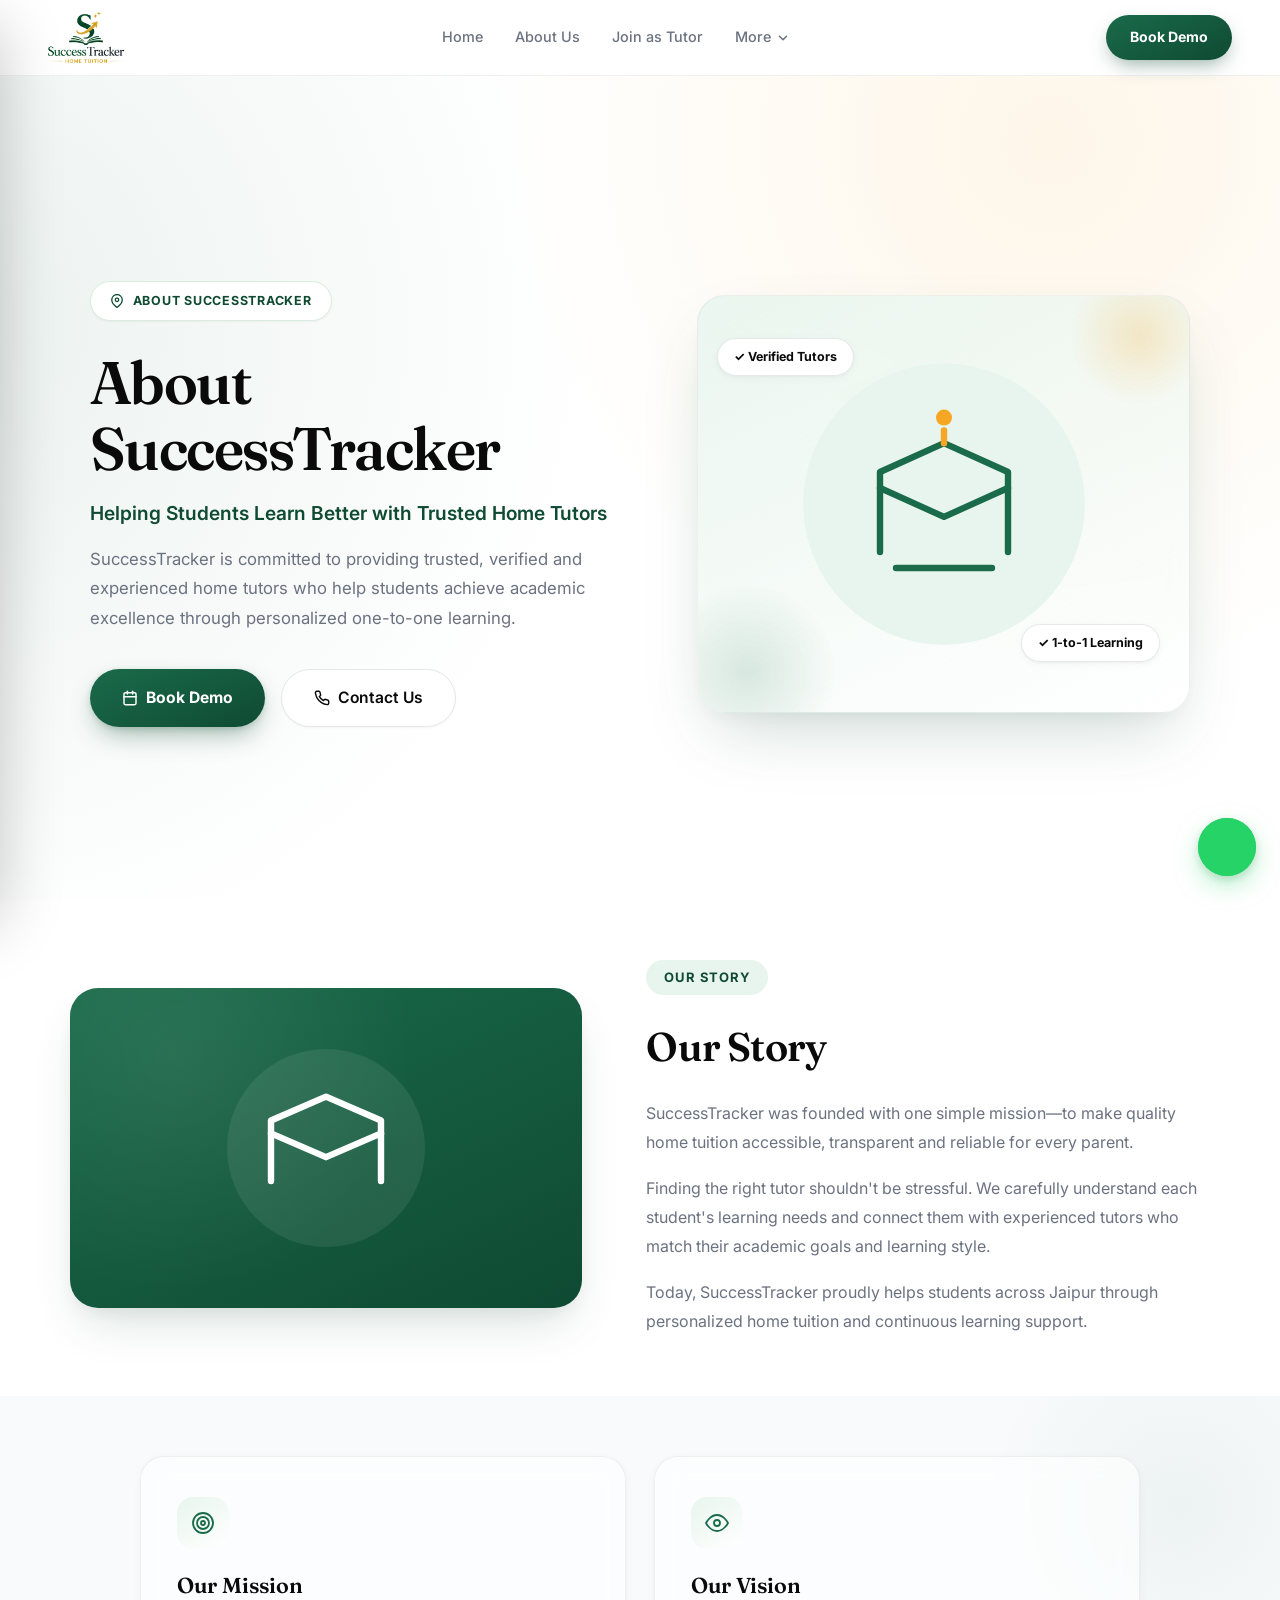
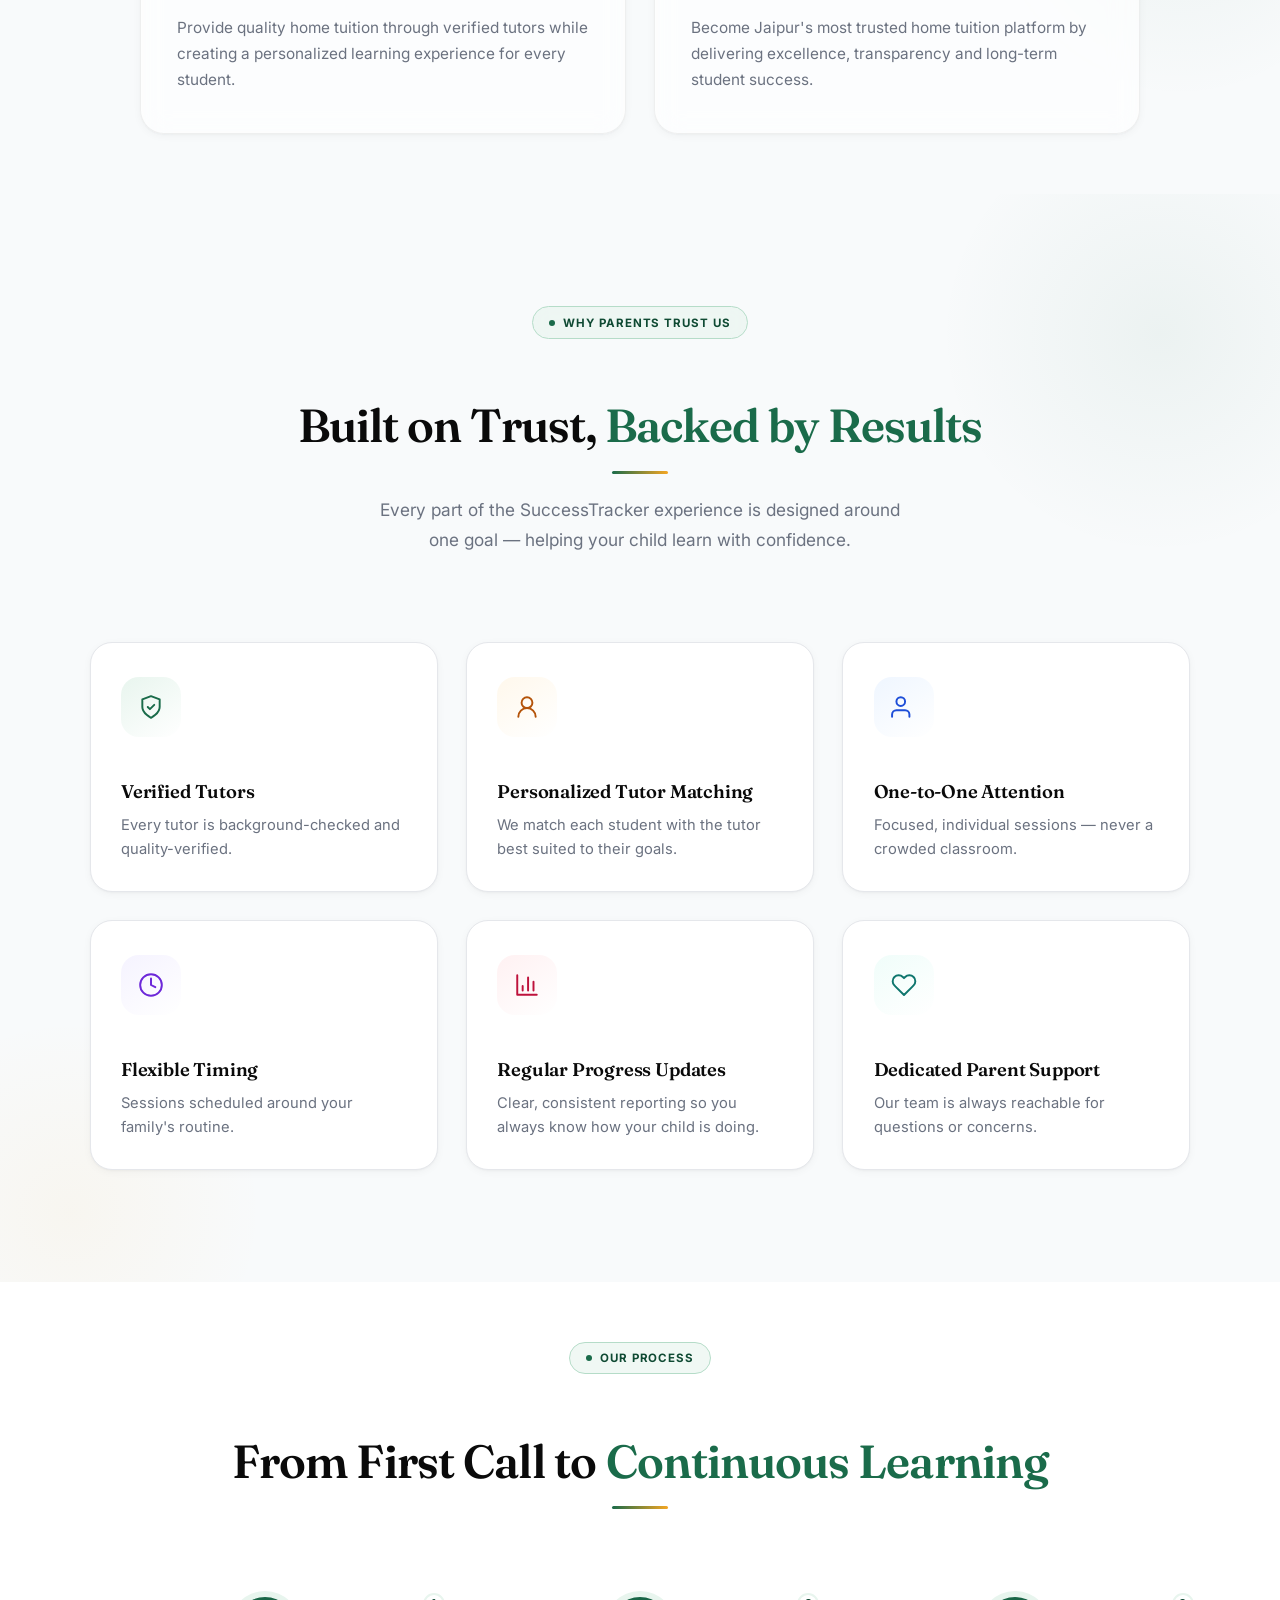
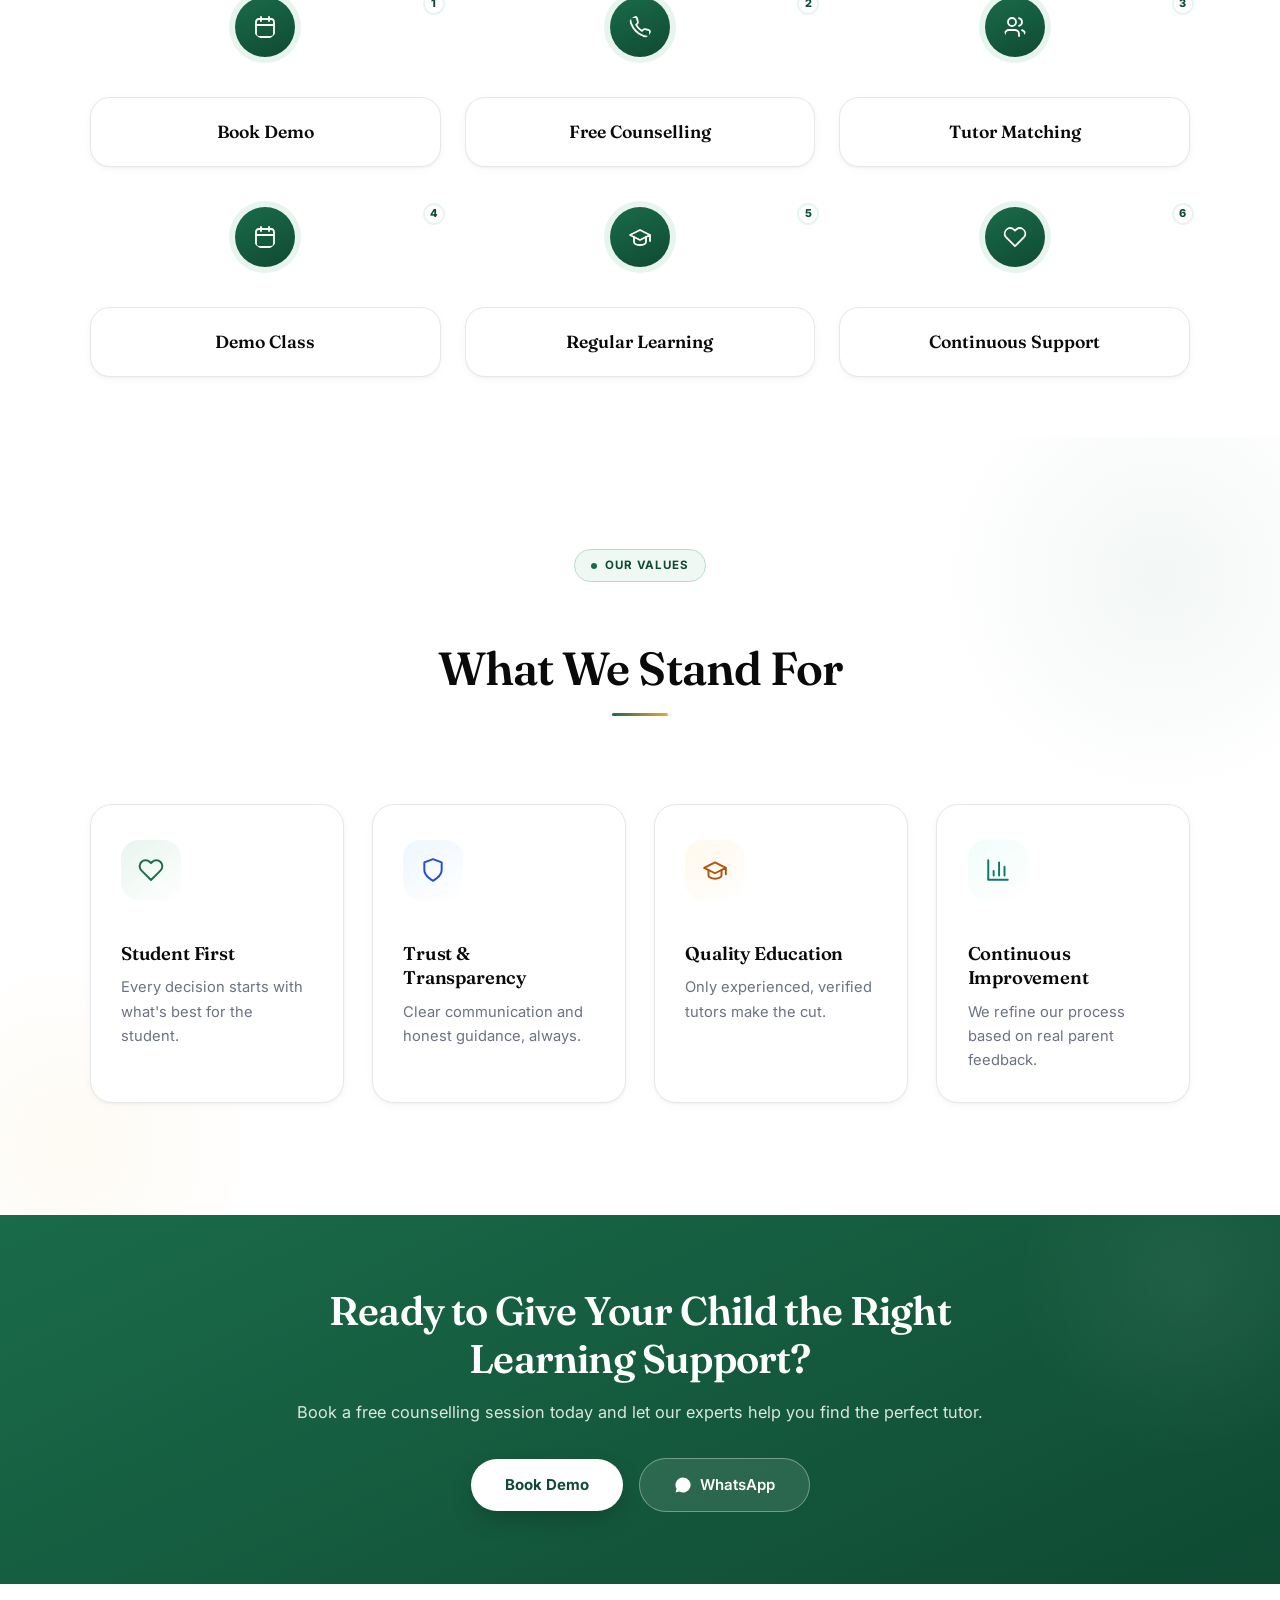
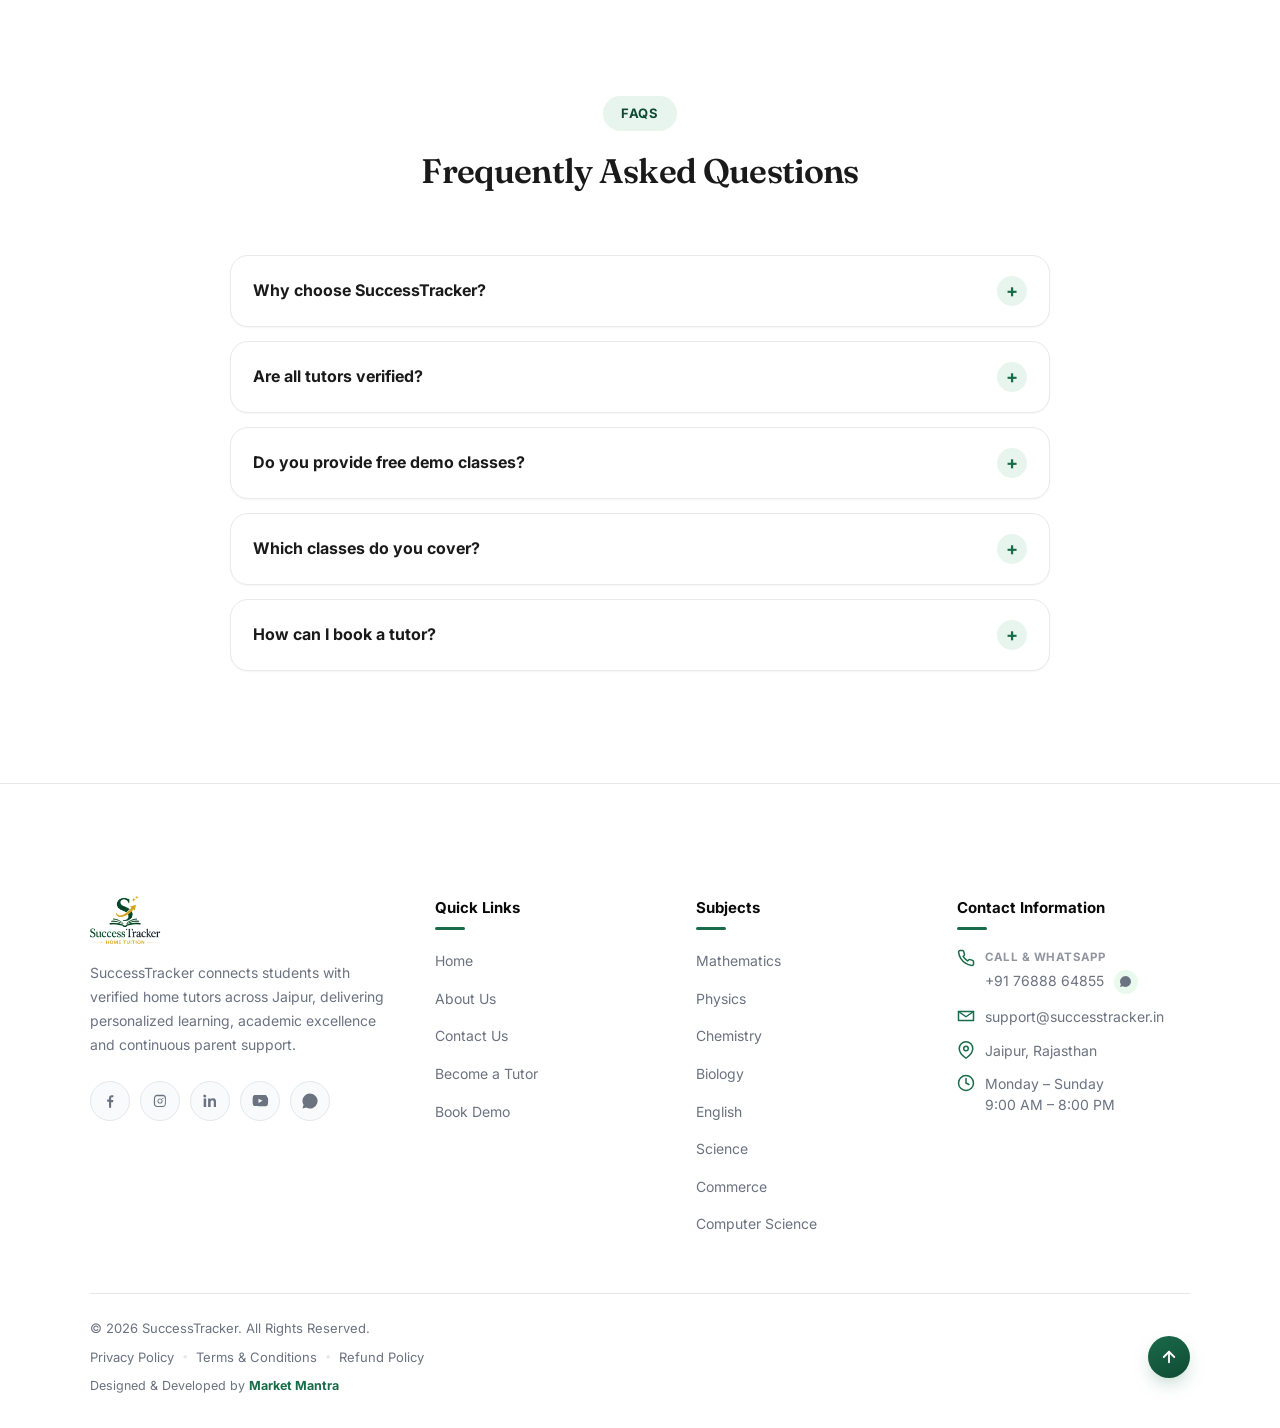
==== commit 844b85c1: "Master navigation finalized" ====
--- a/about.html
+++ b/about.html
@@ -91,7 +91,7 @@
               <span class="st-di-icon">₹</span>Fee Structure
             </a>
             <div class="st-dropdown-divider" role="separator"></div>
-            <a href="index.html#book"        class="st-dropdown-item" role="menuitem">
+            <a href="contact.html"        class="st-dropdown-item" role="menuitem">
               <span class="st-di-icon">📞</span>Contact Us
             </a>
           </div>
@@ -141,7 +141,7 @@
     <a href="index.html#counselling"    class="st-mob-link" onclick="stCloseMenu()">👨‍🏫 Join as Tutor</a>
     <a href="index.html#counselling"    class="st-mob-link" onclick="stCloseMenu()">₹ Fee Structure</a>
     <a href="index.html#counselling" class="st-mob-link" onclick="stCloseMenu()">📞 Free Counselling</a>
-    <a href="index.html#book"       class="st-mob-link" onclick="stCloseMenu()">🎓 Contact Us</a>
+    <a href="contact.html"       class="st-mob-link" onclick="stCloseMenu()">🎓 Contact Us</a>
   </nav>
 
   <div class="st-mob-actions">
@@ -670,9 +670,9 @@
         <ul class="footer-links">
           <li><a href="index.html">Home</a></li>
           <li><a href="about.html">About Us</a></li>
+          <li><a href="contact.html">Contact Us</a></li>
           <li><a href="index.html#counselling">Become a Tutor</a></li>
           <li><a href="index.html#book">Book Demo</a></li>
-          <li><a href="index.html#counselling">Contact Us</a></li>
         </ul>
       </div>
 
--- a/styles.css
+++ b/styles.css
@@ -5049,3 +5049,303 @@
     width: 100%;
   }
 }
+
+/* ================================================================
+   CONTACT PAGE — minimal additions only.
+   Reuses .about-hero* (hero shell), .sw-* (section headers, cards),
+   .cs-* (form fields/submit), .faq-* (accordion) and .prefooter-*
+   (final CTA) verbatim from the homepage/about page design system.
+   Only page-specific pieces below are new.
+================================================================ */
+
+/* ---------- Breadcrumb ---------- */
+.contact-breadcrumb {
+  display: flex;
+  align-items: center;
+  gap: .5rem;
+  font-size: .85rem;
+  font-weight: 600;
+  color: var(--text-sub);
+  margin-bottom: 1.5rem;
+}
+
+.contact-breadcrumb a {
+  color: var(--text-sub);
+  text-decoration: none;
+  transition: color .2s var(--ease-out);
+}
+
+.contact-breadcrumb a:hover {
+  color: var(--brand);
+}
+
+.contact-breadcrumb-current {
+  color: var(--brand-dark);
+  font-weight: 700;
+}
+
+.contact-breadcrumb-sep {
+  color: var(--border);
+}
+
+/* ---------- Contact Cards grid (4-up) ---------- */
+.contact-cards-grid.sw-grid {
+  grid-template-columns: 1fr;
+}
+
+@media (min-width: 600px) {
+  .contact-cards-grid.sw-grid { grid-template-columns: repeat(2, 1fr); }
+}
+
+@media (min-width: 960px) {
+  .contact-cards-grid.sw-grid { grid-template-columns: repeat(4, 1fr); }
+}
+
+.contact-card-value {
+  font-family: var(--font-display);
+  font-size: 1.05rem;
+  font-weight: 600;
+  color: var(--text);
+  margin: 0 0 .4rem;
+}
+
+.contact-card-value a {
+  color: inherit;
+  text-decoration: none;
+}
+
+.contact-card-value a:hover {
+  color: var(--brand);
+}
+
+.sw-icon-whatsapp {
+  background: linear-gradient(145deg, #e9f9ee, #ffffff);
+  color: #25d366;
+}
+
+.contact-card-whatsapp-btn {
+  display: inline-flex;
+  align-items: center;
+  gap: .4rem;
+  margin-top: .85rem;
+  background: #25d366;
+  color: #ffffff;
+  font-size: .82rem;
+  font-weight: 700;
+  padding: .55rem 1.1rem;
+  border-radius: var(--radius-full);
+  text-decoration: none;
+  transition: transform .25s var(--ease-out), box-shadow .25s var(--ease-out);
+  box-shadow: 0 8px 18px -6px rgba(37,211,102,.5);
+}
+
+.contact-card-whatsapp-btn:hover {
+  transform: translateY(-2px);
+  box-shadow: 0 12px 24px -6px rgba(37,211,102,.55);
+}
+
+.contact-card-whatsapp-btn svg { width: 15px; height: 15px; }
+
+/* ---------- Contact Form section wrapper ---------- */
+.contact-form-section {
+  width: 100%;
+  background: var(--bg);
+  padding: var(--space-section-y-mob) var(--space-x-mob);
+  font-family: var(--font);
+  position: relative;
+  overflow: hidden;
+}
+
+.contact-form-section::before {
+  content: '';
+  position: absolute;
+  top: -100px;
+  left: -110px;
+  width: 420px;
+  height: 420px;
+  border-radius: 50%;
+  background: radial-gradient(circle, rgba(26,107,74,.05) 0%, transparent 65%);
+  pointer-events: none;
+}
+
+.contact-form-section .cs-form-card {
+  position: relative;
+  z-index: 1;
+  max-width: 620px;
+}
+
+/* Subject & Message textarea (reuses .cs-input for border/padding/focus) */
+.contact-textarea {
+  width: 100%;
+  min-height: 120px;
+  resize: vertical;
+  line-height: 1.6;
+}
+
+@media (min-width: 900px) {
+  .contact-form-section {
+    padding: var(--space-section-y) var(--space-x);
+  }
+}
+
+/* ---------- Office Hours ---------- */
+.contact-hours {
+  width: 100%;
+  background: var(--white);
+  padding: var(--space-section-y-mob) var(--space-x-mob);
+  font-family: var(--font);
+}
+
+.contact-hours-inner {
+  max-width: 720px;
+  margin: 0 auto;
+  text-align: center;
+}
+
+.contact-hours-card {
+  display: inline-flex;
+  flex-direction: column;
+  align-items: center;
+  gap: .5rem;
+  background: linear-gradient(155deg, #ffffff 0%, var(--brand-light) 130%);
+  border: 1.5px solid #d1e8da;
+  border-radius: 24px;
+  padding: 2.25rem 2.5rem;
+  box-shadow: var(--shadow-card);
+  margin-top: 2rem;
+}
+
+.contact-hours-icon {
+  width: 48px;
+  height: 48px;
+  border-radius: 14px;
+  background: var(--brand);
+  color: #ffffff;
+  display: flex;
+  align-items: center;
+  justify-content: center;
+  margin-bottom: .5rem;
+}
+
+.contact-hours-icon svg { width: 22px; height: 22px; }
+
+.contact-hours-days {
+  font-family: var(--font-display);
+  font-size: 1.2rem;
+  font-weight: 600;
+  color: var(--text);
+}
+
+.contact-hours-time {
+  font-size: 1rem;
+  color: var(--brand-dark);
+  font-weight: 700;
+}
+
+.contact-hours-note {
+  font-size: .92rem;
+  color: var(--text-sub);
+  margin-top: .5rem;
+  max-width: 380px;
+  line-height: 1.6;
+}
+
+/* ---------- Google Map placeholder ---------- */
+.contact-map-section {
+  width: 100%;
+  background: var(--bg);
+  padding: var(--space-section-y-mob) var(--space-x-mob);
+  font-family: var(--font);
+}
+
+.contact-map-inner {
+  max-width: 1100px;
+  margin: 0 auto;
+}
+
+.contact-map-frame {
+  width: 100%;
+  aspect-ratio: 16 / 7;
+  min-height: 260px;
+  border-radius: 24px;
+  overflow: hidden;
+  box-shadow: var(--shadow-card);
+  border: 1px solid var(--border);
+  background: linear-gradient(145deg, var(--brand-light), #eef4f1);
+  display: flex;
+  align-items: center;
+  justify-content: center;
+  flex-direction: column;
+  gap: .75rem;
+  color: var(--brand-dark);
+  text-align: center;
+  padding: 1.5rem;
+}
+
+.contact-map-frame svg { width: 40px; height: 40px; }
+
+.contact-map-frame p {
+  font-size: .9rem;
+  font-weight: 600;
+  color: var(--text-sub);
+  margin: 0;
+  max-width: 360px;
+}
+
+@media (max-width: 640px) {
+  .contact-hours-card { padding: 1.75rem 1.5rem; }
+}
+
+
+/* ================================================================
+   CONTACT PAGE — additional CSS (appended, nothing removed/edited).
+   Section 1 Hero reuses .about-hero* (already defined).
+   Section 2 reuses .sw-grid/.contact-cards-grid + new .contact-glass-card.
+   Section 3 reuses .contact-form-section/.cs-form-card/.cs-*/.contact-textarea.
+   Section 4 reuses .contact-map-section/.contact-map-frame.
+   Section 5 reuses .sw-grid/.sw-card as-is.
+   Section 6 reuses .prefooter-cta as-is.
+   Section 7 reuses .faq-* as-is.
+================================================================ */
+
+/* ---------- Section 2: premium glass info cards ---------- */
+.contact-glass-card {
+  background: rgba(255,255,255,.6);
+  backdrop-filter: blur(14px) saturate(160%);
+  -webkit-backdrop-filter: blur(14px) saturate(160%);
+  border: 1px solid rgba(10,10,10,.06);
+}
+
+.contact-glass-card:hover {
+  background: rgba(255,255,255,.8);
+}
+
+/* Select fields inside the contact form reuse .cs-select styling —
+   only a small addition for the "Area" text input's optional list
+   affordance and general field-row spacing on 2-up rows. */
+.contact-field-row {
+  display: grid;
+  grid-template-columns: 1fr;
+  gap: 1.1rem;
+  margin-bottom: 1.15rem;
+}
+
+@media (min-width: 640px) {
+  .contact-field-row {
+    grid-template-columns: 1fr 1fr;
+  }
+
+  .contact-field-row .cs-field {
+    margin-bottom: 0;
+  }
+}
+
+.contact-field-row.contact-field-row-3 {
+  grid-template-columns: 1fr;
+}
+
+@media (min-width: 640px) {
+  .contact-field-row.contact-field-row-3 {
+    grid-template-columns: 1fr 1fr 1fr;
+  }
+}
